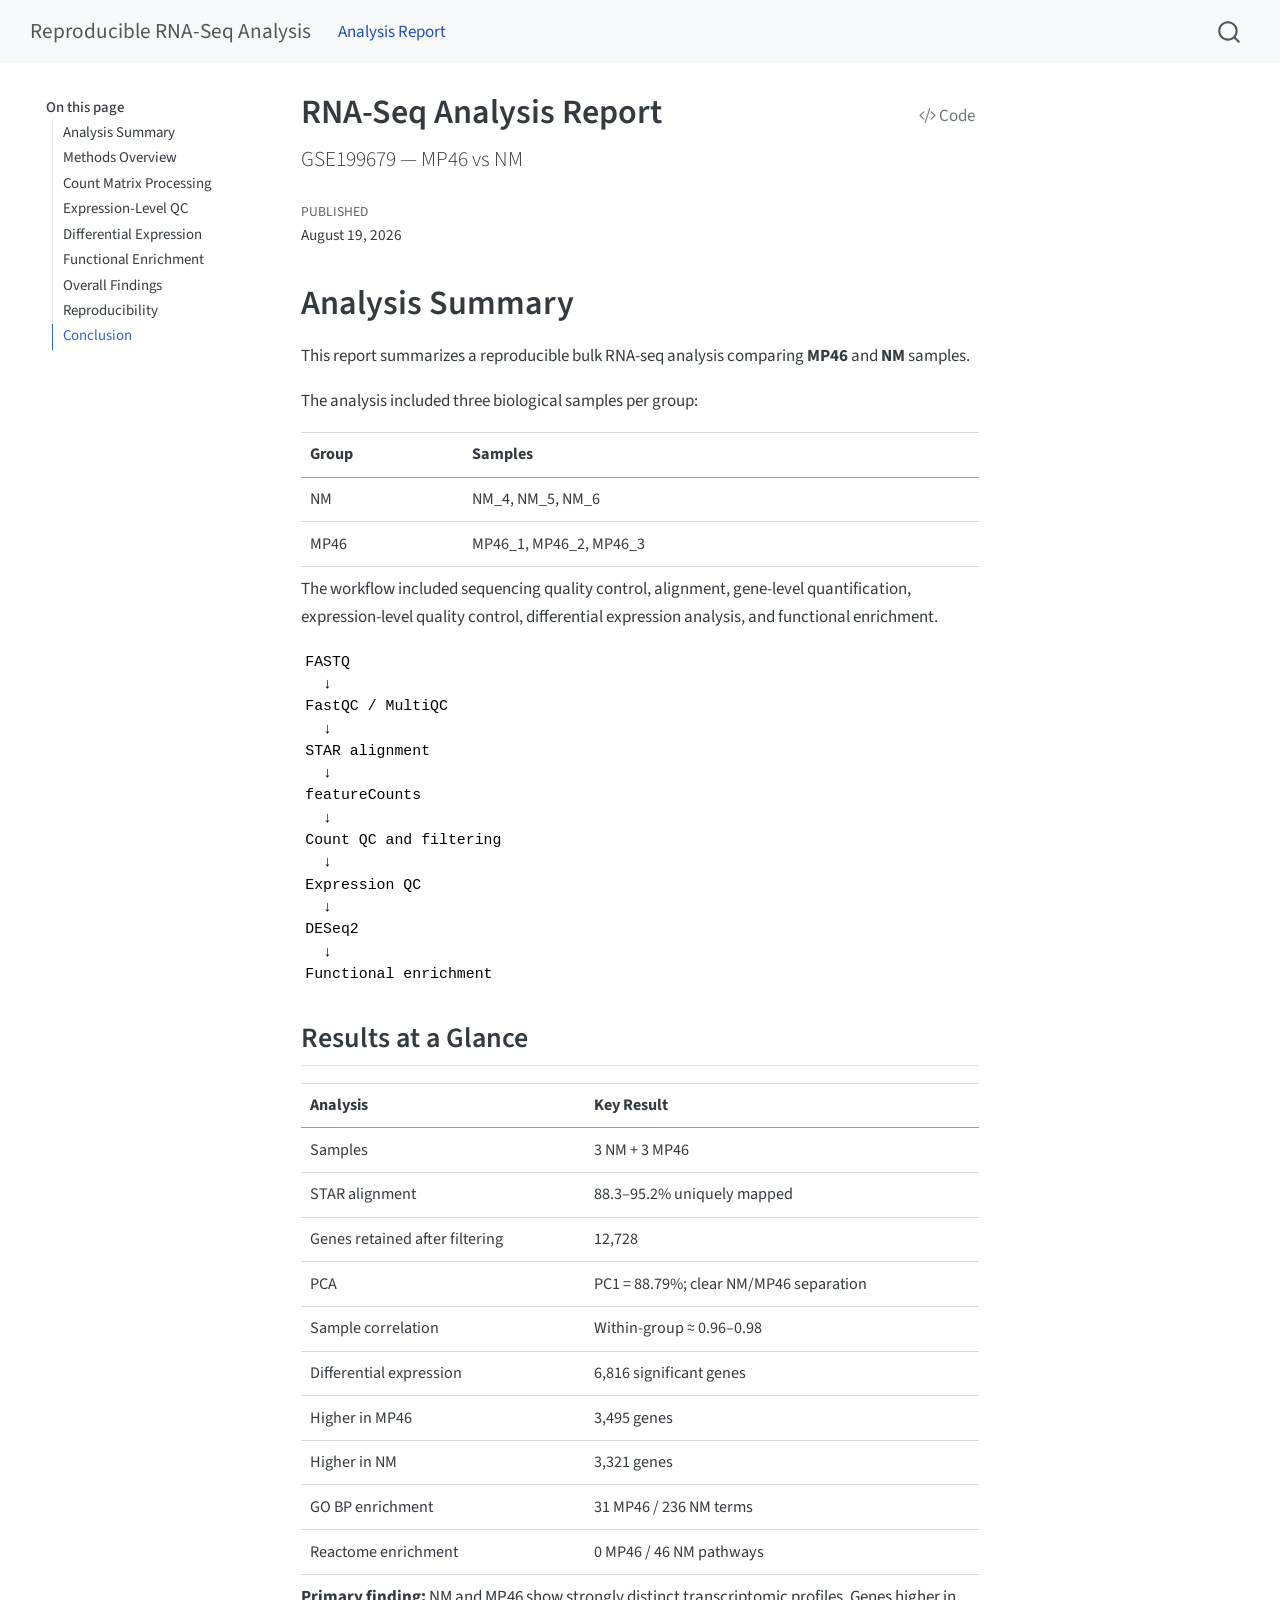
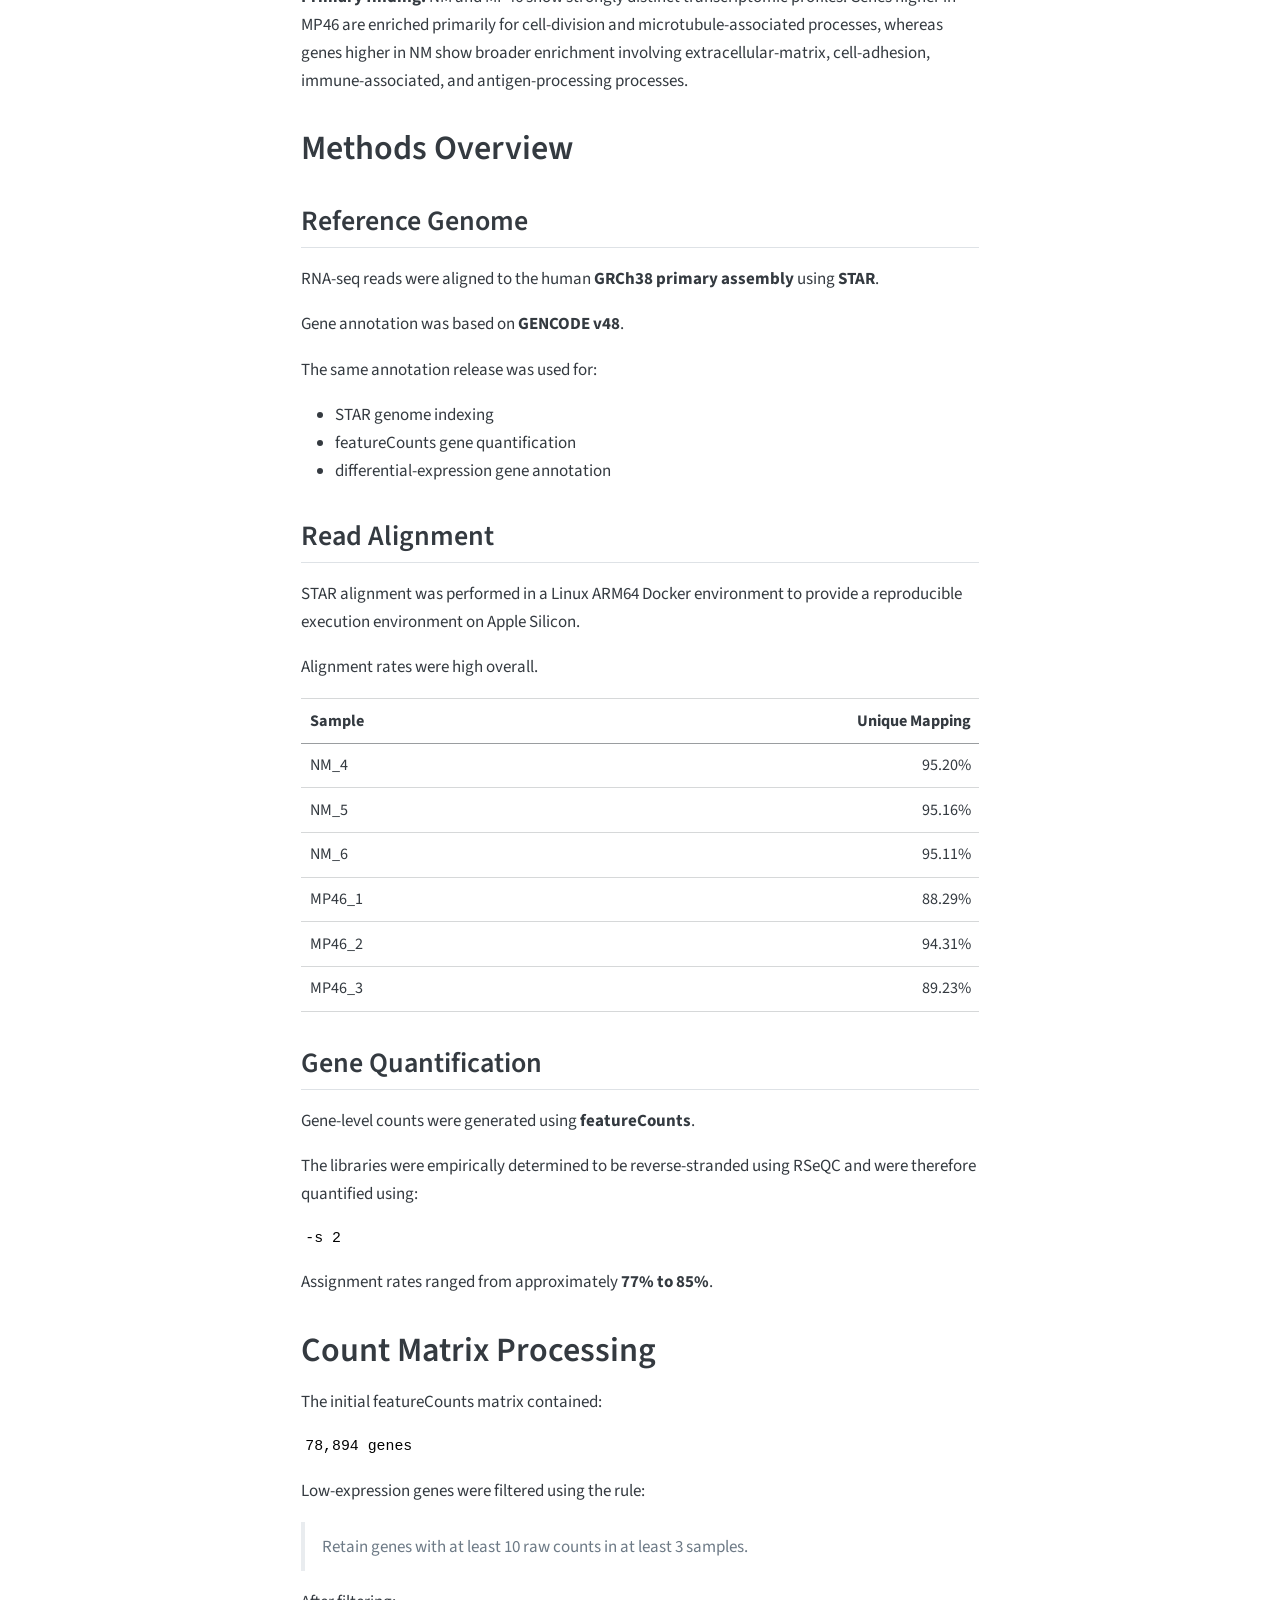
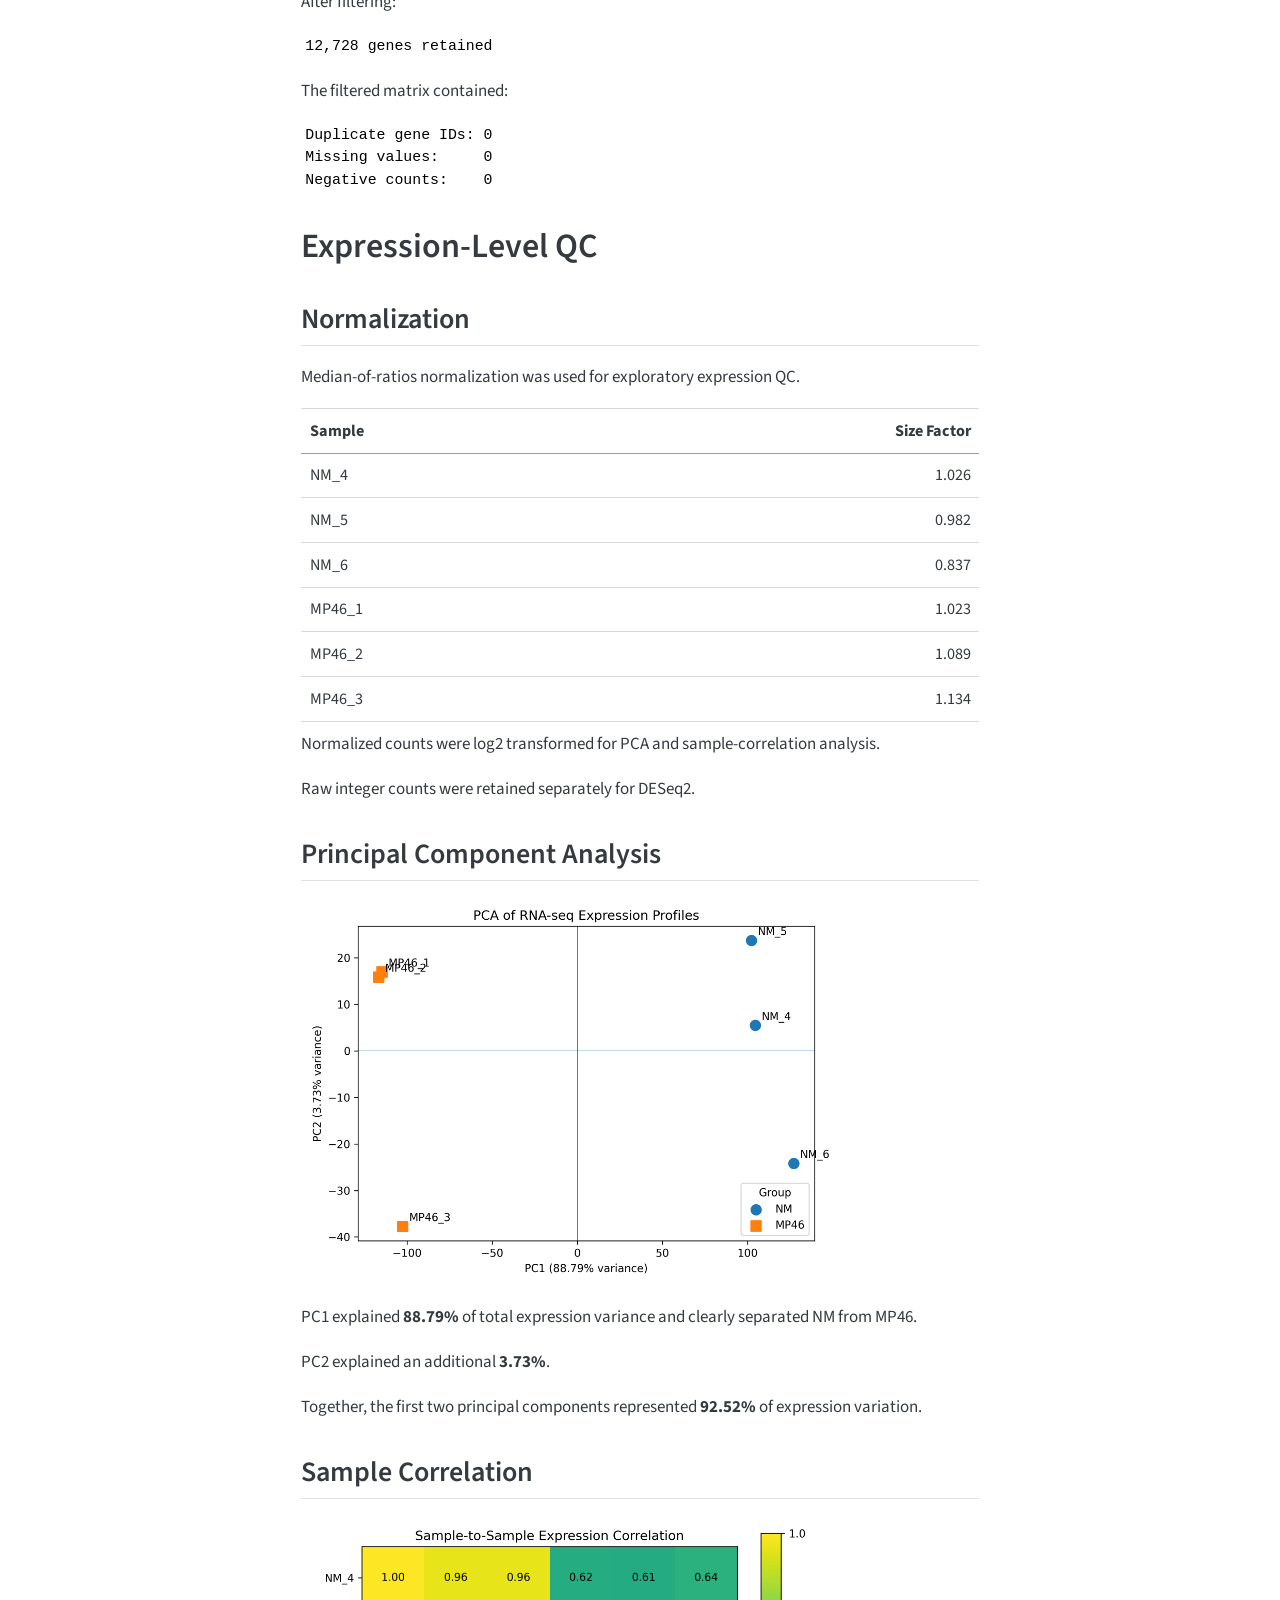
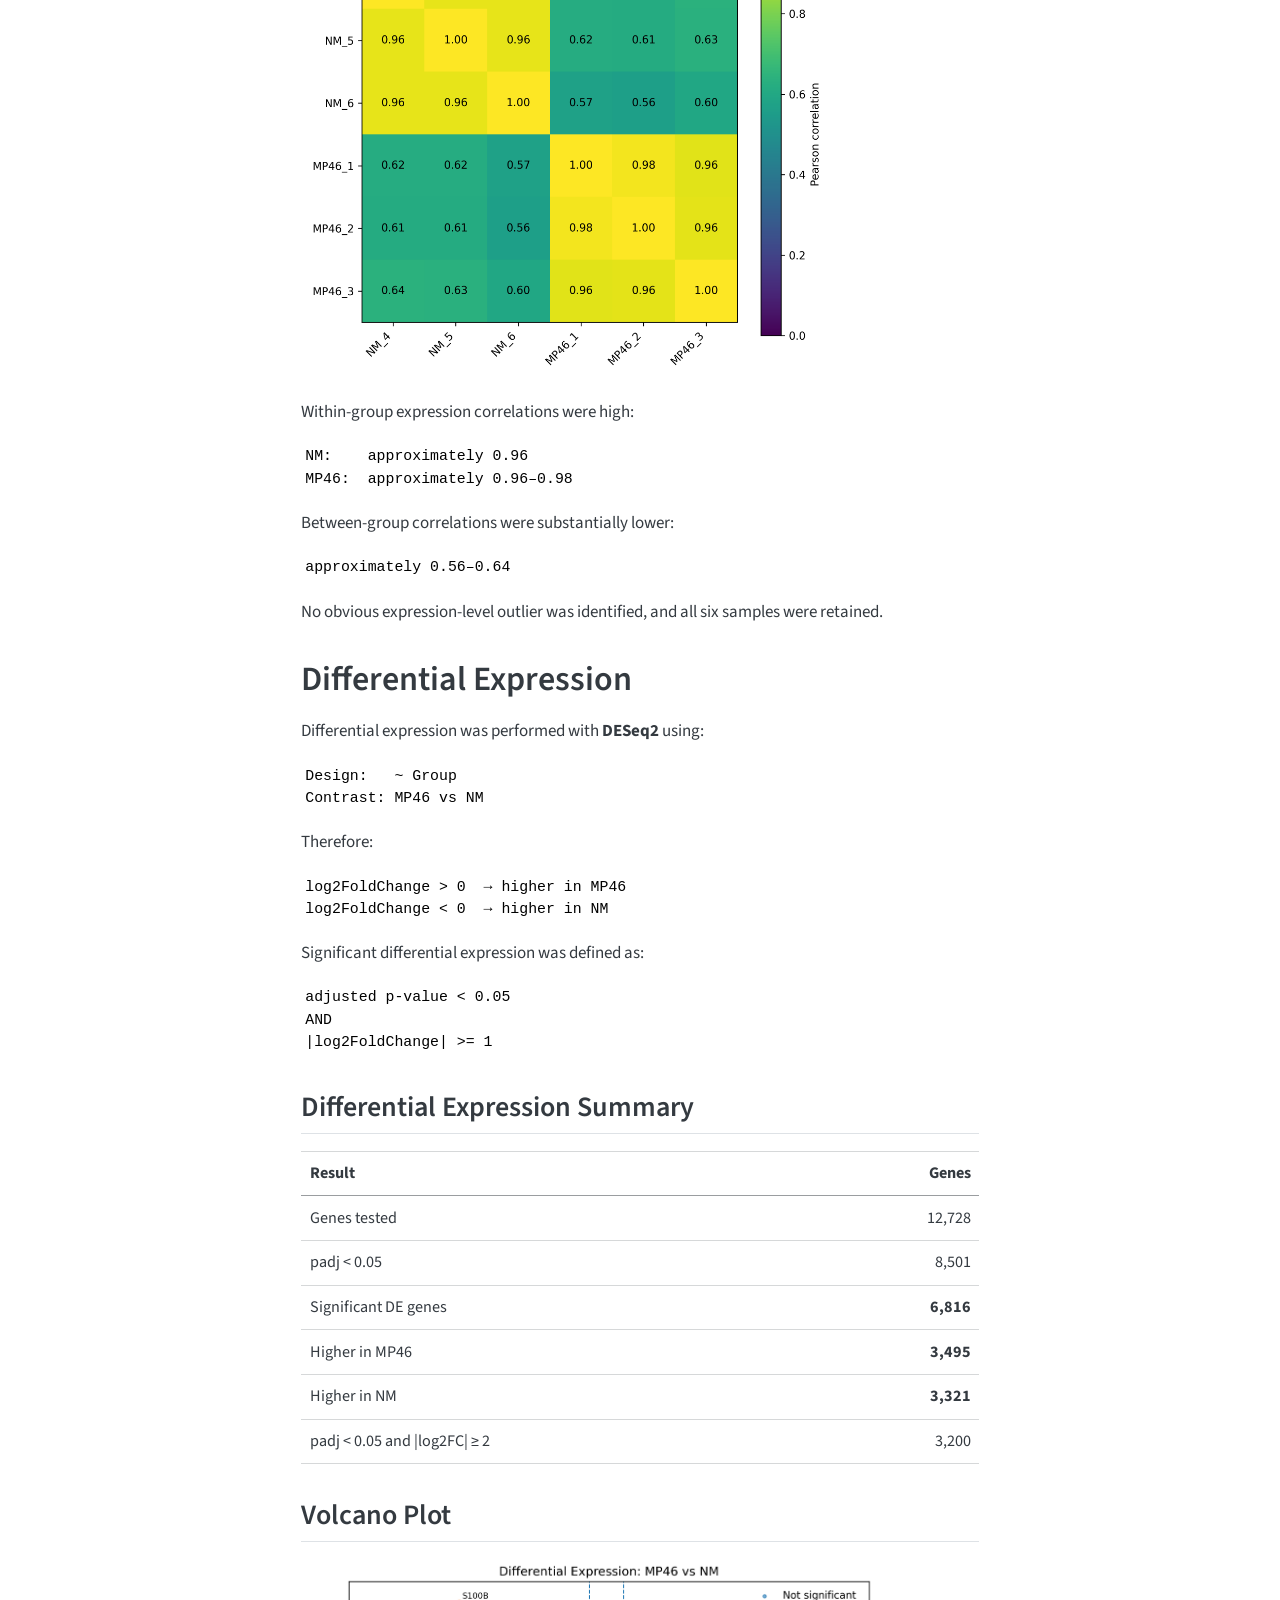
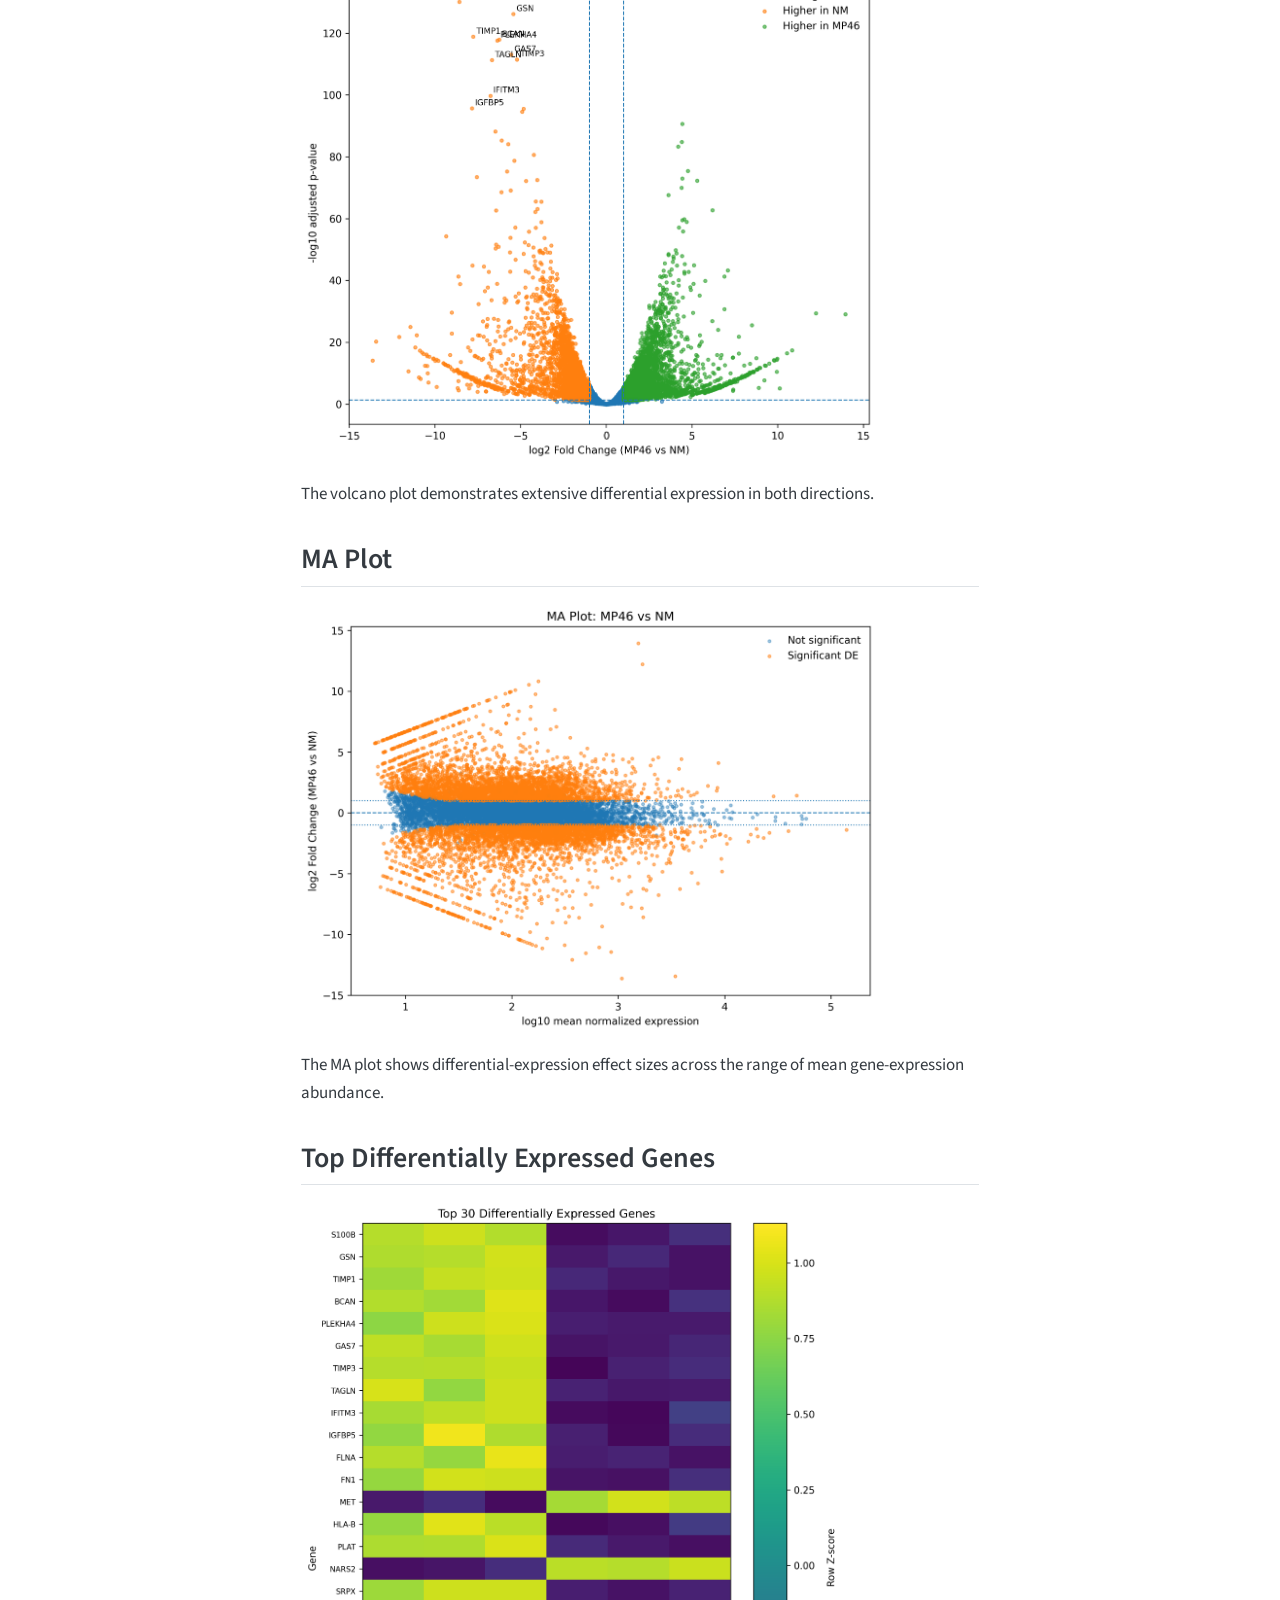
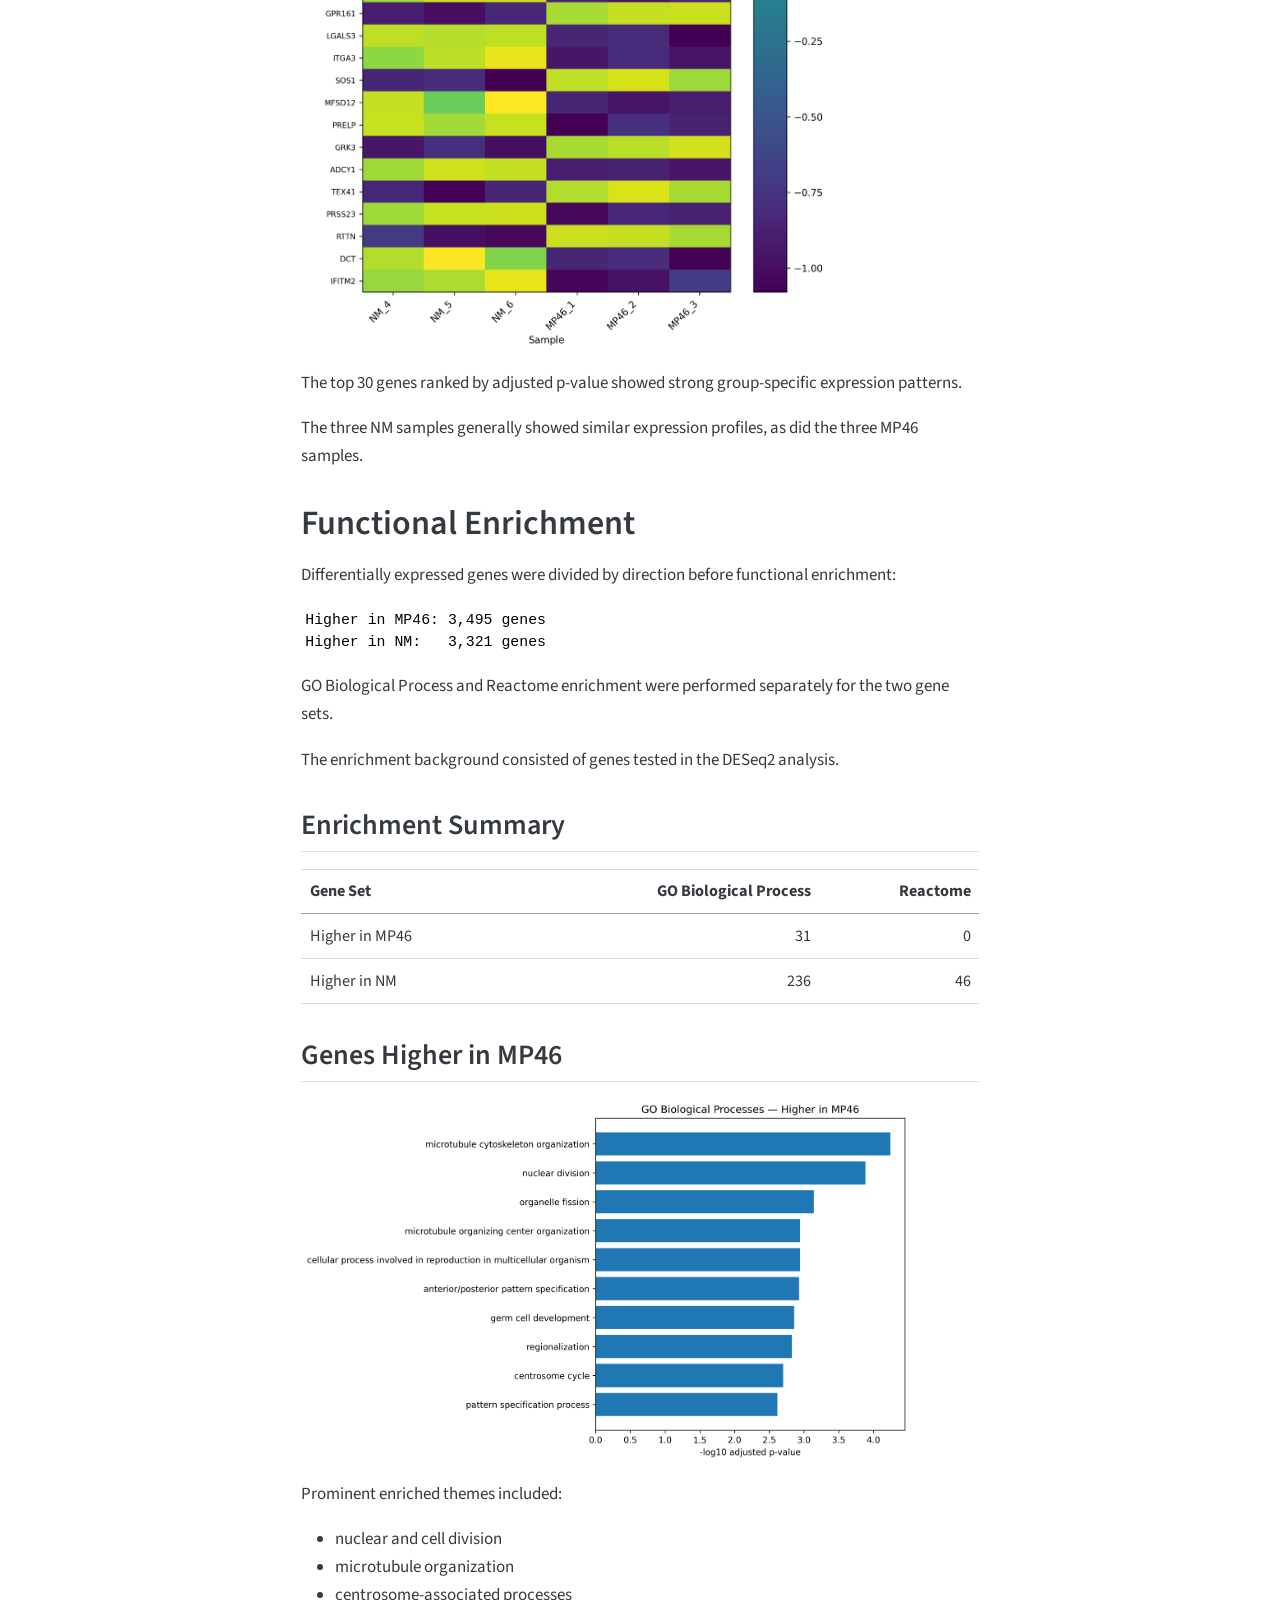
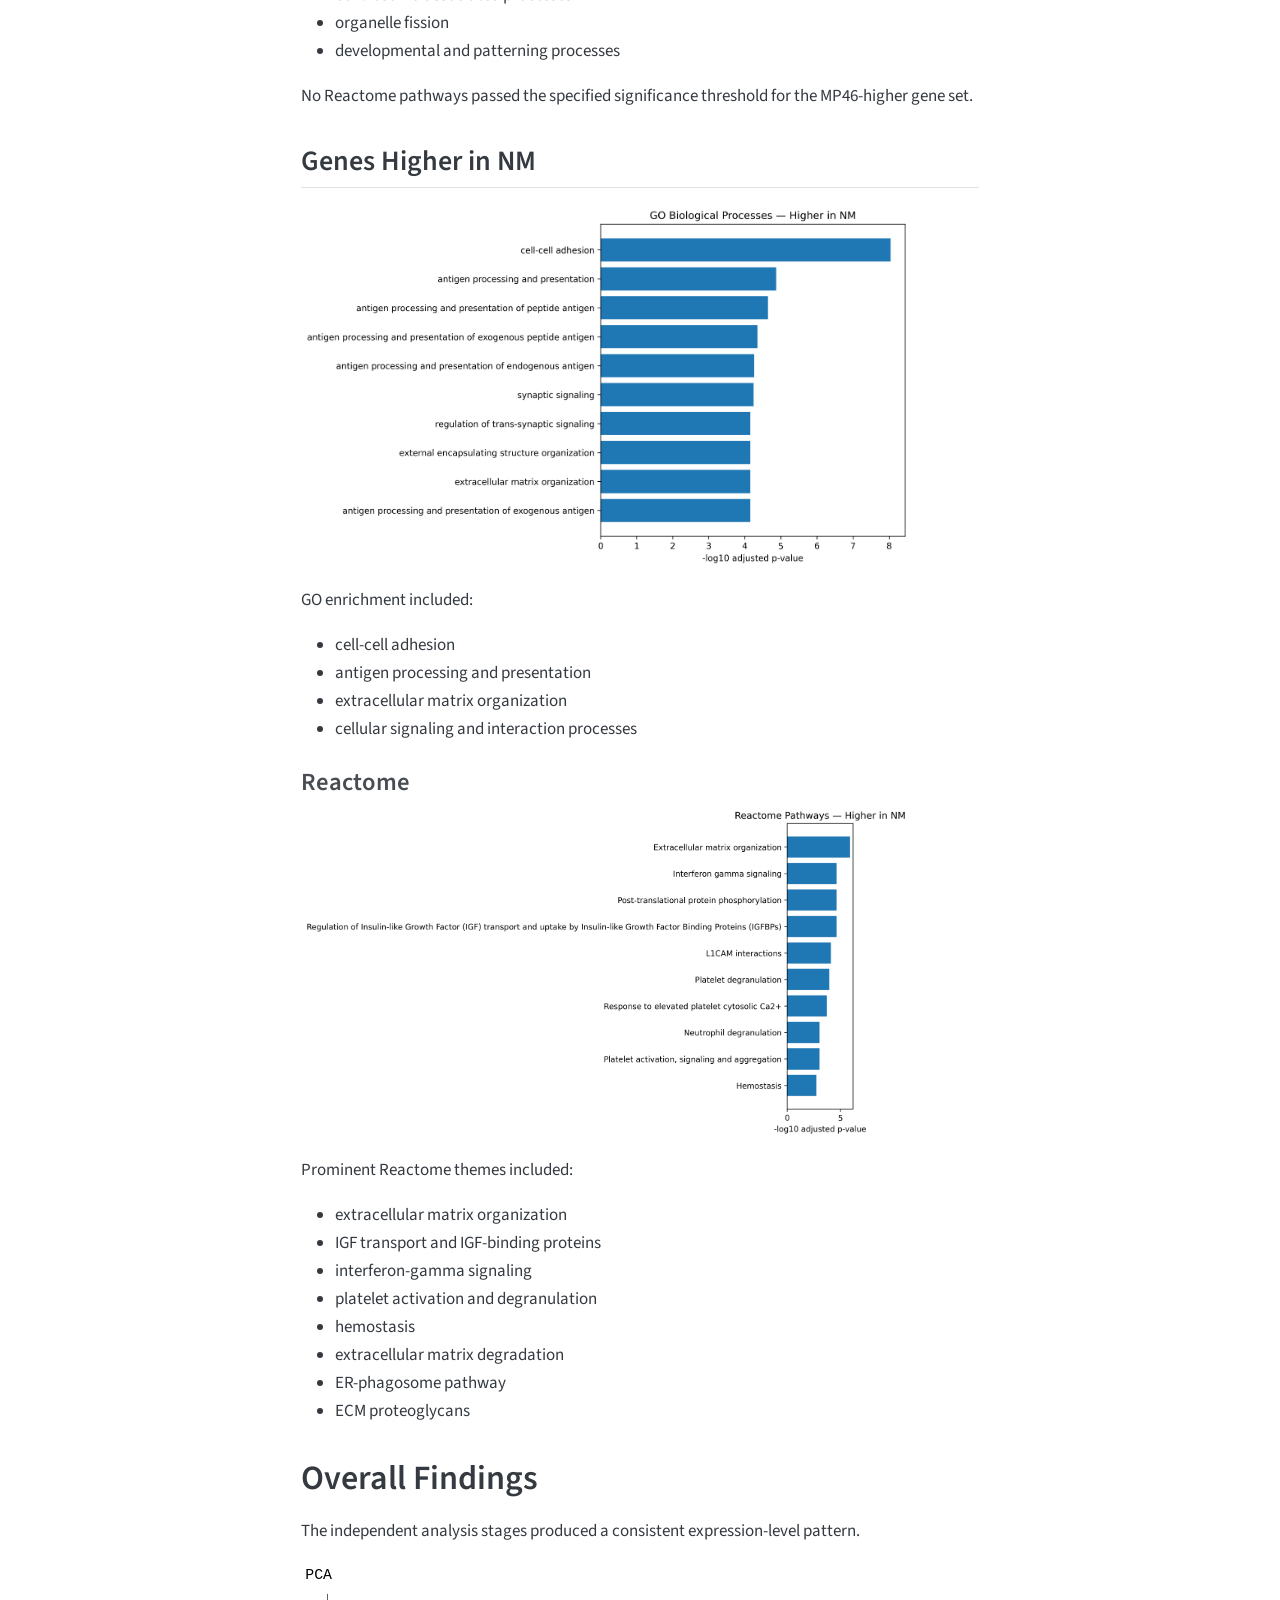
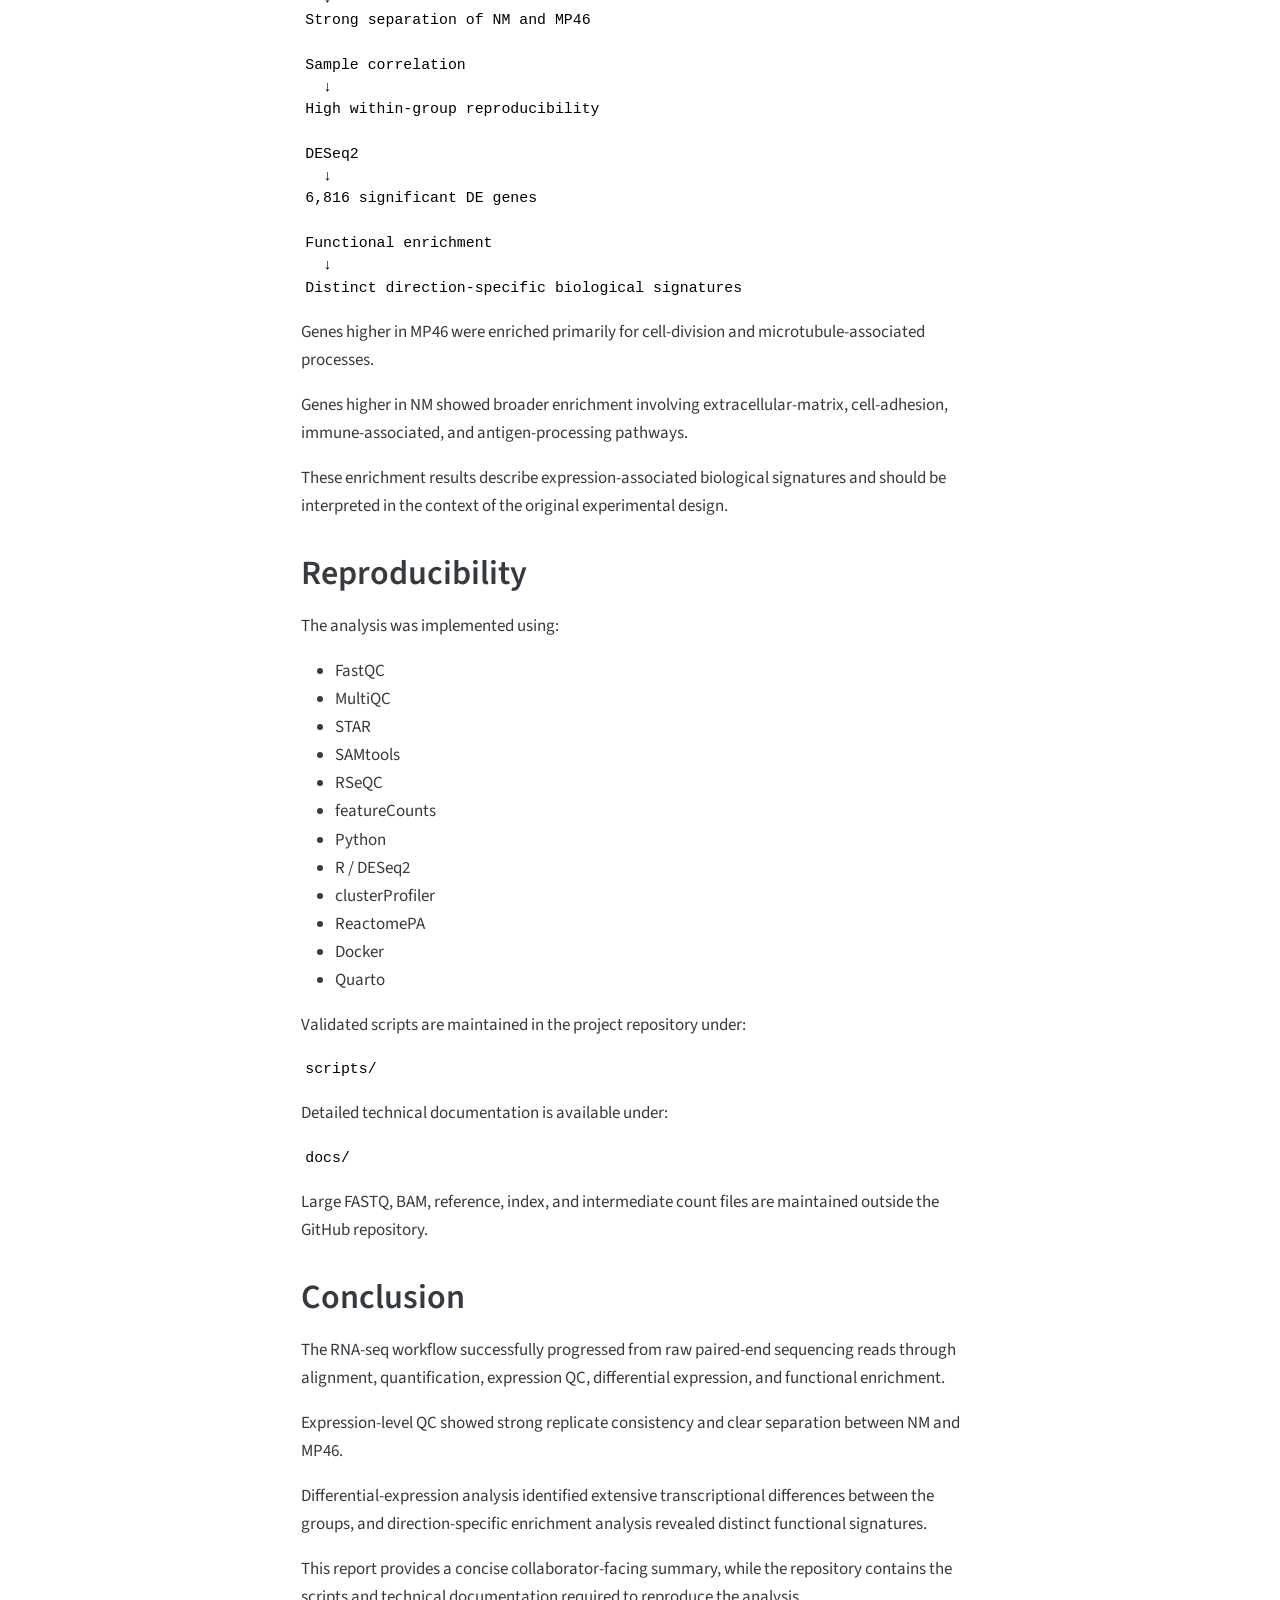
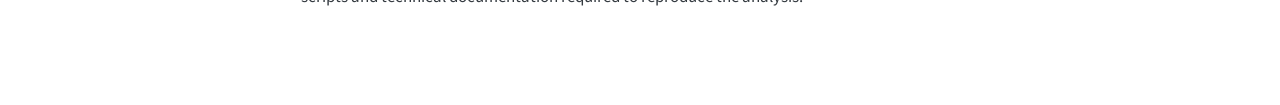
==== index.html @ 56e60a69 "Built site for gh-pages" ====
<!DOCTYPE html>
<html xmlns="http://www.w3.org/1999/xhtml" lang="en" xml:lang="en"><head>

<meta charset="utf-8">
<meta name="generator" content="quarto-1.10.18">

<meta name="viewport" content="width=device-width, initial-scale=1.0, user-scalable=yes">

<meta name="dcterms.date" content="2026-08-19">

<title>RNA-Seq Analysis Report – Reproducible RNA-Seq Analysis</title>
<style>
/* Default styles provided by pandoc.
** See https://pandoc.org/MANUAL.html#variables-for-html for config info.
*/
span.smallcaps{font-variant: small-caps;}
div.columns{display: flex; gap: 1.5em;}
div.column{flex: auto;}
@media screen {
div.columns{gap: min(4vw, 1.5em);}
div.column{overflow-x: auto;}
}
div.hanging-indent{margin-left: 1.5em; text-indent: -1.5em;}
ul.task-list{list-style: none;}
ul.task-list li input[type="checkbox"] {
  width: 0.8em;
  margin: 0 0.8em 0.2em -1em; /* quarto-specific, see https://github.com/quarto-dev/quarto-cli/issues/4556 */ 
  vertical-align: middle;
}
/* CSS for syntax highlighting */
html { -webkit-text-size-adjust: 100%; }
pre > code.sourceCode { white-space: pre; position: relative; }
pre > code.sourceCode > span { display: inline-block; line-height: 1.25; }
pre > code.sourceCode > span:empty { height: 1.2em; }
.sourceCode { overflow: visible; }
code.sourceCode > span { color: inherit; text-decoration: inherit; }
div.sourceCode { margin: 1em 0; }
pre.sourceCode { margin: 0; }
@media screen {
div.sourceCode { overflow: auto; }
}
@media print {
pre > code.sourceCode { white-space: pre-wrap; }
pre > code.sourceCode > span { text-indent: -5em; padding-left: 5em; }
}
pre.numberSource code
  { counter-reset: source-line 0; }
pre.numberSource code > span
  { position: relative; left: -4em; counter-increment: source-line; }
pre.numberSource code > span > a:first-child::before
  { content: counter(source-line);
    position: relative; left: -1em; text-align: right; vertical-align: baseline;
    border: none; display: inline-block;
    -webkit-touch-callout: none; -webkit-user-select: none;
    -khtml-user-select: none; -moz-user-select: none;
    -ms-user-select: none; user-select: none;
    padding: 0 4px; width: 4em;
  }
pre.numberSource { margin-left: 3em;  padding-left: 4px; }
div.sourceCode
  {   }
@media screen {
pre > code.sourceCode > span > a:first-child::before { text-decoration: underline; }
}
</style>


<script src="site_libs/quarto-nav/quarto-nav.js"></script>
<script src="site_libs/quarto-nav/headroom.min.js"></script>
<script src="site_libs/clipboard/clipboard.min.js"></script>
<script src="site_libs/quarto-search/autocomplete.umd.js"></script>
<script src="site_libs/quarto-search/fuse.min.js"></script>
<script src="site_libs/quarto-search/quarto-search.js"></script>
<meta name="quarto:offset" content="./">
<script src="site_libs/quarto-html/quarto.js" type="module"></script>
<script src="site_libs/quarto-html/tabsets/tabsets.js" type="module"></script>
<script src="site_libs/quarto-html/popper.min.js"></script>
<script src="site_libs/quarto-html/tippy.umd.min.js"></script>
<script src="site_libs/quarto-html/anchor.min.js"></script>
<link href="site_libs/quarto-html/tippy.css" rel="stylesheet">
<link href="site_libs/quarto-html/quarto-syntax-highlighting-64a204ab8560d761af7679ceaba22944.css" rel="stylesheet" id="quarto-text-highlighting-styles">
<script src="site_libs/bootstrap/bootstrap.min.js"></script>
<link href="site_libs/bootstrap/bootstrap-icons.css" rel="stylesheet">
<link href="site_libs/bootstrap/bootstrap-445b8638c3d06994fee0907d791121c4.min.css" rel="stylesheet" append-hash="true" id="quarto-bootstrap" data-mode="light">
<script id="quarto-search-options" type="application/json">{
  "location": "navbar",
  "copy-button": false,
  "collapse-after": 3,
  "panel-placement": "end",
  "type": "overlay",
  "limit": 50,
  "keyboard-shortcut": [
    "f",
    "/",
    "s"
  ],
  "show-item-context": false,
  "language": {
    "search-no-results-text": "No results",
    "search-matching-documents-text": "matching documents",
    "search-copy-link-title": "Copy link to search",
    "search-hide-matches-text": "Hide additional matches",
    "search-more-match-text": "more match in this document",
    "search-more-matches-text": "more matches in this document",
    "search-clear-button-title": "Clear",
    "search-text-placeholder": "",
    "search-detached-cancel-button-title": "Cancel",
    "search-submit-button-title": "Submit",
    "search-label": "Search"
  }
}</script>
<style>html{ scroll-behavior: smooth; }</style>


<link rel="stylesheet" href="styles.css">
</head>

<body class="floating nav-fixed quarto-light">

<div id="quarto-search-results"></div>
  <header id="quarto-header" class="headroom fixed-top">
    <nav class="navbar navbar-expand-lg " data-bs-theme="dark">
      <div class="navbar-container container-fluid">
      <div class="navbar-brand-container mx-auto">
    <a class="navbar-brand" href="./index.html">
    <span class="navbar-title">Reproducible RNA-Seq Analysis</span>
    </a>
  </div>
            <div id="quarto-search" class="" title="Search"></div>
          <button class="navbar-toggler" type="button" data-bs-toggle="collapse" data-bs-target="#navbarCollapse" aria-controls="navbarCollapse" role="menu" aria-expanded="false" aria-label="Toggle navigation" onclick="if (window.quartoToggleHeadroom) { window.quartoToggleHeadroom(); }">
  <span class="navbar-toggler-icon"></span>
</button>
          <div class="collapse navbar-collapse" id="navbarCollapse">
            <ul class="navbar-nav navbar-nav-scroll me-auto">
  <li class="nav-item">
    <a class="nav-link active" href="./index.html" aria-current="page"> 
<span class="menu-text">Analysis Report</span></a>
  </li>  
</ul>
          </div> <!-- /navcollapse -->
            <div class="quarto-navbar-tools">
</div>
      </div> <!-- /container-fluid -->
    </nav>
</header>
<!-- content -->
<div id="quarto-content" class="quarto-container page-columns page-rows-contents page-layout-article page-navbar">
<!-- sidebar -->
  <nav id="quarto-sidebar" class="sidebar collapse collapse-horizontal quarto-sidebar-collapse-item sidebar-navigation floating overflow-auto">
    <nav id="TOC" role="doc-toc" class="toc-active">
    <h2 id="toc-title">On this page</h2>
   
  <ul>
  <li><a href="#analysis-summary" id="toc-analysis-summary" class="nav-link active" data-scroll-target="#analysis-summary">Analysis Summary</a>
  <ul class="collapse">
  <li><a href="#results-at-a-glance" id="toc-results-at-a-glance" class="nav-link" data-scroll-target="#results-at-a-glance">Results at a Glance</a></li>
  </ul></li>
  <li><a href="#methods-overview" id="toc-methods-overview" class="nav-link" data-scroll-target="#methods-overview">Methods Overview</a>
  <ul class="collapse">
  <li><a href="#reference-genome" id="toc-reference-genome" class="nav-link" data-scroll-target="#reference-genome">Reference Genome</a></li>
  <li><a href="#read-alignment" id="toc-read-alignment" class="nav-link" data-scroll-target="#read-alignment">Read Alignment</a></li>
  <li><a href="#gene-quantification" id="toc-gene-quantification" class="nav-link" data-scroll-target="#gene-quantification">Gene Quantification</a></li>
  </ul></li>
  <li><a href="#count-matrix-processing" id="toc-count-matrix-processing" class="nav-link" data-scroll-target="#count-matrix-processing">Count Matrix Processing</a></li>
  <li><a href="#expression-level-qc" id="toc-expression-level-qc" class="nav-link" data-scroll-target="#expression-level-qc">Expression-Level QC</a>
  <ul class="collapse">
  <li><a href="#normalization" id="toc-normalization" class="nav-link" data-scroll-target="#normalization">Normalization</a></li>
  <li><a href="#principal-component-analysis" id="toc-principal-component-analysis" class="nav-link" data-scroll-target="#principal-component-analysis">Principal Component Analysis</a></li>
  <li><a href="#sample-correlation" id="toc-sample-correlation" class="nav-link" data-scroll-target="#sample-correlation">Sample Correlation</a></li>
  </ul></li>
  <li><a href="#differential-expression" id="toc-differential-expression" class="nav-link" data-scroll-target="#differential-expression">Differential Expression</a>
  <ul class="collapse">
  <li><a href="#differential-expression-summary" id="toc-differential-expression-summary" class="nav-link" data-scroll-target="#differential-expression-summary">Differential Expression Summary</a></li>
  <li><a href="#volcano-plot" id="toc-volcano-plot" class="nav-link" data-scroll-target="#volcano-plot">Volcano Plot</a></li>
  <li><a href="#ma-plot" id="toc-ma-plot" class="nav-link" data-scroll-target="#ma-plot">MA Plot</a></li>
  <li><a href="#top-differentially-expressed-genes" id="toc-top-differentially-expressed-genes" class="nav-link" data-scroll-target="#top-differentially-expressed-genes">Top Differentially Expressed Genes</a></li>
  </ul></li>
  <li><a href="#functional-enrichment" id="toc-functional-enrichment" class="nav-link" data-scroll-target="#functional-enrichment">Functional Enrichment</a>
  <ul class="collapse">
  <li><a href="#enrichment-summary" id="toc-enrichment-summary" class="nav-link" data-scroll-target="#enrichment-summary">Enrichment Summary</a></li>
  <li><a href="#genes-higher-in-mp46" id="toc-genes-higher-in-mp46" class="nav-link" data-scroll-target="#genes-higher-in-mp46">Genes Higher in MP46</a></li>
  <li><a href="#genes-higher-in-nm" id="toc-genes-higher-in-nm" class="nav-link" data-scroll-target="#genes-higher-in-nm">Genes Higher in NM</a>
  <ul class="collapse">
  <li><a href="#reactome" id="toc-reactome" class="nav-link" data-scroll-target="#reactome">Reactome</a></li>
  </ul></li>
  </ul></li>
  <li><a href="#overall-findings" id="toc-overall-findings" class="nav-link" data-scroll-target="#overall-findings">Overall Findings</a></li>
  <li><a href="#reproducibility" id="toc-reproducibility" class="nav-link" data-scroll-target="#reproducibility">Reproducibility</a></li>
  <li><a href="#conclusion" id="toc-conclusion" class="nav-link" data-scroll-target="#conclusion">Conclusion</a></li>
  </ul>
</nav>
</nav>
<div id="quarto-sidebar-glass" class="quarto-sidebar-collapse-item" data-bs-toggle="collapse" data-bs-target=".quarto-sidebar-collapse-item"></div>
<!-- margin-sidebar -->
    <div id="quarto-margin-sidebar" class="sidebar margin-sidebar zindex-bottom">
    </div>
<!-- main -->
<main class="content" id="quarto-document-content">

<header id="title-block-header" class="quarto-title-block default">
<div class="quarto-title">
<div class="quarto-title-block"><div><h1 class="title">RNA-Seq Analysis Report</h1><button type="button" class="btn code-tools-button" id="quarto-code-tools-source"><i class="bi"></i> Code</button></div></div>
<p class="subtitle lead">GSE199679 — MP46 vs NM</p>
</div>



<div class="quarto-title-meta">

    
    <div>
    <div class="quarto-title-meta-heading">Published</div>
    <div class="quarto-title-meta-contents">
      <p class="date">August 19, 2026</p>
    </div>
  </div>
  
    
  </div>
  


</header>


<section id="analysis-summary" class="level1">
<h1>Analysis Summary</h1>
<p>This report summarizes a reproducible bulk RNA-seq analysis comparing <strong>MP46</strong> and <strong>NM</strong> samples.</p>
<p>The analysis included three biological samples per group:</p>
<table class="caption-top table">
<thead>
<tr class="header">
<th>Group</th>
<th>Samples</th>
</tr>
</thead>
<tbody>
<tr class="odd">
<td>NM</td>
<td>NM_4, NM_5, NM_6</td>
</tr>
<tr class="even">
<td>MP46</td>
<td>MP46_1, MP46_2, MP46_3</td>
</tr>
</tbody>
</table>
<p>The workflow included sequencing quality control, alignment, gene-level quantification, expression-level quality control, differential expression analysis, and functional enrichment.</p>
<pre class="text"><code>FASTQ
  ↓
FastQC / MultiQC
  ↓
STAR alignment
  ↓
featureCounts
  ↓
Count QC and filtering
  ↓
Expression QC
  ↓
DESeq2
  ↓
Functional enrichment</code></pre>
<section id="results-at-a-glance" class="level2">
<h2 class="anchored" data-anchor-id="results-at-a-glance">Results at a Glance</h2>
<table class="caption-top table">
<thead>
<tr class="header">
<th>Analysis</th>
<th>Key Result</th>
</tr>
</thead>
<tbody>
<tr class="odd">
<td>Samples</td>
<td>3 NM + 3 MP46</td>
</tr>
<tr class="even">
<td>STAR alignment</td>
<td>88.3–95.2% uniquely mapped</td>
</tr>
<tr class="odd">
<td>Genes retained after filtering</td>
<td>12,728</td>
</tr>
<tr class="even">
<td>PCA</td>
<td>PC1 = 88.79%; clear NM/MP46 separation</td>
</tr>
<tr class="odd">
<td>Sample correlation</td>
<td>Within-group ≈ 0.96–0.98</td>
</tr>
<tr class="even">
<td>Differential expression</td>
<td>6,816 significant genes</td>
</tr>
<tr class="odd">
<td>Higher in MP46</td>
<td>3,495 genes</td>
</tr>
<tr class="even">
<td>Higher in NM</td>
<td>3,321 genes</td>
</tr>
<tr class="odd">
<td>GO BP enrichment</td>
<td>31 MP46 / 236 NM terms</td>
</tr>
<tr class="even">
<td>Reactome enrichment</td>
<td>0 MP46 / 46 NM pathways</td>
</tr>
</tbody>
</table>
<p><strong>Primary finding:</strong> NM and MP46 show strongly distinct transcriptomic profiles. Genes higher in MP46 are enriched primarily for cell-division and microtubule-associated processes, whereas genes higher in NM show broader enrichment involving extracellular-matrix, cell-adhesion, immune-associated, and antigen-processing processes.</p>
</section>
</section>
<section id="methods-overview" class="level1">
<h1>Methods Overview</h1>
<section id="reference-genome" class="level2">
<h2 class="anchored" data-anchor-id="reference-genome">Reference Genome</h2>
<p>RNA-seq reads were aligned to the human <strong>GRCh38 primary assembly</strong> using <strong>STAR</strong>.</p>
<p>Gene annotation was based on <strong>GENCODE v48</strong>.</p>
<p>The same annotation release was used for:</p>
<ul>
<li>STAR genome indexing</li>
<li>featureCounts gene quantification</li>
<li>differential-expression gene annotation</li>
</ul>
</section>
<section id="read-alignment" class="level2">
<h2 class="anchored" data-anchor-id="read-alignment">Read Alignment</h2>
<p>STAR alignment was performed in a Linux ARM64 Docker environment to provide a reproducible execution environment on Apple Silicon.</p>
<p>Alignment rates were high overall.</p>
<table class="caption-top table">
<thead>
<tr class="header">
<th>Sample</th>
<th style="text-align: right;">Unique Mapping</th>
</tr>
</thead>
<tbody>
<tr class="odd">
<td>NM_4</td>
<td style="text-align: right;">95.20%</td>
</tr>
<tr class="even">
<td>NM_5</td>
<td style="text-align: right;">95.16%</td>
</tr>
<tr class="odd">
<td>NM_6</td>
<td style="text-align: right;">95.11%</td>
</tr>
<tr class="even">
<td>MP46_1</td>
<td style="text-align: right;">88.29%</td>
</tr>
<tr class="odd">
<td>MP46_2</td>
<td style="text-align: right;">94.31%</td>
</tr>
<tr class="even">
<td>MP46_3</td>
<td style="text-align: right;">89.23%</td>
</tr>
</tbody>
</table>
</section>
<section id="gene-quantification" class="level2">
<h2 class="anchored" data-anchor-id="gene-quantification">Gene Quantification</h2>
<p>Gene-level counts were generated using <strong>featureCounts</strong>.</p>
<p>The libraries were empirically determined to be reverse-stranded using RSeQC and were therefore quantified using:</p>
<pre class="text"><code>-s 2</code></pre>
<p>Assignment rates ranged from approximately <strong>77% to 85%</strong>.</p>
</section>
</section>
<section id="count-matrix-processing" class="level1">
<h1>Count Matrix Processing</h1>
<p>The initial featureCounts matrix contained:</p>
<pre class="text"><code>78,894 genes</code></pre>
<p>Low-expression genes were filtered using the rule:</p>
<blockquote class="blockquote">
<p>Retain genes with at least 10 raw counts in at least 3 samples.</p>
</blockquote>
<p>After filtering:</p>
<pre class="text"><code>12,728 genes retained</code></pre>
<p>The filtered matrix contained:</p>
<pre class="text"><code>Duplicate gene IDs: 0
Missing values:     0
Negative counts:    0</code></pre>
</section>
<section id="expression-level-qc" class="level1">
<h1>Expression-Level QC</h1>
<section id="normalization" class="level2">
<h2 class="anchored" data-anchor-id="normalization">Normalization</h2>
<p>Median-of-ratios normalization was used for exploratory expression QC.</p>
<table class="caption-top table">
<thead>
<tr class="header">
<th>Sample</th>
<th style="text-align: right;">Size Factor</th>
</tr>
</thead>
<tbody>
<tr class="odd">
<td>NM_4</td>
<td style="text-align: right;">1.026</td>
</tr>
<tr class="even">
<td>NM_5</td>
<td style="text-align: right;">0.982</td>
</tr>
<tr class="odd">
<td>NM_6</td>
<td style="text-align: right;">0.837</td>
</tr>
<tr class="even">
<td>MP46_1</td>
<td style="text-align: right;">1.023</td>
</tr>
<tr class="odd">
<td>MP46_2</td>
<td style="text-align: right;">1.089</td>
</tr>
<tr class="even">
<td>MP46_3</td>
<td style="text-align: right;">1.134</td>
</tr>
</tbody>
</table>
<p>Normalized counts were log2 transformed for PCA and sample-correlation analysis.</p>
<p>Raw integer counts were retained separately for DESeq2.</p>
</section>
<section id="principal-component-analysis" class="level2">
<h2 class="anchored" data-anchor-id="principal-component-analysis">Principal Component Analysis</h2>
<p><img src="images/pca_expression_qc.png" class="img-fluid" style="width:80.0%" alt="PCA showing separation between NM and MP46 samples"></p>
<p>PC1 explained <strong>88.79%</strong> of total expression variance and clearly separated NM from MP46.</p>
<p>PC2 explained an additional <strong>3.73%</strong>.</p>
<p>Together, the first two principal components represented <strong>92.52%</strong> of expression variation.</p>
</section>
<section id="sample-correlation" class="level2">
<h2 class="anchored" data-anchor-id="sample-correlation">Sample Correlation</h2>
<p><img src="images/sample_correlation_heatmap.png" class="img-fluid" style="width:80.0%" alt="Sample-to-sample Pearson correlation heatmap"></p>
<p>Within-group expression correlations were high:</p>
<pre class="text"><code>NM:    approximately 0.96
MP46:  approximately 0.96–0.98</code></pre>
<p>Between-group correlations were substantially lower:</p>
<pre class="text"><code>approximately 0.56–0.64</code></pre>
<p>No obvious expression-level outlier was identified, and all six samples were retained.</p>
</section>
</section>
<section id="differential-expression" class="level1">
<h1>Differential Expression</h1>
<p>Differential expression was performed with <strong>DESeq2</strong> using:</p>
<pre class="text"><code>Design:   ~ Group
Contrast: MP46 vs NM</code></pre>
<p>Therefore:</p>
<pre class="text"><code>log2FoldChange &gt; 0  → higher in MP46
log2FoldChange &lt; 0  → higher in NM</code></pre>
<p>Significant differential expression was defined as:</p>
<pre class="text"><code>adjusted p-value &lt; 0.05
AND
|log2FoldChange| &gt;= 1</code></pre>
<section id="differential-expression-summary" class="level2">
<h2 class="anchored" data-anchor-id="differential-expression-summary">Differential Expression Summary</h2>
<table class="caption-top table">
<thead>
<tr class="header">
<th>Result</th>
<th style="text-align: right;">Genes</th>
</tr>
</thead>
<tbody>
<tr class="odd">
<td>Genes tested</td>
<td style="text-align: right;">12,728</td>
</tr>
<tr class="even">
<td>padj &lt; 0.05</td>
<td style="text-align: right;">8,501</td>
</tr>
<tr class="odd">
<td>Significant DE genes</td>
<td style="text-align: right;"><strong>6,816</strong></td>
</tr>
<tr class="even">
<td>Higher in MP46</td>
<td style="text-align: right;"><strong>3,495</strong></td>
</tr>
<tr class="odd">
<td>Higher in NM</td>
<td style="text-align: right;"><strong>3,321</strong></td>
</tr>
<tr class="even">
<td>padj &lt; 0.05 and |log2FC| ≥ 2</td>
<td style="text-align: right;">3,200</td>
</tr>
</tbody>
</table>
</section>
<section id="volcano-plot" class="level2">
<h2 class="anchored" data-anchor-id="volcano-plot">Volcano Plot</h2>
<p><img src="images/volcano_MP46_vs_NM.png" class="img-fluid" style="width:85.0%" alt="Volcano plot of MP46 versus NM differential expression"></p>
<p>The volcano plot demonstrates extensive differential expression in both directions.</p>
</section>
<section id="ma-plot" class="level2">
<h2 class="anchored" data-anchor-id="ma-plot">MA Plot</h2>
<p><img src="images/MA_MP46_vs_NM.png" class="img-fluid" style="width:85.0%" alt="MA plot for MP46 versus NM"></p>
<p>The MA plot shows differential-expression effect sizes across the range of mean gene-expression abundance.</p>
</section>
<section id="top-differentially-expressed-genes" class="level2">
<h2 class="anchored" data-anchor-id="top-differentially-expressed-genes">Top Differentially Expressed Genes</h2>
<p><img src="images/top30_DE_heatmap.png" class="img-fluid" style="width:80.0%" alt="Heatmap of the top 30 differentially expressed genes"></p>
<p>The top 30 genes ranked by adjusted p-value showed strong group-specific expression patterns.</p>
<p>The three NM samples generally showed similar expression profiles, as did the three MP46 samples.</p>
</section>
</section>
<section id="functional-enrichment" class="level1">
<h1>Functional Enrichment</h1>
<p>Differentially expressed genes were divided by direction before functional enrichment:</p>
<pre class="text"><code>Higher in MP46: 3,495 genes
Higher in NM:   3,321 genes</code></pre>
<p>GO Biological Process and Reactome enrichment were performed separately for the two gene sets.</p>
<p>The enrichment background consisted of genes tested in the DESeq2 analysis.</p>
<section id="enrichment-summary" class="level2">
<h2 class="anchored" data-anchor-id="enrichment-summary">Enrichment Summary</h2>
<table class="caption-top table">
<thead>
<tr class="header">
<th>Gene Set</th>
<th style="text-align: right;">GO Biological Process</th>
<th style="text-align: right;">Reactome</th>
</tr>
</thead>
<tbody>
<tr class="odd">
<td>Higher in MP46</td>
<td style="text-align: right;">31</td>
<td style="text-align: right;">0</td>
</tr>
<tr class="even">
<td>Higher in NM</td>
<td style="text-align: right;">236</td>
<td style="text-align: right;">46</td>
</tr>
</tbody>
</table>
</section>
<section id="genes-higher-in-mp46" class="level2">
<h2 class="anchored" data-anchor-id="genes-higher-in-mp46">Genes Higher in MP46</h2>
<p><img src="images/GO_BP_Higher_in_MP46_summary.png" class="img-fluid" style="width:90.0%" alt="GO Biological Process enrichment for genes higher in MP46"></p>
<p>Prominent enriched themes included:</p>
<ul>
<li>nuclear and cell division</li>
<li>microtubule organization</li>
<li>centrosome-associated processes</li>
<li>organelle fission</li>
<li>developmental and patterning processes</li>
</ul>
<p>No Reactome pathways passed the specified significance threshold for the MP46-higher gene set.</p>
</section>
<section id="genes-higher-in-nm" class="level2">
<h2 class="anchored" data-anchor-id="genes-higher-in-nm">Genes Higher in NM</h2>
<p><img src="images/GO_BP_Higher_in_NM_summary.png" class="img-fluid" style="width:90.0%" alt="GO Biological Process enrichment for genes higher in NM"></p>
<p>GO enrichment included:</p>
<ul>
<li>cell-cell adhesion</li>
<li>antigen processing and presentation</li>
<li>extracellular matrix organization</li>
<li>cellular signaling and interaction processes</li>
</ul>
<section id="reactome" class="level3">
<h3 class="anchored" data-anchor-id="reactome">Reactome</h3>
<p><img src="images/Reactome_Higher_in_NM_summary.png" class="img-fluid" style="width:90.0%" alt="Reactome pathway enrichment for genes higher in NM"></p>
<p>Prominent Reactome themes included:</p>
<ul>
<li>extracellular matrix organization</li>
<li>IGF transport and IGF-binding proteins</li>
<li>interferon-gamma signaling</li>
<li>platelet activation and degranulation</li>
<li>hemostasis</li>
<li>extracellular matrix degradation</li>
<li>ER-phagosome pathway</li>
<li>ECM proteoglycans</li>
</ul>
</section>
</section>
</section>
<section id="overall-findings" class="level1">
<h1>Overall Findings</h1>
<p>The independent analysis stages produced a consistent expression-level pattern.</p>
<pre class="text"><code>PCA
  ↓
Strong separation of NM and MP46

Sample correlation
  ↓
High within-group reproducibility

DESeq2
  ↓
6,816 significant DE genes

Functional enrichment
  ↓
Distinct direction-specific biological signatures</code></pre>
<p>Genes higher in MP46 were enriched primarily for cell-division and microtubule-associated processes.</p>
<p>Genes higher in NM showed broader enrichment involving extracellular-matrix, cell-adhesion, immune-associated, and antigen-processing pathways.</p>
<p>These enrichment results describe expression-associated biological signatures and should be interpreted in the context of the original experimental design.</p>
</section>
<section id="reproducibility" class="level1">
<h1>Reproducibility</h1>
<p>The analysis was implemented using:</p>
<ul>
<li>FastQC</li>
<li>MultiQC</li>
<li>STAR</li>
<li>SAMtools</li>
<li>RSeQC</li>
<li>featureCounts</li>
<li>Python</li>
<li>R / DESeq2</li>
<li>clusterProfiler</li>
<li>ReactomePA</li>
<li>Docker</li>
<li>Quarto</li>
</ul>
<p>Validated scripts are maintained in the project repository under:</p>
<pre class="text"><code>scripts/</code></pre>
<p>Detailed technical documentation is available under:</p>
<pre class="text"><code>docs/</code></pre>
<p>Large FASTQ, BAM, reference, index, and intermediate count files are maintained outside the GitHub repository.</p>
</section>
<section id="conclusion" class="level1">
<h1>Conclusion</h1>
<p>The RNA-seq workflow successfully progressed from raw paired-end sequencing reads through alignment, quantification, expression QC, differential expression, and functional enrichment.</p>
<p>Expression-level QC showed strong replicate consistency and clear separation between NM and MP46.</p>
<p>Differential-expression analysis identified extensive transcriptional differences between the groups, and direction-specific enrichment analysis revealed distinct functional signatures.</p>
<p>This report provides a concise collaborator-facing summary, while the repository contains the scripts and technical documentation required to reproduce the analysis.</p>


<!-- -->

</section>

</main> <!-- /main -->
<script id="quarto-html-after-body" type="application/javascript">
  window.document.addEventListener("DOMContentLoaded", function (event) {
    const icon = "";
    const anchorJS = new window.AnchorJS();
    anchorJS.options = {
      placement: 'right',
      icon: icon
    };
    anchorJS.add('.anchored');
    const isCodeAnnotation = (el) => {
      for (const clz of el.classList) {
        if (clz.startsWith('code-annotation-')) {                     
          return true;
        }
      }
      return false;
    }
    const onCopySuccess = function(e) {
      // button target
      const button = e.trigger;
      // don't keep focus
      button.blur();
      // flash "checked"
      button.classList.add('code-copy-button-checked');
      var currentTitle = button.getAttribute("title");
      button.setAttribute("title", "Copied!");
      let tooltip;
      if (window.bootstrap) {
        button.setAttribute("data-bs-toggle", "tooltip");
        button.setAttribute("data-bs-placement", "left");
        button.setAttribute("data-bs-title", "Copied!");
        tooltip = new bootstrap.Tooltip(button, 
          { trigger: "manual", 
            customClass: "code-copy-button-tooltip",
            offset: [0, -8]});
        tooltip.show();    
      }
      setTimeout(function() {
        if (tooltip) {
          tooltip.hide();
          button.removeAttribute("data-bs-title");
          button.removeAttribute("data-bs-toggle");
          button.removeAttribute("data-bs-placement");
        }
        button.setAttribute("title", currentTitle);
        button.classList.remove('code-copy-button-checked');
      }, 1000);
      // clear code selection
      e.clearSelection();
    }
    const getTextToCopy = function(trigger) {
      const outerScaffold = trigger.parentElement.cloneNode(true);
      const codeEl = outerScaffold.querySelector('code');
      for (const childEl of codeEl.children) {
        if (isCodeAnnotation(childEl)) {
          childEl.remove();
        }
      }
      return codeEl.innerText;
    }
    const clipboard = new window.ClipboardJS('.code-copy-button:not([data-in-quarto-modal])', {
      text: getTextToCopy
    });
    clipboard.on('success', onCopySuccess);
    if (window.document.getElementById('quarto-embedded-source-code-modal')) {
      const clipboardModal = new window.ClipboardJS('.code-copy-button[data-in-quarto-modal]', {
        text: getTextToCopy,
        container: window.document.getElementById('quarto-embedded-source-code-modal')
      });
      clipboardModal.on('success', onCopySuccess);
    }
    const viewSource = window.document.getElementById('quarto-view-source') ||
                       window.document.getElementById('quarto-code-tools-source');
    if (viewSource) {
      const sourceUrl = viewSource.getAttribute("data-quarto-source-url");
      viewSource.addEventListener("click", function(e) {
        if (sourceUrl) {
          // rstudio viewer pane
          if (/\bcapabilities=\b/.test(window.location)) {
            window.open(sourceUrl);
          } else {
            window.location.href = sourceUrl;
          }
        } else {
          const modal = new bootstrap.Modal(document.getElementById('quarto-embedded-source-code-modal'));
          modal.show();
        }
        return false;
      });
    }
    function toggleCodeHandler(show) {
      return function(e) {
        const cellDetails = window.document.querySelectorAll(".cell details.code-fold");
        for (let i=0; i<cellDetails.length; i++) {
          const details = cellDetails[i];
          if (show) {
            details.open = true;
          } else {
            details.removeAttribute("open");
          }
        }
        const cellCodeDivs = window.document.querySelectorAll(".cell div.sourceCode.cell-code");
        const fromCls = show ? "hidden" : "unhidden";
        const toCls = show ? "unhidden" : "hidden";
        for (let i=0; i<cellCodeDivs.length; i++) {
          const codeDiv = cellCodeDivs[i];
          if (codeDiv.classList.contains(fromCls)) {
            codeDiv.classList.remove(fromCls);
            codeDiv.classList.add(toCls);
          } 
        }
        return false;
      }
    }
    const hideAllCode = window.document.getElementById("quarto-hide-all-code");
    if (hideAllCode) {
      hideAllCode.addEventListener("click", toggleCodeHandler(false));
    }
    const showAllCode = window.document.getElementById("quarto-show-all-code");
    if (showAllCode) {
      showAllCode.addEventListener("click", toggleCodeHandler(true));
    }
      var localhostRegex = new RegExp(/^(?:http|https):\/\/localhost\:?[0-9]*\//);
      var mailtoRegex = new RegExp(/^mailto:/);
        var filterRegex = new RegExp('/' + window.location.host + '/');
      var isInternal = (href) => {
          return filterRegex.test(href) || localhostRegex.test(href) || mailtoRegex.test(href);
      }
      // Inspect non-navigation links and adorn them if external
     var links = window.document.querySelectorAll('a[href]:not(.nav-link):not(.navbar-brand):not(.toc-action):not(.sidebar-link):not(.sidebar-item-toggle):not(.pagination-link):not(.no-external):not([aria-hidden]):not(.dropdown-item):not(.quarto-navigation-tool):not(.about-link)');
      for (var i=0; i<links.length; i++) {
        const link = links[i];
        if (!isInternal(link.href)) {
          // undo the damage that might have been done by quarto-nav.js in the case of
          // links that we want to consider external
          if (link.dataset.originalHref !== undefined) {
            link.href = link.dataset.originalHref;
          }
        }
      }
    function tippyHover(el, contentFn, onTriggerFn, onUntriggerFn) {
      const config = {
        allowHTML: true,
        maxWidth: 500,
        delay: 100,
        arrow: false,
        appendTo: function(el) {
            return el.parentElement;
        },
        interactive: true,
        interactiveBorder: 10,
        theme: 'quarto',
        placement: 'bottom-start',
      };
      if (contentFn) {
        config.content = contentFn;
      }
      if (onTriggerFn) {
        config.onTrigger = onTriggerFn;
      }
      if (onUntriggerFn) {
        config.onUntrigger = onUntriggerFn;
      }
      window.tippy(el, config); 
    }
    const noterefs = window.document.querySelectorAll('a[role="doc-noteref"]');
    for (var i=0; i<noterefs.length; i++) {
      const ref = noterefs[i];
      tippyHover(ref, function() {
        // use id or data attribute instead here
        let href = ref.getAttribute('data-footnote-href') || ref.getAttribute('href');
        try { href = new URL(href).hash; } catch {}
        const id = href.replace(/^#\/?/, "");
        const note = window.document.getElementById(id);
        if (note) {
          return note.innerHTML;
        } else {
          return "";
        }
      });
    }
    const xrefs = window.document.querySelectorAll('a.quarto-xref');
    const processXRef = (id, note) => {
      // Strip column container classes
      const stripColumnClz = (el) => {
        el.classList.remove("page-full", "page-columns");
        if (el.children) {
          for (const child of el.children) {
            stripColumnClz(child);
          }
        }
      }
      stripColumnClz(note)
      if (id === null || id.startsWith('sec-')) {
        // Special case sections, only their first couple elements
        const container = document.createElement("div");
        if (note.children && note.children.length > 2) {
          container.appendChild(note.children[0].cloneNode(true));
          for (let i = 1; i < note.children.length; i++) {
            const child = note.children[i];
            if (child.tagName === "P" && child.innerText === "") {
              continue;
            } else {
              container.appendChild(child.cloneNode(true));
              break;
            }
          }
          if (window.Quarto?.typesetMath) {
            window.Quarto.typesetMath(container);
          }
          return container.innerHTML
        } else {
          if (window.Quarto?.typesetMath) {
            window.Quarto.typesetMath(note);
          }
          return note.innerHTML;
        }
      } else {
        // Remove any anchor links if they are present
        const anchorLink = note.querySelector('a.anchorjs-link');
        if (anchorLink) {
          anchorLink.remove();
        }
        if (window.Quarto?.typesetMath) {
          window.Quarto.typesetMath(note);
        }
        if (note.classList.contains("callout")) {
          return note.outerHTML;
        } else {
          return note.innerHTML;
        }
      }
    }
    for (var i=0; i<xrefs.length; i++) {
      const xref = xrefs[i];
      tippyHover(xref, undefined, function(instance) {
        instance.disable();
        let url = xref.getAttribute('href');
        let hash = undefined; 
        if (url.startsWith('#')) {
          hash = url;
        } else {
          try { hash = new URL(url).hash; } catch {}
        }
        if (hash) {
          const id = hash.replace(/^#\/?/, "");
          const note = window.document.getElementById(id);
          if (note !== null) {
            try {
              const html = processXRef(id, note.cloneNode(true));
              instance.setContent(html);
            } finally {
              instance.enable();
              instance.show();
            }
          } else {
            // See if we can fetch this
            fetch(url.split('#')[0])
            .then(res => res.text())
            .then(html => {
              const parser = new DOMParser();
              const htmlDoc = parser.parseFromString(html, "text/html");
              const note = htmlDoc.getElementById(id);
              if (note !== null) {
                const html = processXRef(id, note);
                instance.setContent(html);
              } 
            }).finally(() => {
              instance.enable();
              instance.show();
            });
          }
        } else {
          // See if we can fetch a full url (with no hash to target)
          // This is a special case and we should probably do some content thinning / targeting
          fetch(url)
          .then(res => res.text())
          .then(html => {
            const parser = new DOMParser();
            const htmlDoc = parser.parseFromString(html, "text/html");
            const note = htmlDoc.querySelector('main.content');
            if (note !== null) {
              // This should only happen for chapter cross references
              // (since there is no id in the URL)
              // remove the first header
              if (note.children.length > 0 && note.children[0].tagName === "HEADER") {
                note.children[0].remove();
              }
              const html = processXRef(null, note);
              instance.setContent(html);
            } 
          }).finally(() => {
            instance.enable();
            instance.show();
          });
        }
      }, function(instance) {
      });
    }
        let selectedAnnoteEl;
        const selectorForAnnotation = ( cell, annotation) => {
          let cellAttr = 'data-code-cell="' + cell + '"';
          let lineAttr = 'data-code-annotation="' +  annotation + '"';
          const selector = 'span[' + cellAttr + '][' + lineAttr + ']';
          return selector;
        }
        const selectCodeLines = (annoteEl) => {
          const doc = window.document;
          const targetCell = annoteEl.getAttribute("data-target-cell");
          const targetAnnotation = annoteEl.getAttribute("data-target-annotation");
          const annoteSpan = window.document.querySelector(selectorForAnnotation(targetCell, targetAnnotation));
          const lines = annoteSpan.getAttribute("data-code-lines").split(",");
          const lineIds = lines.map((line) => {
            return targetCell + "-" + line;
          })
          let top = null;
          let height = null;
          let parent = null;
          if (lineIds.length > 0) {
              //compute the position of the single el (top and bottom and make a div)
              const el = window.document.getElementById(lineIds[0]);
              top = el.offsetTop;
              height = el.offsetHeight;
              parent = el.parentElement.parentElement;
            if (lineIds.length > 1) {
              const lastEl = window.document.getElementById(lineIds[lineIds.length - 1]);
              const bottom = lastEl.offsetTop + lastEl.offsetHeight;
              height = bottom - top;
            }
            if (top !== null && height !== null && parent !== null) {
              // cook up a div (if necessary) and position it 
              let div = window.document.getElementById("code-annotation-line-highlight");
              if (div === null) {
                div = window.document.createElement("div");
                div.setAttribute("id", "code-annotation-line-highlight");
                div.style.position = 'absolute';
                parent.appendChild(div);
              }
              div.style.top = top - 2 + "px";
              div.style.height = height + 4 + "px";
              div.style.left = 0;
              let gutterDiv = window.document.getElementById("code-annotation-line-highlight-gutter");
              if (gutterDiv === null) {
                gutterDiv = window.document.createElement("div");
                gutterDiv.setAttribute("id", "code-annotation-line-highlight-gutter");
                gutterDiv.style.position = 'absolute';
                const codeCell = window.document.getElementById(targetCell);
                const gutter = codeCell.querySelector('.code-annotation-gutter');
                gutter.appendChild(gutterDiv);
              }
              gutterDiv.style.top = top - 2 + "px";
              gutterDiv.style.height = height + 4 + "px";
            }
            selectedAnnoteEl = annoteEl;
          }
        };
        const unselectCodeLines = () => {
          const elementsIds = ["code-annotation-line-highlight", "code-annotation-line-highlight-gutter"];
          elementsIds.forEach((elId) => {
            const div = window.document.getElementById(elId);
            if (div) {
              div.remove();
            }
          });
          selectedAnnoteEl = undefined;
        };
          // Handle positioning of the toggle
      window.addEventListener(
        "resize",
        throttle(() => {
          elRect = undefined;
          if (selectedAnnoteEl) {
            selectCodeLines(selectedAnnoteEl);
          }
        }, 10)
      );
      function throttle(fn, ms) {
      let throttle = false;
      let timer;
        return (...args) => {
          if(!throttle) { // first call gets through
              fn.apply(this, args);
              throttle = true;
          } else { // all the others get throttled
              if(timer) clearTimeout(timer); // cancel #2
              timer = setTimeout(() => {
                fn.apply(this, args);
                timer = throttle = false;
              }, ms);
          }
        };
      }
        // Attach click handler to the DT
        const annoteDls = window.document.querySelectorAll('dt[data-target-cell]');
        for (const annoteDlNode of annoteDls) {
          annoteDlNode.addEventListener('click', (event) => {
            const clickedEl = event.target;
            if (clickedEl !== selectedAnnoteEl) {
              unselectCodeLines();
              const activeEl = window.document.querySelector('dt[data-target-cell].code-annotation-active');
              if (activeEl) {
                activeEl.classList.remove('code-annotation-active');
              }
              selectCodeLines(clickedEl);
              clickedEl.classList.add('code-annotation-active');
            } else {
              // Unselect the line
              unselectCodeLines();
              clickedEl.classList.remove('code-annotation-active');
            }
          });
        }
    const findCites = (el) => {
      const parentEl = el.parentElement;
      if (parentEl) {
        const cites = parentEl.dataset.cites;
        if (cites) {
          return {
            el,
            cites: cites.split(' ')
          };
        } else {
          return findCites(el.parentElement)
        }
      } else {
        return undefined;
      }
    };
    var bibliorefs = window.document.querySelectorAll('a[role="doc-biblioref"]');
    for (var i=0; i<bibliorefs.length; i++) {
      const ref = bibliorefs[i];
      const citeInfo = findCites(ref);
      if (citeInfo) {
        tippyHover(citeInfo.el, function() {
          var popup = window.document.createElement('div');
          citeInfo.cites.forEach(function(cite) {
            var citeDiv = window.document.createElement('div');
            citeDiv.classList.add('hanging-indent');
            citeDiv.classList.add('csl-entry');
            var biblioDiv = window.document.getElementById('ref-' + cite);
            if (biblioDiv) {
              citeDiv.innerHTML = biblioDiv.innerHTML;
            }
            popup.appendChild(citeDiv);
          });
          return popup.innerHTML;
        });
      }
    }
  });
  </script><div class="modal fade" id="quarto-embedded-source-code-modal" tabindex="-1" aria-labelledby="quarto-embedded-source-code-modal-label" aria-hidden="true"><div class="modal-dialog modal-dialog-scrollable"><div class="modal-content"><div class="modal-header"><h5 class="modal-title" id="quarto-embedded-source-code-modal-label">Source Code</h5><button class="btn-close" data-bs-dismiss="modal"></button></div><div class="modal-body"><div class="">
<div class="code-copy-outer-scaffold"><div class="sourceCode" id="cb15" data-shortcodes="false"><pre class="sourceCode markdown code-with-copy"><code class="sourceCode markdown"><span id="cb15-1"><a href="#cb15-1" aria-hidden="true" tabindex="-1"></a><span class="co">---</span></span>
<span id="cb15-2"><a href="#cb15-2" aria-hidden="true" tabindex="-1"></a><span class="an">title:</span><span class="co"> "RNA-Seq Analysis Report"</span></span>
<span id="cb15-3"><a href="#cb15-3" aria-hidden="true" tabindex="-1"></a><span class="an">subtitle:</span><span class="co"> "GSE199679 — MP46 vs NM"</span></span>
<span id="cb15-4"><a href="#cb15-4" aria-hidden="true" tabindex="-1"></a><span class="an">date:</span><span class="co"> last-modified</span></span>
<span id="cb15-5"><a href="#cb15-5" aria-hidden="true" tabindex="-1"></a><span class="co">---</span></span>
<span id="cb15-6"><a href="#cb15-6" aria-hidden="true" tabindex="-1"></a></span>
<span id="cb15-7"><a href="#cb15-7" aria-hidden="true" tabindex="-1"></a><span class="fu"># Analysis Summary</span></span>
<span id="cb15-8"><a href="#cb15-8" aria-hidden="true" tabindex="-1"></a></span>
<span id="cb15-9"><a href="#cb15-9" aria-hidden="true" tabindex="-1"></a>This report summarizes a reproducible bulk RNA-seq analysis comparing</span>
<span id="cb15-10"><a href="#cb15-10" aria-hidden="true" tabindex="-1"></a>**MP46** and **NM** samples.</span>
<span id="cb15-11"><a href="#cb15-11" aria-hidden="true" tabindex="-1"></a></span>
<span id="cb15-12"><a href="#cb15-12" aria-hidden="true" tabindex="-1"></a>The analysis included three biological samples per group:</span>
<span id="cb15-13"><a href="#cb15-13" aria-hidden="true" tabindex="-1"></a></span>
<span id="cb15-14"><a href="#cb15-14" aria-hidden="true" tabindex="-1"></a><span class="pp">|</span> Group <span class="pp">|</span> Samples <span class="pp">|</span></span>
<span id="cb15-15"><a href="#cb15-15" aria-hidden="true" tabindex="-1"></a><span class="pp">|---|---|</span></span>
<span id="cb15-16"><a href="#cb15-16" aria-hidden="true" tabindex="-1"></a><span class="pp">|</span> NM <span class="pp">|</span> NM_4, NM_5, NM_6 <span class="pp">|</span></span>
<span id="cb15-17"><a href="#cb15-17" aria-hidden="true" tabindex="-1"></a><span class="pp">|</span> MP46 <span class="pp">|</span> MP46_1, MP46_2, MP46_3 <span class="pp">|</span></span>
<span id="cb15-18"><a href="#cb15-18" aria-hidden="true" tabindex="-1"></a></span>
<span id="cb15-19"><a href="#cb15-19" aria-hidden="true" tabindex="-1"></a>The workflow included sequencing quality control, alignment,</span>
<span id="cb15-20"><a href="#cb15-20" aria-hidden="true" tabindex="-1"></a>gene-level quantification, expression-level quality control,</span>
<span id="cb15-21"><a href="#cb15-21" aria-hidden="true" tabindex="-1"></a>differential expression analysis, and functional enrichment.</span>
<span id="cb15-22"><a href="#cb15-22" aria-hidden="true" tabindex="-1"></a></span>
<span id="cb15-23"><a href="#cb15-23" aria-hidden="true" tabindex="-1"></a><span class="in">```text</span></span>
<span id="cb15-24"><a href="#cb15-24" aria-hidden="true" tabindex="-1"></a><span class="in">FASTQ</span></span>
<span id="cb15-25"><a href="#cb15-25" aria-hidden="true" tabindex="-1"></a><span class="in">  ↓</span></span>
<span id="cb15-26"><a href="#cb15-26" aria-hidden="true" tabindex="-1"></a><span class="in">FastQC / MultiQC</span></span>
<span id="cb15-27"><a href="#cb15-27" aria-hidden="true" tabindex="-1"></a><span class="in">  ↓</span></span>
<span id="cb15-28"><a href="#cb15-28" aria-hidden="true" tabindex="-1"></a><span class="in">STAR alignment</span></span>
<span id="cb15-29"><a href="#cb15-29" aria-hidden="true" tabindex="-1"></a><span class="in">  ↓</span></span>
<span id="cb15-30"><a href="#cb15-30" aria-hidden="true" tabindex="-1"></a><span class="in">featureCounts</span></span>
<span id="cb15-31"><a href="#cb15-31" aria-hidden="true" tabindex="-1"></a><span class="in">  ↓</span></span>
<span id="cb15-32"><a href="#cb15-32" aria-hidden="true" tabindex="-1"></a><span class="in">Count QC and filtering</span></span>
<span id="cb15-33"><a href="#cb15-33" aria-hidden="true" tabindex="-1"></a><span class="in">  ↓</span></span>
<span id="cb15-34"><a href="#cb15-34" aria-hidden="true" tabindex="-1"></a><span class="in">Expression QC</span></span>
<span id="cb15-35"><a href="#cb15-35" aria-hidden="true" tabindex="-1"></a><span class="in">  ↓</span></span>
<span id="cb15-36"><a href="#cb15-36" aria-hidden="true" tabindex="-1"></a><span class="in">DESeq2</span></span>
<span id="cb15-37"><a href="#cb15-37" aria-hidden="true" tabindex="-1"></a><span class="in">  ↓</span></span>
<span id="cb15-38"><a href="#cb15-38" aria-hidden="true" tabindex="-1"></a><span class="in">Functional enrichment</span></span>
<span id="cb15-39"><a href="#cb15-39" aria-hidden="true" tabindex="-1"></a><span class="in">```</span></span>
<span id="cb15-40"><a href="#cb15-40" aria-hidden="true" tabindex="-1"></a></span>
<span id="cb15-41"><a href="#cb15-41" aria-hidden="true" tabindex="-1"></a><span class="fu">## Results at a Glance</span></span>
<span id="cb15-42"><a href="#cb15-42" aria-hidden="true" tabindex="-1"></a></span>
<span id="cb15-43"><a href="#cb15-43" aria-hidden="true" tabindex="-1"></a><span class="pp">|</span> Analysis <span class="pp">|</span> Key Result <span class="pp">|</span></span>
<span id="cb15-44"><a href="#cb15-44" aria-hidden="true" tabindex="-1"></a><span class="pp">|---|---|</span></span>
<span id="cb15-45"><a href="#cb15-45" aria-hidden="true" tabindex="-1"></a><span class="pp">|</span> Samples <span class="pp">|</span> 3 NM + 3 MP46 <span class="pp">|</span></span>
<span id="cb15-46"><a href="#cb15-46" aria-hidden="true" tabindex="-1"></a><span class="pp">|</span> STAR alignment <span class="pp">|</span> 88.3–95.2% uniquely mapped <span class="pp">|</span></span>
<span id="cb15-47"><a href="#cb15-47" aria-hidden="true" tabindex="-1"></a><span class="pp">|</span> Genes retained after filtering <span class="pp">|</span> 12,728 <span class="pp">|</span></span>
<span id="cb15-48"><a href="#cb15-48" aria-hidden="true" tabindex="-1"></a><span class="pp">|</span> PCA <span class="pp">|</span> PC1 = 88.79%; clear NM/MP46 separation <span class="pp">|</span></span>
<span id="cb15-49"><a href="#cb15-49" aria-hidden="true" tabindex="-1"></a><span class="pp">|</span> Sample correlation <span class="pp">|</span> Within-group ≈ 0.96–0.98 <span class="pp">|</span></span>
<span id="cb15-50"><a href="#cb15-50" aria-hidden="true" tabindex="-1"></a><span class="pp">|</span> Differential expression <span class="pp">|</span> 6,816 significant genes <span class="pp">|</span></span>
<span id="cb15-51"><a href="#cb15-51" aria-hidden="true" tabindex="-1"></a><span class="pp">|</span> Higher in MP46 <span class="pp">|</span> 3,495 genes <span class="pp">|</span></span>
<span id="cb15-52"><a href="#cb15-52" aria-hidden="true" tabindex="-1"></a><span class="pp">|</span> Higher in NM <span class="pp">|</span> 3,321 genes <span class="pp">|</span></span>
<span id="cb15-53"><a href="#cb15-53" aria-hidden="true" tabindex="-1"></a><span class="pp">|</span> GO BP enrichment <span class="pp">|</span> 31 MP46 / 236 NM terms <span class="pp">|</span></span>
<span id="cb15-54"><a href="#cb15-54" aria-hidden="true" tabindex="-1"></a><span class="pp">|</span> Reactome enrichment <span class="pp">|</span> 0 MP46 / 46 NM pathways <span class="pp">|</span></span>
<span id="cb15-55"><a href="#cb15-55" aria-hidden="true" tabindex="-1"></a></span>
<span id="cb15-56"><a href="#cb15-56" aria-hidden="true" tabindex="-1"></a>**Primary finding:** NM and MP46 show strongly distinct transcriptomic</span>
<span id="cb15-57"><a href="#cb15-57" aria-hidden="true" tabindex="-1"></a>profiles. Genes higher in MP46 are enriched primarily for cell-division</span>
<span id="cb15-58"><a href="#cb15-58" aria-hidden="true" tabindex="-1"></a>and microtubule-associated processes, whereas genes higher in NM show</span>
<span id="cb15-59"><a href="#cb15-59" aria-hidden="true" tabindex="-1"></a>broader enrichment involving extracellular-matrix, cell-adhesion,</span>
<span id="cb15-60"><a href="#cb15-60" aria-hidden="true" tabindex="-1"></a>immune-associated, and antigen-processing processes.</span>
<span id="cb15-61"><a href="#cb15-61" aria-hidden="true" tabindex="-1"></a></span>
<span id="cb15-62"><a href="#cb15-62" aria-hidden="true" tabindex="-1"></a><span class="fu"># Methods Overview</span></span>
<span id="cb15-63"><a href="#cb15-63" aria-hidden="true" tabindex="-1"></a></span>
<span id="cb15-64"><a href="#cb15-64" aria-hidden="true" tabindex="-1"></a><span class="fu">## Reference Genome</span></span>
<span id="cb15-65"><a href="#cb15-65" aria-hidden="true" tabindex="-1"></a></span>
<span id="cb15-66"><a href="#cb15-66" aria-hidden="true" tabindex="-1"></a>RNA-seq reads were aligned to the human **GRCh38 primary assembly**</span>
<span id="cb15-67"><a href="#cb15-67" aria-hidden="true" tabindex="-1"></a>using **STAR**.</span>
<span id="cb15-68"><a href="#cb15-68" aria-hidden="true" tabindex="-1"></a></span>
<span id="cb15-69"><a href="#cb15-69" aria-hidden="true" tabindex="-1"></a>Gene annotation was based on **GENCODE v48**.</span>
<span id="cb15-70"><a href="#cb15-70" aria-hidden="true" tabindex="-1"></a></span>
<span id="cb15-71"><a href="#cb15-71" aria-hidden="true" tabindex="-1"></a>The same annotation release was used for:</span>
<span id="cb15-72"><a href="#cb15-72" aria-hidden="true" tabindex="-1"></a></span>
<span id="cb15-73"><a href="#cb15-73" aria-hidden="true" tabindex="-1"></a><span class="ss">- </span>STAR genome indexing</span>
<span id="cb15-74"><a href="#cb15-74" aria-hidden="true" tabindex="-1"></a><span class="ss">- </span>featureCounts gene quantification</span>
<span id="cb15-75"><a href="#cb15-75" aria-hidden="true" tabindex="-1"></a><span class="ss">- </span>differential-expression gene annotation</span>
<span id="cb15-76"><a href="#cb15-76" aria-hidden="true" tabindex="-1"></a></span>
<span id="cb15-77"><a href="#cb15-77" aria-hidden="true" tabindex="-1"></a><span class="fu">## Read Alignment</span></span>
<span id="cb15-78"><a href="#cb15-78" aria-hidden="true" tabindex="-1"></a></span>
<span id="cb15-79"><a href="#cb15-79" aria-hidden="true" tabindex="-1"></a>STAR alignment was performed in a Linux ARM64 Docker environment to</span>
<span id="cb15-80"><a href="#cb15-80" aria-hidden="true" tabindex="-1"></a>provide a reproducible execution environment on Apple Silicon.</span>
<span id="cb15-81"><a href="#cb15-81" aria-hidden="true" tabindex="-1"></a></span>
<span id="cb15-82"><a href="#cb15-82" aria-hidden="true" tabindex="-1"></a>Alignment rates were high overall.</span>
<span id="cb15-83"><a href="#cb15-83" aria-hidden="true" tabindex="-1"></a></span>
<span id="cb15-84"><a href="#cb15-84" aria-hidden="true" tabindex="-1"></a><span class="pp">|</span> Sample <span class="pp">|</span> Unique Mapping <span class="pp">|</span></span>
<span id="cb15-85"><a href="#cb15-85" aria-hidden="true" tabindex="-1"></a><span class="pp">|---|---:|</span></span>
<span id="cb15-86"><a href="#cb15-86" aria-hidden="true" tabindex="-1"></a><span class="pp">|</span> NM_4 <span class="pp">|</span> 95.20% <span class="pp">|</span></span>
<span id="cb15-87"><a href="#cb15-87" aria-hidden="true" tabindex="-1"></a><span class="pp">|</span> NM_5 <span class="pp">|</span> 95.16% <span class="pp">|</span></span>
<span id="cb15-88"><a href="#cb15-88" aria-hidden="true" tabindex="-1"></a><span class="pp">|</span> NM_6 <span class="pp">|</span> 95.11% <span class="pp">|</span></span>
<span id="cb15-89"><a href="#cb15-89" aria-hidden="true" tabindex="-1"></a><span class="pp">|</span> MP46_1 <span class="pp">|</span> 88.29% <span class="pp">|</span></span>
<span id="cb15-90"><a href="#cb15-90" aria-hidden="true" tabindex="-1"></a><span class="pp">|</span> MP46_2 <span class="pp">|</span> 94.31% <span class="pp">|</span></span>
<span id="cb15-91"><a href="#cb15-91" aria-hidden="true" tabindex="-1"></a><span class="pp">|</span> MP46_3 <span class="pp">|</span> 89.23% <span class="pp">|</span></span>
<span id="cb15-92"><a href="#cb15-92" aria-hidden="true" tabindex="-1"></a></span>
<span id="cb15-93"><a href="#cb15-93" aria-hidden="true" tabindex="-1"></a><span class="fu">## Gene Quantification</span></span>
<span id="cb15-94"><a href="#cb15-94" aria-hidden="true" tabindex="-1"></a></span>
<span id="cb15-95"><a href="#cb15-95" aria-hidden="true" tabindex="-1"></a>Gene-level counts were generated using **featureCounts**.</span>
<span id="cb15-96"><a href="#cb15-96" aria-hidden="true" tabindex="-1"></a></span>
<span id="cb15-97"><a href="#cb15-97" aria-hidden="true" tabindex="-1"></a>The libraries were empirically determined to be reverse-stranded using</span>
<span id="cb15-98"><a href="#cb15-98" aria-hidden="true" tabindex="-1"></a>RSeQC and were therefore quantified using:</span>
<span id="cb15-99"><a href="#cb15-99" aria-hidden="true" tabindex="-1"></a></span>
<span id="cb15-100"><a href="#cb15-100" aria-hidden="true" tabindex="-1"></a><span class="in">```text</span></span>
<span id="cb15-101"><a href="#cb15-101" aria-hidden="true" tabindex="-1"></a><span class="in">-s 2</span></span>
<span id="cb15-102"><a href="#cb15-102" aria-hidden="true" tabindex="-1"></a><span class="in">```</span></span>
<span id="cb15-103"><a href="#cb15-103" aria-hidden="true" tabindex="-1"></a></span>
<span id="cb15-104"><a href="#cb15-104" aria-hidden="true" tabindex="-1"></a>Assignment rates ranged from approximately **77% to 85%**.</span>
<span id="cb15-105"><a href="#cb15-105" aria-hidden="true" tabindex="-1"></a></span>
<span id="cb15-106"><a href="#cb15-106" aria-hidden="true" tabindex="-1"></a><span class="fu"># Count Matrix Processing</span></span>
<span id="cb15-107"><a href="#cb15-107" aria-hidden="true" tabindex="-1"></a></span>
<span id="cb15-108"><a href="#cb15-108" aria-hidden="true" tabindex="-1"></a>The initial featureCounts matrix contained:</span>
<span id="cb15-109"><a href="#cb15-109" aria-hidden="true" tabindex="-1"></a></span>
<span id="cb15-110"><a href="#cb15-110" aria-hidden="true" tabindex="-1"></a><span class="in">```text</span></span>
<span id="cb15-111"><a href="#cb15-111" aria-hidden="true" tabindex="-1"></a><span class="in">78,894 genes</span></span>
<span id="cb15-112"><a href="#cb15-112" aria-hidden="true" tabindex="-1"></a><span class="in">```</span></span>
<span id="cb15-113"><a href="#cb15-113" aria-hidden="true" tabindex="-1"></a></span>
<span id="cb15-114"><a href="#cb15-114" aria-hidden="true" tabindex="-1"></a>Low-expression genes were filtered using the rule:</span>
<span id="cb15-115"><a href="#cb15-115" aria-hidden="true" tabindex="-1"></a></span>
<span id="cb15-116"><a href="#cb15-116" aria-hidden="true" tabindex="-1"></a><span class="at">&gt; Retain genes with at least 10 raw counts in at least 3 samples.</span></span>
<span id="cb15-117"><a href="#cb15-117" aria-hidden="true" tabindex="-1"></a></span>
<span id="cb15-118"><a href="#cb15-118" aria-hidden="true" tabindex="-1"></a>After filtering:</span>
<span id="cb15-119"><a href="#cb15-119" aria-hidden="true" tabindex="-1"></a></span>
<span id="cb15-120"><a href="#cb15-120" aria-hidden="true" tabindex="-1"></a><span class="in">```text</span></span>
<span id="cb15-121"><a href="#cb15-121" aria-hidden="true" tabindex="-1"></a><span class="in">12,728 genes retained</span></span>
<span id="cb15-122"><a href="#cb15-122" aria-hidden="true" tabindex="-1"></a><span class="in">```</span></span>
<span id="cb15-123"><a href="#cb15-123" aria-hidden="true" tabindex="-1"></a></span>
<span id="cb15-124"><a href="#cb15-124" aria-hidden="true" tabindex="-1"></a>The filtered matrix contained:</span>
<span id="cb15-125"><a href="#cb15-125" aria-hidden="true" tabindex="-1"></a></span>
<span id="cb15-126"><a href="#cb15-126" aria-hidden="true" tabindex="-1"></a><span class="in">```text</span></span>
<span id="cb15-127"><a href="#cb15-127" aria-hidden="true" tabindex="-1"></a><span class="in">Duplicate gene IDs: 0</span></span>
<span id="cb15-128"><a href="#cb15-128" aria-hidden="true" tabindex="-1"></a><span class="in">Missing values:     0</span></span>
<span id="cb15-129"><a href="#cb15-129" aria-hidden="true" tabindex="-1"></a><span class="in">Negative counts:    0</span></span>
<span id="cb15-130"><a href="#cb15-130" aria-hidden="true" tabindex="-1"></a><span class="in">```</span></span>
<span id="cb15-131"><a href="#cb15-131" aria-hidden="true" tabindex="-1"></a></span>
<span id="cb15-132"><a href="#cb15-132" aria-hidden="true" tabindex="-1"></a><span class="fu"># Expression-Level QC</span></span>
<span id="cb15-133"><a href="#cb15-133" aria-hidden="true" tabindex="-1"></a></span>
<span id="cb15-134"><a href="#cb15-134" aria-hidden="true" tabindex="-1"></a><span class="fu">## Normalization</span></span>
<span id="cb15-135"><a href="#cb15-135" aria-hidden="true" tabindex="-1"></a></span>
<span id="cb15-136"><a href="#cb15-136" aria-hidden="true" tabindex="-1"></a>Median-of-ratios normalization was used for exploratory expression QC.</span>
<span id="cb15-137"><a href="#cb15-137" aria-hidden="true" tabindex="-1"></a></span>
<span id="cb15-138"><a href="#cb15-138" aria-hidden="true" tabindex="-1"></a><span class="pp">|</span> Sample <span class="pp">|</span> Size Factor <span class="pp">|</span></span>
<span id="cb15-139"><a href="#cb15-139" aria-hidden="true" tabindex="-1"></a><span class="pp">|---|---:|</span></span>
<span id="cb15-140"><a href="#cb15-140" aria-hidden="true" tabindex="-1"></a><span class="pp">|</span> NM_4 <span class="pp">|</span> 1.026 <span class="pp">|</span></span>
<span id="cb15-141"><a href="#cb15-141" aria-hidden="true" tabindex="-1"></a><span class="pp">|</span> NM_5 <span class="pp">|</span> 0.982 <span class="pp">|</span></span>
<span id="cb15-142"><a href="#cb15-142" aria-hidden="true" tabindex="-1"></a><span class="pp">|</span> NM_6 <span class="pp">|</span> 0.837 <span class="pp">|</span></span>
<span id="cb15-143"><a href="#cb15-143" aria-hidden="true" tabindex="-1"></a><span class="pp">|</span> MP46_1 <span class="pp">|</span> 1.023 <span class="pp">|</span></span>
<span id="cb15-144"><a href="#cb15-144" aria-hidden="true" tabindex="-1"></a><span class="pp">|</span> MP46_2 <span class="pp">|</span> 1.089 <span class="pp">|</span></span>
<span id="cb15-145"><a href="#cb15-145" aria-hidden="true" tabindex="-1"></a><span class="pp">|</span> MP46_3 <span class="pp">|</span> 1.134 <span class="pp">|</span></span>
<span id="cb15-146"><a href="#cb15-146" aria-hidden="true" tabindex="-1"></a></span>
<span id="cb15-147"><a href="#cb15-147" aria-hidden="true" tabindex="-1"></a>Normalized counts were log2 transformed for PCA and sample-correlation</span>
<span id="cb15-148"><a href="#cb15-148" aria-hidden="true" tabindex="-1"></a>analysis.</span>
<span id="cb15-149"><a href="#cb15-149" aria-hidden="true" tabindex="-1"></a></span>
<span id="cb15-150"><a href="#cb15-150" aria-hidden="true" tabindex="-1"></a>Raw integer counts were retained separately for DESeq2.</span>
<span id="cb15-151"><a href="#cb15-151" aria-hidden="true" tabindex="-1"></a></span>
<span id="cb15-152"><a href="#cb15-152" aria-hidden="true" tabindex="-1"></a><span class="fu">## Principal Component Analysis</span></span>
<span id="cb15-153"><a href="#cb15-153" aria-hidden="true" tabindex="-1"></a></span>
<span id="cb15-154"><a href="#cb15-154" aria-hidden="true" tabindex="-1"></a><span class="al">![](images/pca_expression_qc.png)</span>{fig-alt="PCA showing separation between NM and MP46 samples" width=80%}</span>
<span id="cb15-155"><a href="#cb15-155" aria-hidden="true" tabindex="-1"></a></span>
<span id="cb15-156"><a href="#cb15-156" aria-hidden="true" tabindex="-1"></a>PC1 explained **88.79%** of total expression variance and clearly</span>
<span id="cb15-157"><a href="#cb15-157" aria-hidden="true" tabindex="-1"></a>separated NM from MP46.</span>
<span id="cb15-158"><a href="#cb15-158" aria-hidden="true" tabindex="-1"></a></span>
<span id="cb15-159"><a href="#cb15-159" aria-hidden="true" tabindex="-1"></a>PC2 explained an additional **3.73%**.</span>
<span id="cb15-160"><a href="#cb15-160" aria-hidden="true" tabindex="-1"></a></span>
<span id="cb15-161"><a href="#cb15-161" aria-hidden="true" tabindex="-1"></a>Together, the first two principal components represented **92.52%**</span>
<span id="cb15-162"><a href="#cb15-162" aria-hidden="true" tabindex="-1"></a>of expression variation.</span>
<span id="cb15-163"><a href="#cb15-163" aria-hidden="true" tabindex="-1"></a></span>
<span id="cb15-164"><a href="#cb15-164" aria-hidden="true" tabindex="-1"></a><span class="fu">## Sample Correlation</span></span>
<span id="cb15-165"><a href="#cb15-165" aria-hidden="true" tabindex="-1"></a></span>
<span id="cb15-166"><a href="#cb15-166" aria-hidden="true" tabindex="-1"></a><span class="al">![](images/sample_correlation_heatmap.png)</span>{fig-alt="Sample-to-sample Pearson correlation heatmap" width=80%}</span>
<span id="cb15-167"><a href="#cb15-167" aria-hidden="true" tabindex="-1"></a></span>
<span id="cb15-168"><a href="#cb15-168" aria-hidden="true" tabindex="-1"></a>Within-group expression correlations were high:</span>
<span id="cb15-169"><a href="#cb15-169" aria-hidden="true" tabindex="-1"></a></span>
<span id="cb15-170"><a href="#cb15-170" aria-hidden="true" tabindex="-1"></a><span class="in">```text</span></span>
<span id="cb15-171"><a href="#cb15-171" aria-hidden="true" tabindex="-1"></a><span class="in">NM:    approximately 0.96</span></span>
<span id="cb15-172"><a href="#cb15-172" aria-hidden="true" tabindex="-1"></a><span class="in">MP46:  approximately 0.96–0.98</span></span>
<span id="cb15-173"><a href="#cb15-173" aria-hidden="true" tabindex="-1"></a><span class="in">```</span></span>
<span id="cb15-174"><a href="#cb15-174" aria-hidden="true" tabindex="-1"></a></span>
<span id="cb15-175"><a href="#cb15-175" aria-hidden="true" tabindex="-1"></a>Between-group correlations were substantially lower:</span>
<span id="cb15-176"><a href="#cb15-176" aria-hidden="true" tabindex="-1"></a></span>
<span id="cb15-177"><a href="#cb15-177" aria-hidden="true" tabindex="-1"></a><span class="in">```text</span></span>
<span id="cb15-178"><a href="#cb15-178" aria-hidden="true" tabindex="-1"></a><span class="in">approximately 0.56–0.64</span></span>
<span id="cb15-179"><a href="#cb15-179" aria-hidden="true" tabindex="-1"></a><span class="in">```</span></span>
<span id="cb15-180"><a href="#cb15-180" aria-hidden="true" tabindex="-1"></a></span>
<span id="cb15-181"><a href="#cb15-181" aria-hidden="true" tabindex="-1"></a>No obvious expression-level outlier was identified, and all six samples</span>
<span id="cb15-182"><a href="#cb15-182" aria-hidden="true" tabindex="-1"></a>were retained.</span>
<span id="cb15-183"><a href="#cb15-183" aria-hidden="true" tabindex="-1"></a></span>
<span id="cb15-184"><a href="#cb15-184" aria-hidden="true" tabindex="-1"></a><span class="fu"># Differential Expression</span></span>
<span id="cb15-185"><a href="#cb15-185" aria-hidden="true" tabindex="-1"></a></span>
<span id="cb15-186"><a href="#cb15-186" aria-hidden="true" tabindex="-1"></a>Differential expression was performed with **DESeq2** using:</span>
<span id="cb15-187"><a href="#cb15-187" aria-hidden="true" tabindex="-1"></a></span>
<span id="cb15-188"><a href="#cb15-188" aria-hidden="true" tabindex="-1"></a><span class="in">```text</span></span>
<span id="cb15-189"><a href="#cb15-189" aria-hidden="true" tabindex="-1"></a><span class="in">Design:   ~ Group</span></span>
<span id="cb15-190"><a href="#cb15-190" aria-hidden="true" tabindex="-1"></a><span class="in">Contrast: MP46 vs NM</span></span>
<span id="cb15-191"><a href="#cb15-191" aria-hidden="true" tabindex="-1"></a><span class="in">```</span></span>
<span id="cb15-192"><a href="#cb15-192" aria-hidden="true" tabindex="-1"></a></span>
<span id="cb15-193"><a href="#cb15-193" aria-hidden="true" tabindex="-1"></a>Therefore:</span>
<span id="cb15-194"><a href="#cb15-194" aria-hidden="true" tabindex="-1"></a></span>
<span id="cb15-195"><a href="#cb15-195" aria-hidden="true" tabindex="-1"></a><span class="in">```text</span></span>
<span id="cb15-196"><a href="#cb15-196" aria-hidden="true" tabindex="-1"></a><span class="in">log2FoldChange &gt; 0  → higher in MP46</span></span>
<span id="cb15-197"><a href="#cb15-197" aria-hidden="true" tabindex="-1"></a><span class="in">log2FoldChange &lt; 0  → higher in NM</span></span>
<span id="cb15-198"><a href="#cb15-198" aria-hidden="true" tabindex="-1"></a><span class="in">```</span></span>
<span id="cb15-199"><a href="#cb15-199" aria-hidden="true" tabindex="-1"></a></span>
<span id="cb15-200"><a href="#cb15-200" aria-hidden="true" tabindex="-1"></a>Significant differential expression was defined as:</span>
<span id="cb15-201"><a href="#cb15-201" aria-hidden="true" tabindex="-1"></a></span>
<span id="cb15-202"><a href="#cb15-202" aria-hidden="true" tabindex="-1"></a><span class="in">```text</span></span>
<span id="cb15-203"><a href="#cb15-203" aria-hidden="true" tabindex="-1"></a><span class="in">adjusted p-value &lt; 0.05</span></span>
<span id="cb15-204"><a href="#cb15-204" aria-hidden="true" tabindex="-1"></a><span class="in">AND</span></span>
<span id="cb15-205"><a href="#cb15-205" aria-hidden="true" tabindex="-1"></a><span class="in">|log2FoldChange| &gt;= 1</span></span>
<span id="cb15-206"><a href="#cb15-206" aria-hidden="true" tabindex="-1"></a><span class="in">```</span></span>
<span id="cb15-207"><a href="#cb15-207" aria-hidden="true" tabindex="-1"></a></span>
<span id="cb15-208"><a href="#cb15-208" aria-hidden="true" tabindex="-1"></a><span class="fu">## Differential Expression Summary</span></span>
<span id="cb15-209"><a href="#cb15-209" aria-hidden="true" tabindex="-1"></a></span>
<span id="cb15-210"><a href="#cb15-210" aria-hidden="true" tabindex="-1"></a><span class="pp">|</span> Result <span class="pp">|</span> Genes <span class="pp">|</span></span>
<span id="cb15-211"><a href="#cb15-211" aria-hidden="true" tabindex="-1"></a><span class="pp">|---|---:|</span></span>
<span id="cb15-212"><a href="#cb15-212" aria-hidden="true" tabindex="-1"></a><span class="pp">|</span> Genes tested <span class="pp">|</span> 12,728 <span class="pp">|</span></span>
<span id="cb15-213"><a href="#cb15-213" aria-hidden="true" tabindex="-1"></a><span class="pp">|</span> padj &lt; 0.05 <span class="pp">|</span> 8,501 <span class="pp">|</span></span>
<span id="cb15-214"><a href="#cb15-214" aria-hidden="true" tabindex="-1"></a><span class="pp">|</span> Significant DE genes <span class="pp">|</span> **6,816** <span class="pp">|</span></span>
<span id="cb15-215"><a href="#cb15-215" aria-hidden="true" tabindex="-1"></a><span class="pp">|</span> Higher in MP46 <span class="pp">|</span> **3,495** <span class="pp">|</span></span>
<span id="cb15-216"><a href="#cb15-216" aria-hidden="true" tabindex="-1"></a><span class="pp">|</span> Higher in NM <span class="pp">|</span> **3,321** <span class="pp">|</span></span>
<span id="cb15-217"><a href="#cb15-217" aria-hidden="true" tabindex="-1"></a><span class="pp">|</span> padj &lt; 0.05 and <span class="sc">\|</span>log2FC<span class="sc">\|</span> ≥ 2 <span class="pp">|</span> 3,200 <span class="pp">|</span></span>
<span id="cb15-218"><a href="#cb15-218" aria-hidden="true" tabindex="-1"></a></span>
<span id="cb15-219"><a href="#cb15-219" aria-hidden="true" tabindex="-1"></a><span class="fu">## Volcano Plot</span></span>
<span id="cb15-220"><a href="#cb15-220" aria-hidden="true" tabindex="-1"></a></span>
<span id="cb15-221"><a href="#cb15-221" aria-hidden="true" tabindex="-1"></a><span class="al">![](images/volcano_MP46_vs_NM.png)</span>{fig-alt="Volcano plot of MP46 versus NM differential expression" width=85%}</span>
<span id="cb15-222"><a href="#cb15-222" aria-hidden="true" tabindex="-1"></a></span>
<span id="cb15-223"><a href="#cb15-223" aria-hidden="true" tabindex="-1"></a>The volcano plot demonstrates extensive differential expression in both</span>
<span id="cb15-224"><a href="#cb15-224" aria-hidden="true" tabindex="-1"></a>directions.</span>
<span id="cb15-225"><a href="#cb15-225" aria-hidden="true" tabindex="-1"></a></span>
<span id="cb15-226"><a href="#cb15-226" aria-hidden="true" tabindex="-1"></a><span class="fu">## MA Plot</span></span>
<span id="cb15-227"><a href="#cb15-227" aria-hidden="true" tabindex="-1"></a></span>
<span id="cb15-228"><a href="#cb15-228" aria-hidden="true" tabindex="-1"></a><span class="al">![](images/MA_MP46_vs_NM.png)</span>{fig-alt="MA plot for MP46 versus NM" width=85%}</span>
<span id="cb15-229"><a href="#cb15-229" aria-hidden="true" tabindex="-1"></a></span>
<span id="cb15-230"><a href="#cb15-230" aria-hidden="true" tabindex="-1"></a>The MA plot shows differential-expression effect sizes across the range</span>
<span id="cb15-231"><a href="#cb15-231" aria-hidden="true" tabindex="-1"></a>of mean gene-expression abundance.</span>
<span id="cb15-232"><a href="#cb15-232" aria-hidden="true" tabindex="-1"></a></span>
<span id="cb15-233"><a href="#cb15-233" aria-hidden="true" tabindex="-1"></a><span class="fu">## Top Differentially Expressed Genes</span></span>
<span id="cb15-234"><a href="#cb15-234" aria-hidden="true" tabindex="-1"></a></span>
<span id="cb15-235"><a href="#cb15-235" aria-hidden="true" tabindex="-1"></a><span class="al">![](images/top30_DE_heatmap.png)</span>{fig-alt="Heatmap of the top 30 differentially expressed genes" width=80%}</span>
<span id="cb15-236"><a href="#cb15-236" aria-hidden="true" tabindex="-1"></a></span>
<span id="cb15-237"><a href="#cb15-237" aria-hidden="true" tabindex="-1"></a>The top 30 genes ranked by adjusted p-value showed strong</span>
<span id="cb15-238"><a href="#cb15-238" aria-hidden="true" tabindex="-1"></a>group-specific expression patterns.</span>
<span id="cb15-239"><a href="#cb15-239" aria-hidden="true" tabindex="-1"></a></span>
<span id="cb15-240"><a href="#cb15-240" aria-hidden="true" tabindex="-1"></a>The three NM samples generally showed similar expression profiles, as</span>
<span id="cb15-241"><a href="#cb15-241" aria-hidden="true" tabindex="-1"></a>did the three MP46 samples.</span>
<span id="cb15-242"><a href="#cb15-242" aria-hidden="true" tabindex="-1"></a></span>
<span id="cb15-243"><a href="#cb15-243" aria-hidden="true" tabindex="-1"></a><span class="fu"># Functional Enrichment</span></span>
<span id="cb15-244"><a href="#cb15-244" aria-hidden="true" tabindex="-1"></a></span>
<span id="cb15-245"><a href="#cb15-245" aria-hidden="true" tabindex="-1"></a>Differentially expressed genes were divided by direction before</span>
<span id="cb15-246"><a href="#cb15-246" aria-hidden="true" tabindex="-1"></a>functional enrichment:</span>
<span id="cb15-247"><a href="#cb15-247" aria-hidden="true" tabindex="-1"></a></span>
<span id="cb15-248"><a href="#cb15-248" aria-hidden="true" tabindex="-1"></a><span class="in">```text</span></span>
<span id="cb15-249"><a href="#cb15-249" aria-hidden="true" tabindex="-1"></a><span class="in">Higher in MP46: 3,495 genes</span></span>
<span id="cb15-250"><a href="#cb15-250" aria-hidden="true" tabindex="-1"></a><span class="in">Higher in NM:   3,321 genes</span></span>
<span id="cb15-251"><a href="#cb15-251" aria-hidden="true" tabindex="-1"></a><span class="in">```</span></span>
<span id="cb15-252"><a href="#cb15-252" aria-hidden="true" tabindex="-1"></a></span>
<span id="cb15-253"><a href="#cb15-253" aria-hidden="true" tabindex="-1"></a>GO Biological Process and Reactome enrichment were performed separately</span>
<span id="cb15-254"><a href="#cb15-254" aria-hidden="true" tabindex="-1"></a>for the two gene sets.</span>
<span id="cb15-255"><a href="#cb15-255" aria-hidden="true" tabindex="-1"></a></span>
<span id="cb15-256"><a href="#cb15-256" aria-hidden="true" tabindex="-1"></a>The enrichment background consisted of genes tested in the DESeq2</span>
<span id="cb15-257"><a href="#cb15-257" aria-hidden="true" tabindex="-1"></a>analysis.</span>
<span id="cb15-258"><a href="#cb15-258" aria-hidden="true" tabindex="-1"></a></span>
<span id="cb15-259"><a href="#cb15-259" aria-hidden="true" tabindex="-1"></a><span class="fu">## Enrichment Summary</span></span>
<span id="cb15-260"><a href="#cb15-260" aria-hidden="true" tabindex="-1"></a></span>
<span id="cb15-261"><a href="#cb15-261" aria-hidden="true" tabindex="-1"></a><span class="pp">|</span> Gene Set <span class="pp">|</span> GO Biological Process <span class="pp">|</span> Reactome <span class="pp">|</span></span>
<span id="cb15-262"><a href="#cb15-262" aria-hidden="true" tabindex="-1"></a><span class="pp">|---|---:|---:|</span></span>
<span id="cb15-263"><a href="#cb15-263" aria-hidden="true" tabindex="-1"></a><span class="pp">|</span> Higher in MP46 <span class="pp">|</span> 31 <span class="pp">|</span> 0 <span class="pp">|</span></span>
<span id="cb15-264"><a href="#cb15-264" aria-hidden="true" tabindex="-1"></a><span class="pp">|</span> Higher in NM <span class="pp">|</span> 236 <span class="pp">|</span> 46 <span class="pp">|</span></span>
<span id="cb15-265"><a href="#cb15-265" aria-hidden="true" tabindex="-1"></a></span>
<span id="cb15-266"><a href="#cb15-266" aria-hidden="true" tabindex="-1"></a><span class="fu">## Genes Higher in MP46</span></span>
<span id="cb15-267"><a href="#cb15-267" aria-hidden="true" tabindex="-1"></a></span>
<span id="cb15-268"><a href="#cb15-268" aria-hidden="true" tabindex="-1"></a><span class="al">![](images/GO_BP_Higher_in_MP46_summary.png)</span>{fig-alt="GO Biological Process enrichment for genes higher in MP46" width=90%}</span>
<span id="cb15-269"><a href="#cb15-269" aria-hidden="true" tabindex="-1"></a></span>
<span id="cb15-270"><a href="#cb15-270" aria-hidden="true" tabindex="-1"></a>Prominent enriched themes included:</span>
<span id="cb15-271"><a href="#cb15-271" aria-hidden="true" tabindex="-1"></a></span>
<span id="cb15-272"><a href="#cb15-272" aria-hidden="true" tabindex="-1"></a><span class="ss">- </span>nuclear and cell division</span>
<span id="cb15-273"><a href="#cb15-273" aria-hidden="true" tabindex="-1"></a><span class="ss">- </span>microtubule organization</span>
<span id="cb15-274"><a href="#cb15-274" aria-hidden="true" tabindex="-1"></a><span class="ss">- </span>centrosome-associated processes</span>
<span id="cb15-275"><a href="#cb15-275" aria-hidden="true" tabindex="-1"></a><span class="ss">- </span>organelle fission</span>
<span id="cb15-276"><a href="#cb15-276" aria-hidden="true" tabindex="-1"></a><span class="ss">- </span>developmental and patterning processes</span>
<span id="cb15-277"><a href="#cb15-277" aria-hidden="true" tabindex="-1"></a></span>
<span id="cb15-278"><a href="#cb15-278" aria-hidden="true" tabindex="-1"></a>No Reactome pathways passed the specified significance threshold for</span>
<span id="cb15-279"><a href="#cb15-279" aria-hidden="true" tabindex="-1"></a>the MP46-higher gene set.</span>
<span id="cb15-280"><a href="#cb15-280" aria-hidden="true" tabindex="-1"></a></span>
<span id="cb15-281"><a href="#cb15-281" aria-hidden="true" tabindex="-1"></a><span class="fu">## Genes Higher in NM</span></span>
<span id="cb15-282"><a href="#cb15-282" aria-hidden="true" tabindex="-1"></a></span>
<span id="cb15-283"><a href="#cb15-283" aria-hidden="true" tabindex="-1"></a><span class="al">![](images/GO_BP_Higher_in_NM_summary.png)</span>{fig-alt="GO Biological Process enrichment for genes higher in NM" width=90%}</span>
<span id="cb15-284"><a href="#cb15-284" aria-hidden="true" tabindex="-1"></a></span>
<span id="cb15-285"><a href="#cb15-285" aria-hidden="true" tabindex="-1"></a>GO enrichment included:</span>
<span id="cb15-286"><a href="#cb15-286" aria-hidden="true" tabindex="-1"></a></span>
<span id="cb15-287"><a href="#cb15-287" aria-hidden="true" tabindex="-1"></a><span class="ss">- </span>cell-cell adhesion</span>
<span id="cb15-288"><a href="#cb15-288" aria-hidden="true" tabindex="-1"></a><span class="ss">- </span>antigen processing and presentation</span>
<span id="cb15-289"><a href="#cb15-289" aria-hidden="true" tabindex="-1"></a><span class="ss">- </span>extracellular matrix organization</span>
<span id="cb15-290"><a href="#cb15-290" aria-hidden="true" tabindex="-1"></a><span class="ss">- </span>cellular signaling and interaction processes</span>
<span id="cb15-291"><a href="#cb15-291" aria-hidden="true" tabindex="-1"></a></span>
<span id="cb15-292"><a href="#cb15-292" aria-hidden="true" tabindex="-1"></a><span class="fu">### Reactome</span></span>
<span id="cb15-293"><a href="#cb15-293" aria-hidden="true" tabindex="-1"></a></span>
<span id="cb15-294"><a href="#cb15-294" aria-hidden="true" tabindex="-1"></a><span class="al">![](images/Reactome_Higher_in_NM_summary.png)</span>{fig-alt="Reactome pathway enrichment for genes higher in NM" width=90%}</span>
<span id="cb15-295"><a href="#cb15-295" aria-hidden="true" tabindex="-1"></a></span>
<span id="cb15-296"><a href="#cb15-296" aria-hidden="true" tabindex="-1"></a>Prominent Reactome themes included:</span>
<span id="cb15-297"><a href="#cb15-297" aria-hidden="true" tabindex="-1"></a></span>
<span id="cb15-298"><a href="#cb15-298" aria-hidden="true" tabindex="-1"></a><span class="ss">- </span>extracellular matrix organization</span>
<span id="cb15-299"><a href="#cb15-299" aria-hidden="true" tabindex="-1"></a><span class="ss">- </span>IGF transport and IGF-binding proteins</span>
<span id="cb15-300"><a href="#cb15-300" aria-hidden="true" tabindex="-1"></a><span class="ss">- </span>interferon-gamma signaling</span>
<span id="cb15-301"><a href="#cb15-301" aria-hidden="true" tabindex="-1"></a><span class="ss">- </span>platelet activation and degranulation</span>
<span id="cb15-302"><a href="#cb15-302" aria-hidden="true" tabindex="-1"></a><span class="ss">- </span>hemostasis</span>
<span id="cb15-303"><a href="#cb15-303" aria-hidden="true" tabindex="-1"></a><span class="ss">- </span>extracellular matrix degradation</span>
<span id="cb15-304"><a href="#cb15-304" aria-hidden="true" tabindex="-1"></a><span class="ss">- </span>ER-phagosome pathway</span>
<span id="cb15-305"><a href="#cb15-305" aria-hidden="true" tabindex="-1"></a><span class="ss">- </span>ECM proteoglycans</span>
<span id="cb15-306"><a href="#cb15-306" aria-hidden="true" tabindex="-1"></a></span>
<span id="cb15-307"><a href="#cb15-307" aria-hidden="true" tabindex="-1"></a><span class="fu"># Overall Findings</span></span>
<span id="cb15-308"><a href="#cb15-308" aria-hidden="true" tabindex="-1"></a></span>
<span id="cb15-309"><a href="#cb15-309" aria-hidden="true" tabindex="-1"></a>The independent analysis stages produced a consistent expression-level</span>
<span id="cb15-310"><a href="#cb15-310" aria-hidden="true" tabindex="-1"></a>pattern.</span>
<span id="cb15-311"><a href="#cb15-311" aria-hidden="true" tabindex="-1"></a></span>
<span id="cb15-312"><a href="#cb15-312" aria-hidden="true" tabindex="-1"></a><span class="in">```text</span></span>
<span id="cb15-313"><a href="#cb15-313" aria-hidden="true" tabindex="-1"></a><span class="in">PCA</span></span>
<span id="cb15-314"><a href="#cb15-314" aria-hidden="true" tabindex="-1"></a><span class="in">  ↓</span></span>
<span id="cb15-315"><a href="#cb15-315" aria-hidden="true" tabindex="-1"></a><span class="in">Strong separation of NM and MP46</span></span>
<span id="cb15-316"><a href="#cb15-316" aria-hidden="true" tabindex="-1"></a></span>
<span id="cb15-317"><a href="#cb15-317" aria-hidden="true" tabindex="-1"></a><span class="in">Sample correlation</span></span>
<span id="cb15-318"><a href="#cb15-318" aria-hidden="true" tabindex="-1"></a><span class="in">  ↓</span></span>
<span id="cb15-319"><a href="#cb15-319" aria-hidden="true" tabindex="-1"></a><span class="in">High within-group reproducibility</span></span>
<span id="cb15-320"><a href="#cb15-320" aria-hidden="true" tabindex="-1"></a></span>
<span id="cb15-321"><a href="#cb15-321" aria-hidden="true" tabindex="-1"></a><span class="in">DESeq2</span></span>
<span id="cb15-322"><a href="#cb15-322" aria-hidden="true" tabindex="-1"></a><span class="in">  ↓</span></span>
<span id="cb15-323"><a href="#cb15-323" aria-hidden="true" tabindex="-1"></a><span class="in">6,816 significant DE genes</span></span>
<span id="cb15-324"><a href="#cb15-324" aria-hidden="true" tabindex="-1"></a></span>
<span id="cb15-325"><a href="#cb15-325" aria-hidden="true" tabindex="-1"></a><span class="in">Functional enrichment</span></span>
<span id="cb15-326"><a href="#cb15-326" aria-hidden="true" tabindex="-1"></a><span class="in">  ↓</span></span>
<span id="cb15-327"><a href="#cb15-327" aria-hidden="true" tabindex="-1"></a><span class="in">Distinct direction-specific biological signatures</span></span>
<span id="cb15-328"><a href="#cb15-328" aria-hidden="true" tabindex="-1"></a><span class="in">```</span></span>
<span id="cb15-329"><a href="#cb15-329" aria-hidden="true" tabindex="-1"></a></span>
<span id="cb15-330"><a href="#cb15-330" aria-hidden="true" tabindex="-1"></a>Genes higher in MP46 were enriched primarily for cell-division and</span>
<span id="cb15-331"><a href="#cb15-331" aria-hidden="true" tabindex="-1"></a>microtubule-associated processes.</span>
<span id="cb15-332"><a href="#cb15-332" aria-hidden="true" tabindex="-1"></a></span>
<span id="cb15-333"><a href="#cb15-333" aria-hidden="true" tabindex="-1"></a>Genes higher in NM showed broader enrichment involving</span>
<span id="cb15-334"><a href="#cb15-334" aria-hidden="true" tabindex="-1"></a>extracellular-matrix, cell-adhesion, immune-associated, and</span>
<span id="cb15-335"><a href="#cb15-335" aria-hidden="true" tabindex="-1"></a>antigen-processing pathways.</span>
<span id="cb15-336"><a href="#cb15-336" aria-hidden="true" tabindex="-1"></a></span>
<span id="cb15-337"><a href="#cb15-337" aria-hidden="true" tabindex="-1"></a>These enrichment results describe expression-associated biological</span>
<span id="cb15-338"><a href="#cb15-338" aria-hidden="true" tabindex="-1"></a>signatures and should be interpreted in the context of the original</span>
<span id="cb15-339"><a href="#cb15-339" aria-hidden="true" tabindex="-1"></a>experimental design.</span>
<span id="cb15-340"><a href="#cb15-340" aria-hidden="true" tabindex="-1"></a></span>
<span id="cb15-341"><a href="#cb15-341" aria-hidden="true" tabindex="-1"></a><span class="fu"># Reproducibility</span></span>
<span id="cb15-342"><a href="#cb15-342" aria-hidden="true" tabindex="-1"></a></span>
<span id="cb15-343"><a href="#cb15-343" aria-hidden="true" tabindex="-1"></a>The analysis was implemented using:</span>
<span id="cb15-344"><a href="#cb15-344" aria-hidden="true" tabindex="-1"></a></span>
<span id="cb15-345"><a href="#cb15-345" aria-hidden="true" tabindex="-1"></a><span class="ss">- </span>FastQC</span>
<span id="cb15-346"><a href="#cb15-346" aria-hidden="true" tabindex="-1"></a><span class="ss">- </span>MultiQC</span>
<span id="cb15-347"><a href="#cb15-347" aria-hidden="true" tabindex="-1"></a><span class="ss">- </span>STAR</span>
<span id="cb15-348"><a href="#cb15-348" aria-hidden="true" tabindex="-1"></a><span class="ss">- </span>SAMtools</span>
<span id="cb15-349"><a href="#cb15-349" aria-hidden="true" tabindex="-1"></a><span class="ss">- </span>RSeQC</span>
<span id="cb15-350"><a href="#cb15-350" aria-hidden="true" tabindex="-1"></a><span class="ss">- </span>featureCounts</span>
<span id="cb15-351"><a href="#cb15-351" aria-hidden="true" tabindex="-1"></a><span class="ss">- </span>Python</span>
<span id="cb15-352"><a href="#cb15-352" aria-hidden="true" tabindex="-1"></a><span class="ss">- </span>R / DESeq2</span>
<span id="cb15-353"><a href="#cb15-353" aria-hidden="true" tabindex="-1"></a><span class="ss">- </span>clusterProfiler</span>
<span id="cb15-354"><a href="#cb15-354" aria-hidden="true" tabindex="-1"></a><span class="ss">- </span>ReactomePA</span>
<span id="cb15-355"><a href="#cb15-355" aria-hidden="true" tabindex="-1"></a><span class="ss">- </span>Docker</span>
<span id="cb15-356"><a href="#cb15-356" aria-hidden="true" tabindex="-1"></a><span class="ss">- </span>Quarto</span>
<span id="cb15-357"><a href="#cb15-357" aria-hidden="true" tabindex="-1"></a></span>
<span id="cb15-358"><a href="#cb15-358" aria-hidden="true" tabindex="-1"></a>Validated scripts are maintained in the project repository under:</span>
<span id="cb15-359"><a href="#cb15-359" aria-hidden="true" tabindex="-1"></a></span>
<span id="cb15-360"><a href="#cb15-360" aria-hidden="true" tabindex="-1"></a><span class="in">```text</span></span>
<span id="cb15-361"><a href="#cb15-361" aria-hidden="true" tabindex="-1"></a><span class="in">scripts/</span></span>
<span id="cb15-362"><a href="#cb15-362" aria-hidden="true" tabindex="-1"></a><span class="in">```</span></span>
<span id="cb15-363"><a href="#cb15-363" aria-hidden="true" tabindex="-1"></a></span>
<span id="cb15-364"><a href="#cb15-364" aria-hidden="true" tabindex="-1"></a>Detailed technical documentation is available under:</span>
<span id="cb15-365"><a href="#cb15-365" aria-hidden="true" tabindex="-1"></a></span>
<span id="cb15-366"><a href="#cb15-366" aria-hidden="true" tabindex="-1"></a><span class="in">```text</span></span>
<span id="cb15-367"><a href="#cb15-367" aria-hidden="true" tabindex="-1"></a><span class="in">docs/</span></span>
<span id="cb15-368"><a href="#cb15-368" aria-hidden="true" tabindex="-1"></a><span class="in">```</span></span>
<span id="cb15-369"><a href="#cb15-369" aria-hidden="true" tabindex="-1"></a></span>
<span id="cb15-370"><a href="#cb15-370" aria-hidden="true" tabindex="-1"></a>Large FASTQ, BAM, reference, index, and intermediate count files are</span>
<span id="cb15-371"><a href="#cb15-371" aria-hidden="true" tabindex="-1"></a>maintained outside the GitHub repository.</span>
<span id="cb15-372"><a href="#cb15-372" aria-hidden="true" tabindex="-1"></a></span>
<span id="cb15-373"><a href="#cb15-373" aria-hidden="true" tabindex="-1"></a><span class="fu"># Conclusion</span></span>
<span id="cb15-374"><a href="#cb15-374" aria-hidden="true" tabindex="-1"></a></span>
<span id="cb15-375"><a href="#cb15-375" aria-hidden="true" tabindex="-1"></a>The RNA-seq workflow successfully progressed from raw paired-end</span>
<span id="cb15-376"><a href="#cb15-376" aria-hidden="true" tabindex="-1"></a>sequencing reads through alignment, quantification, expression QC,</span>
<span id="cb15-377"><a href="#cb15-377" aria-hidden="true" tabindex="-1"></a>differential expression, and functional enrichment.</span>
<span id="cb15-378"><a href="#cb15-378" aria-hidden="true" tabindex="-1"></a></span>
<span id="cb15-379"><a href="#cb15-379" aria-hidden="true" tabindex="-1"></a>Expression-level QC showed strong replicate consistency and clear</span>
<span id="cb15-380"><a href="#cb15-380" aria-hidden="true" tabindex="-1"></a>separation between NM and MP46.</span>
<span id="cb15-381"><a href="#cb15-381" aria-hidden="true" tabindex="-1"></a></span>
<span id="cb15-382"><a href="#cb15-382" aria-hidden="true" tabindex="-1"></a>Differential-expression analysis identified extensive transcriptional</span>
<span id="cb15-383"><a href="#cb15-383" aria-hidden="true" tabindex="-1"></a>differences between the groups, and direction-specific enrichment</span>
<span id="cb15-384"><a href="#cb15-384" aria-hidden="true" tabindex="-1"></a>analysis revealed distinct functional signatures.</span>
<span id="cb15-385"><a href="#cb15-385" aria-hidden="true" tabindex="-1"></a></span>
<span id="cb15-386"><a href="#cb15-386" aria-hidden="true" tabindex="-1"></a>This report provides a concise collaborator-facing summary, while the</span>
<span id="cb15-387"><a href="#cb15-387" aria-hidden="true" tabindex="-1"></a>repository contains the scripts and technical documentation required to</span>
<span id="cb15-388"><a href="#cb15-388" aria-hidden="true" tabindex="-1"></a>reproduce the analysis.</span></code></pre></div><button title="Copy to Clipboard" class="code-copy-button" data-in-quarto-modal=""><i class="bi"></i></button></div>
</div></div></div></div></div>
</div> <!-- /content -->




<script src="site_libs/quarto-html/zenscroll-min.js"></script>
</body></html>
---- site_libs/quarto-html/tippy.css ----
.tippy-box[data-animation=fade][data-state=hidden]{opacity:0}[data-tippy-root]{max-width:calc(100vw - 10px)}.tippy-box{position:relative;background-color:#333;color:#fff;border-radius:4px;font-size:14px;line-height:1.4;white-space:normal;outline:0;transition-property:transform,visibility,opacity}.tippy-box[data-placement^=top]>.tippy-arrow{bottom:0}.tippy-box[data-placement^=top]>.tippy-arrow:before{bottom:-7px;left:0;border-width:8px 8px 0;border-top-color:initial;transform-origin:center top}.tippy-box[data-placement^=bottom]>.tippy-arrow{top:0}.tippy-box[data-placement^=bottom]>.tippy-arrow:before{top:-7px;left:0;border-width:0 8px 8px;border-bottom-color:initial;transform-origin:center bottom}.tippy-box[data-placement^=left]>.tippy-arrow{right:0}.tippy-box[data-placement^=left]>.tippy-arrow:before{border-width:8px 0 8px 8px;border-left-color:initial;right:-7px;transform-origin:center left}.tippy-box[data-placement^=right]>.tippy-arrow{left:0}.tippy-box[data-placement^=right]>.tippy-arrow:before{left:-7px;border-width:8px 8px 8px 0;border-right-color:initial;transform-origin:center right}.tippy-box[data-inertia][data-state=visible]{transition-timing-function:cubic-bezier(.54,1.5,.38,1.11)}.tippy-arrow{width:16px;height:16px;color:#333}.tippy-arrow:before{content:"";position:absolute;border-color:transparent;border-style:solid}.tippy-content{position:relative;padding:5px 9px;z-index:1}
---- site_libs/quarto-html/quarto-syntax-highlighting-64a204ab8560d761af7679ceaba22944.css ----
/* quarto syntax highlight colors */
:root {
  --quarto-hl-ot-color: #003B4F;
  --quarto-hl-at-color: #657422;
  --quarto-hl-ss-color: #20794D;
  --quarto-hl-an-color: #5E5E5E;
  --quarto-hl-fu-color: #4758AB;
  --quarto-hl-st-color: #20794D;
  --quarto-hl-cf-color: #003B4F;
  --quarto-hl-op-color: #5E5E5E;
  --quarto-hl-er-color: #AD0000;
  --quarto-hl-bn-color: #AD0000;
  --quarto-hl-al-color: #AD0000;
  --quarto-hl-va-color: #111111;
  --quarto-hl-bu-color: inherit;
  --quarto-hl-ex-color: inherit;
  --quarto-hl-pp-color: #AD0000;
  --quarto-hl-in-color: #5E5E5E;
  --quarto-hl-vs-color: #20794D;
  --quarto-hl-wa-color: #5E5E5E;
  --quarto-hl-do-color: #5E5E5E;
  --quarto-hl-im-color: #00769E;
  --quarto-hl-ch-color: #20794D;
  --quarto-hl-dt-color: #AD0000;
  --quarto-hl-fl-color: #AD0000;
  --quarto-hl-co-color: #5E5E5E;
  --quarto-hl-cv-color: #5E5E5E;
  --quarto-hl-cn-color: #8f5902;
  --quarto-hl-sc-color: #5E5E5E;
  --quarto-hl-dv-color: #AD0000;
  --quarto-hl-kw-color: #003B4F;
}

/* other quarto variables */
:root {
  --quarto-font-monospace: SFMono-Regular, Menlo, Monaco, Consolas, "Liberation Mono", "Courier New", monospace;
}

/* syntax highlight based on Pandoc's rules */
pre > code.sourceCode > span {
  color: #003B4F;
}

code.sourceCode > span {
  color: #003B4F;
}

div.sourceCode,
div.sourceCode pre.sourceCode {
  color: #003B4F;
}

/* Normal */
code span {
  color: #003B4F;
}

/* Alert */
code span.al {
  color: #AD0000;
  font-style: inherit;
}

/* Annotation */
code span.an {
  color: #5E5E5E;
  font-style: inherit;
}

/* Attribute */
code span.at {
  color: #657422;
  font-style: inherit;
}

/* BaseN */
code span.bn {
  color: #AD0000;
  font-style: inherit;
}

/* BuiltIn */
code span.bu {
  font-style: inherit;
}

/* ControlFlow */
code span.cf {
  color: #003B4F;
  font-weight: bold;
  font-style: inherit;
}

/* Char */
code span.ch {
  color: #20794D;
  font-style: inherit;
}

/* Constant */
code span.cn {
  color: #8f5902;
  font-style: inherit;
}

/* Comment */
code span.co {
  color: #5E5E5E;
  font-style: inherit;
}

/* CommentVar */
code span.cv {
  color: #5E5E5E;
  font-style: italic;
}

/* Documentation */
code span.do {
  color: #5E5E5E;
  font-style: italic;
}

/* DataType */
code span.dt {
  color: #AD0000;
  font-style: inherit;
}

/* DecVal */
code span.dv {
  color: #AD0000;
  font-style: inherit;
}

/* Error */
code span.er {
  color: #AD0000;
  font-style: inherit;
}

/* Extension */
code span.ex {
  font-style: inherit;
}

/* Float */
code span.fl {
  color: #AD0000;
  font-style: inherit;
}

/* Function */
code span.fu {
  color: #4758AB;
  font-style: inherit;
}

/* Import */
code span.im {
  color: #00769E;
  font-style: inherit;
}

/* Information */
code span.in {
  color: #5E5E5E;
  font-style: inherit;
}

/* Keyword */
code span.kw {
  color: #003B4F;
  font-weight: bold;
  font-style: inherit;
}

/* Operator */
code span.op {
  color: #5E5E5E;
  font-style: inherit;
}

/* Other */
code span.ot {
  color: #003B4F;
  font-style: inherit;
}

/* Preprocessor */
code span.pp {
  color: #AD0000;
  font-style: inherit;
}

/* SpecialChar */
code span.sc {
  color: #5E5E5E;
  font-style: inherit;
}

/* SpecialString */
code span.ss {
  color: #20794D;
  font-style: inherit;
}

/* String */
code span.st {
  color: #20794D;
  font-style: inherit;
}

/* Variable */
code span.va {
  color: #111111;
  font-style: inherit;
}

/* VerbatimString */
code span.vs {
  color: #20794D;
  font-style: inherit;
}

/* Warning */
code span.wa {
  color: #5E5E5E;
  font-style: italic;
}

.prevent-inlining {
  content: "</";
}

/*# sourceMappingURL=9d8d5bb603a83b8298b89080a598c93b.css.map */
---- styles.css ----
body {
  line-height: 1.65;
}

h1, h2, h3 {
  font-weight: 600;
}

.quarto-title-block .quarto-title-banner {
  padding-top: 2rem;
  padding-bottom: 2rem;
}

table {
  font-size: 0.95rem;
}

.figure-caption {
  font-size: 0.9rem;
}
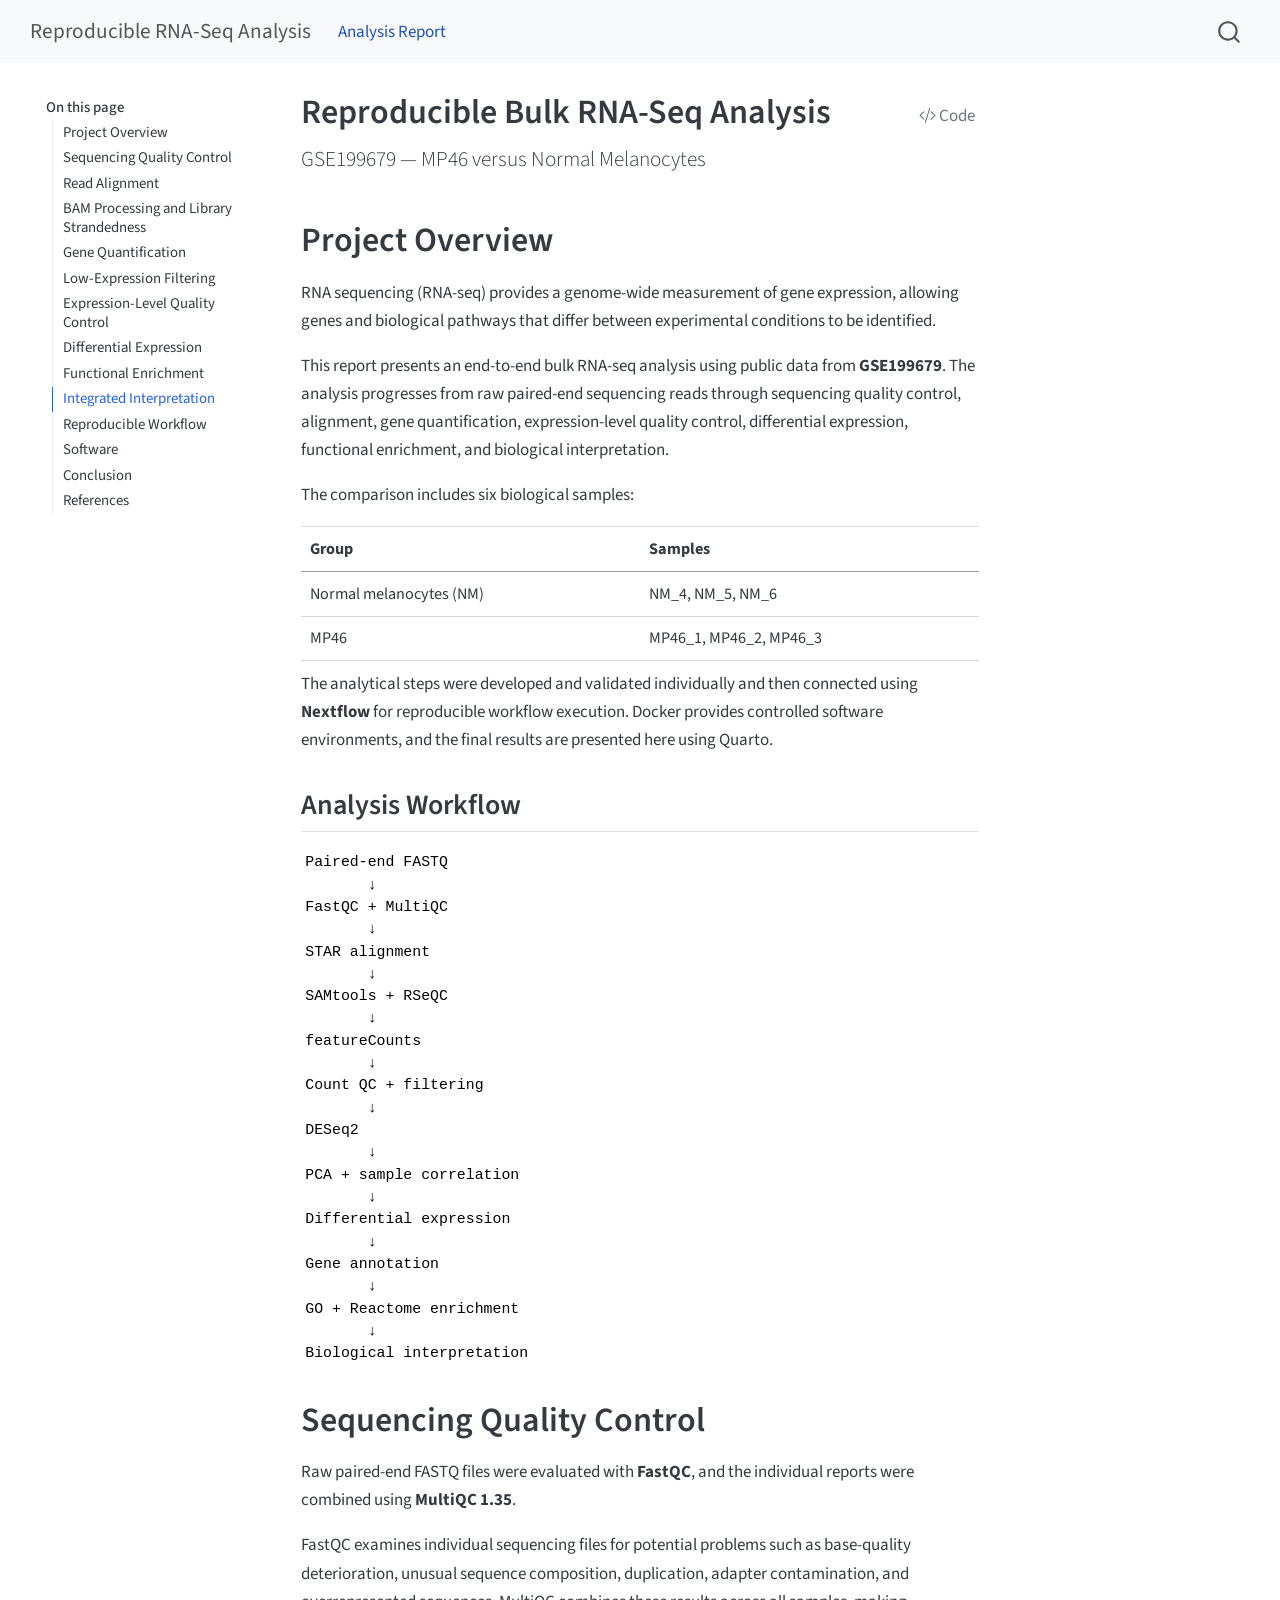
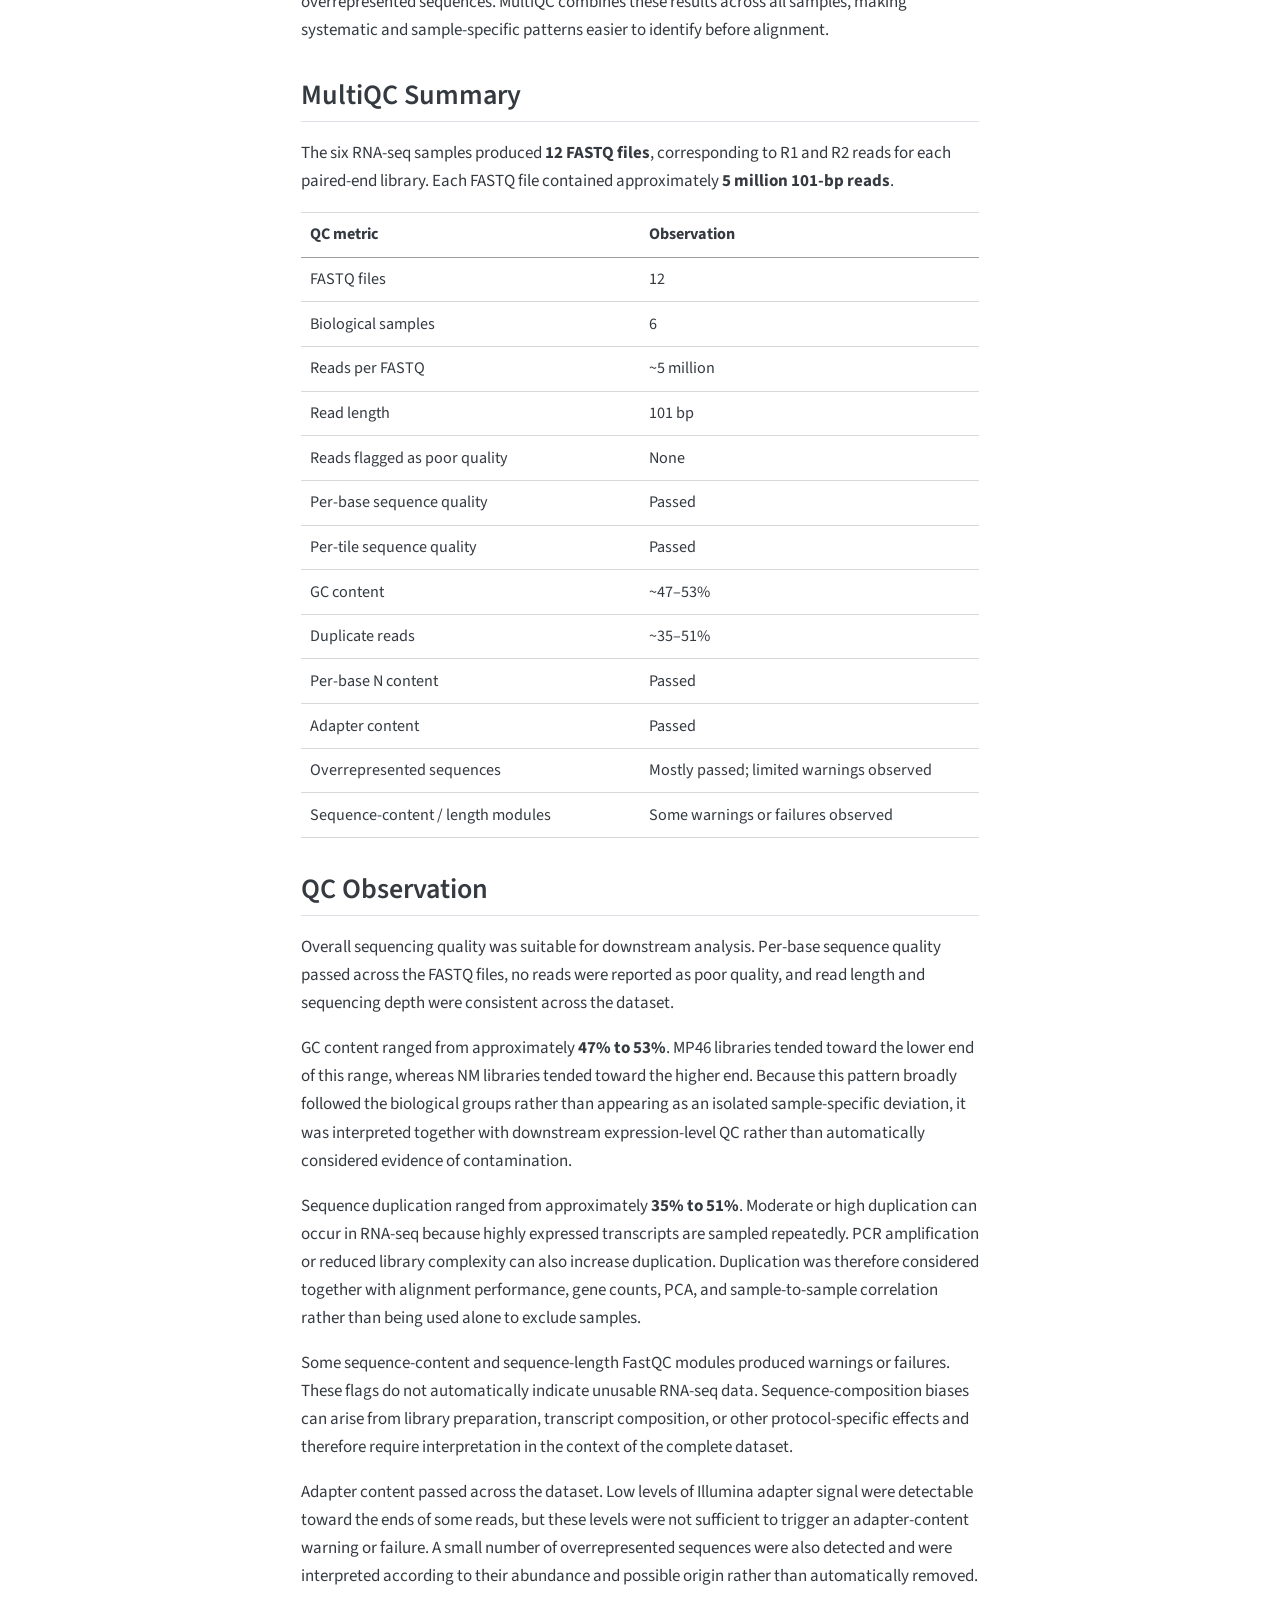
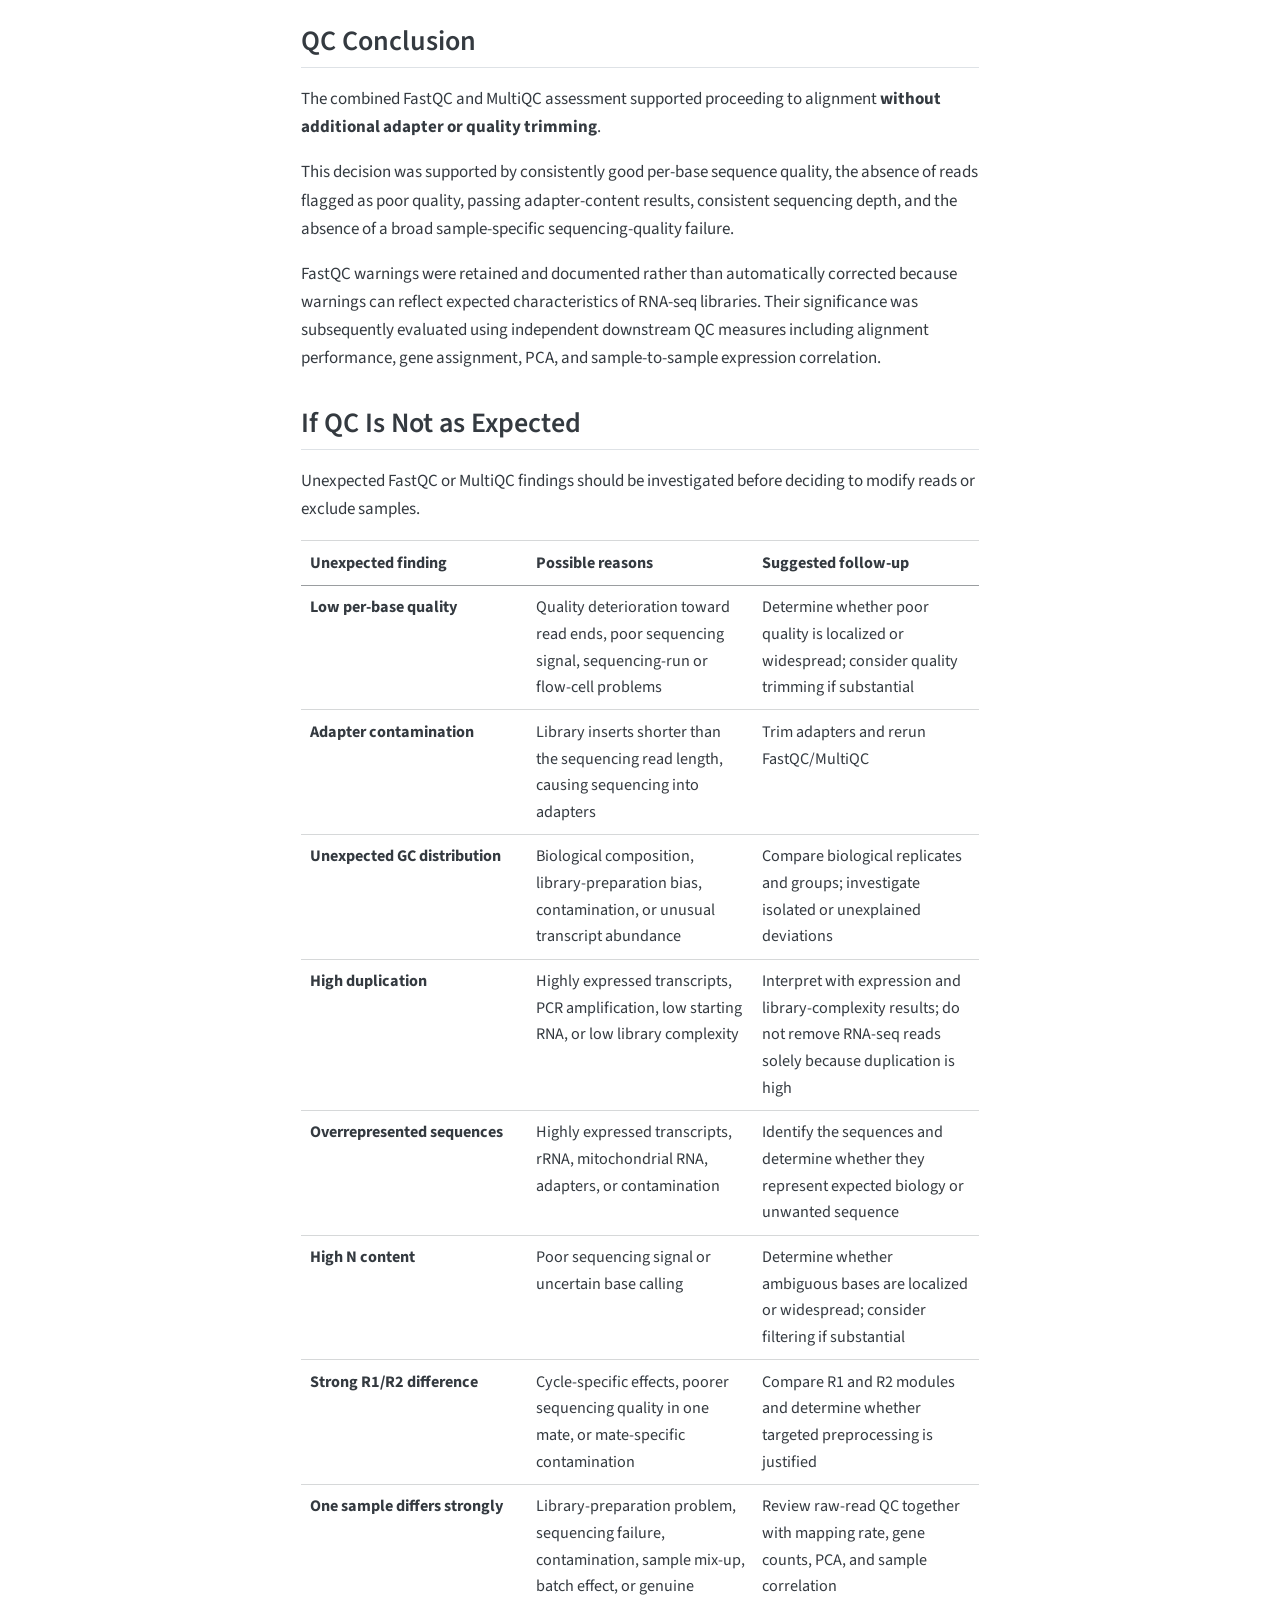
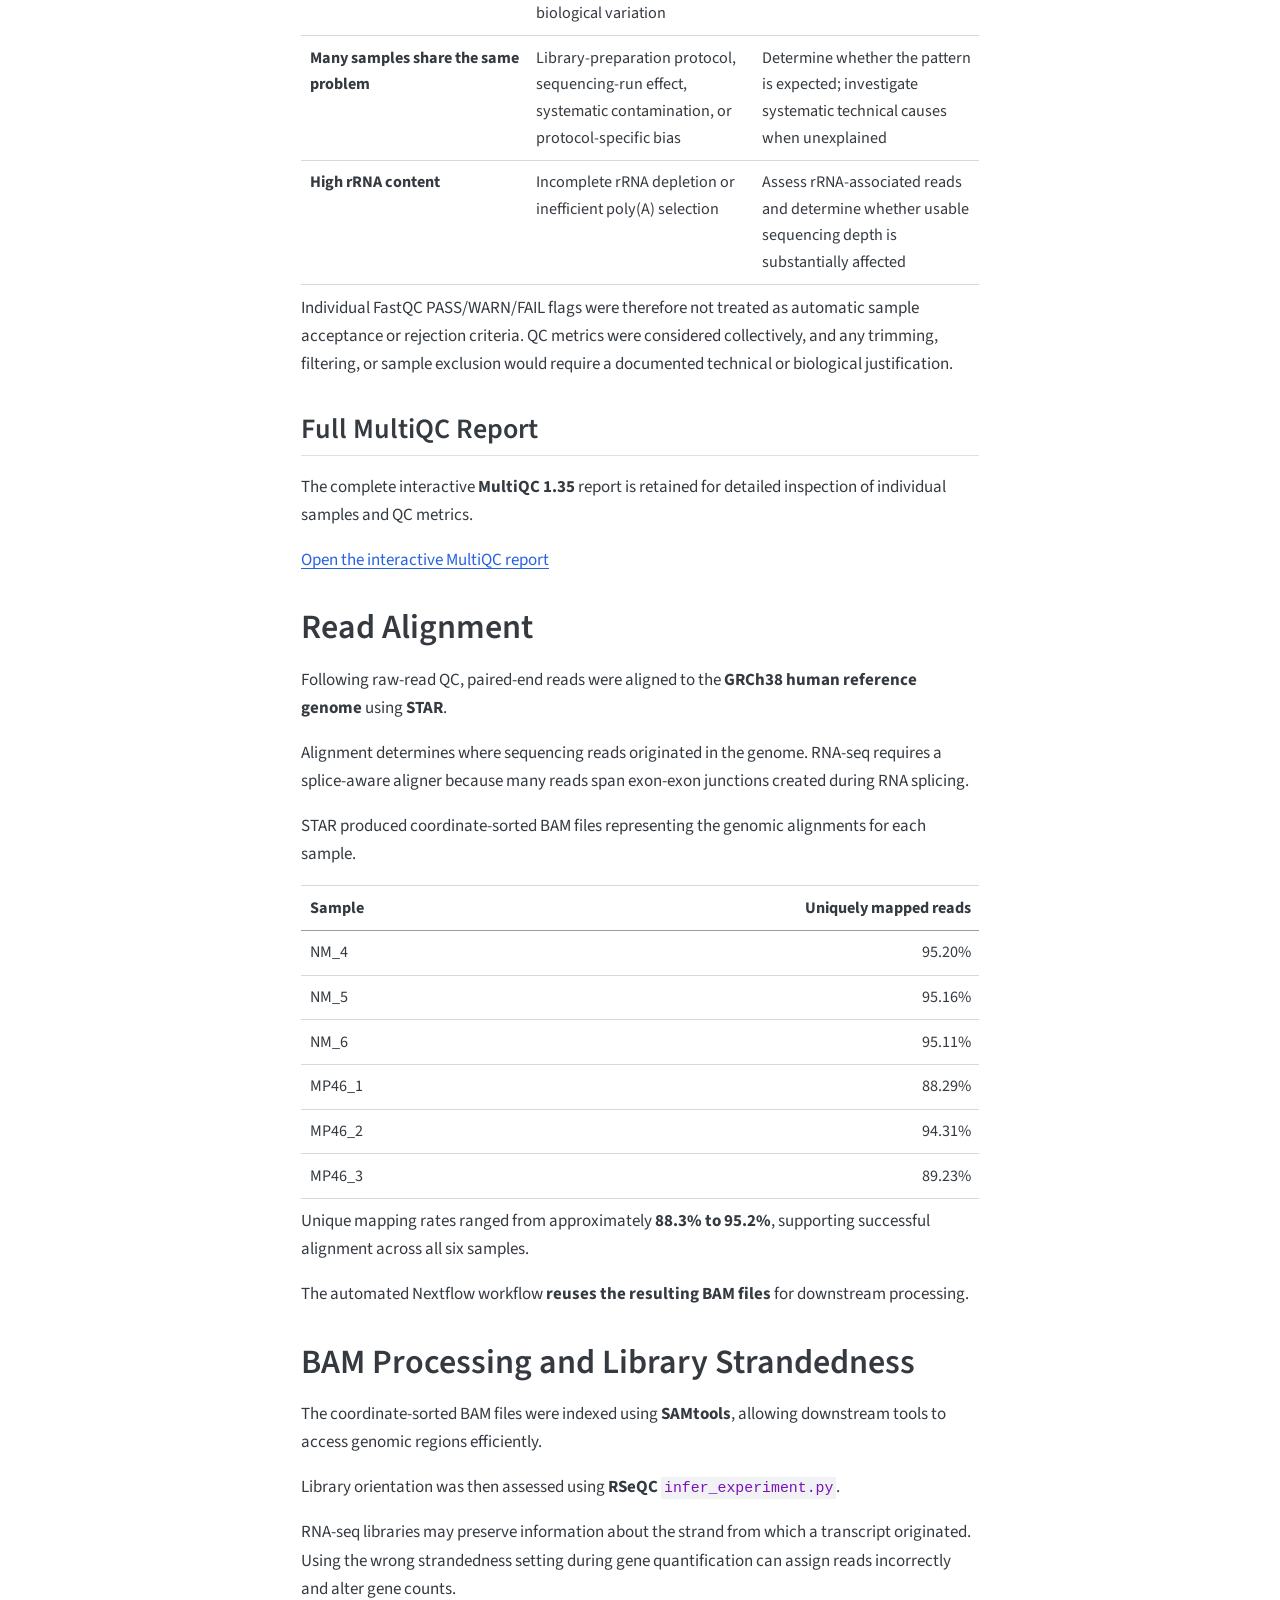
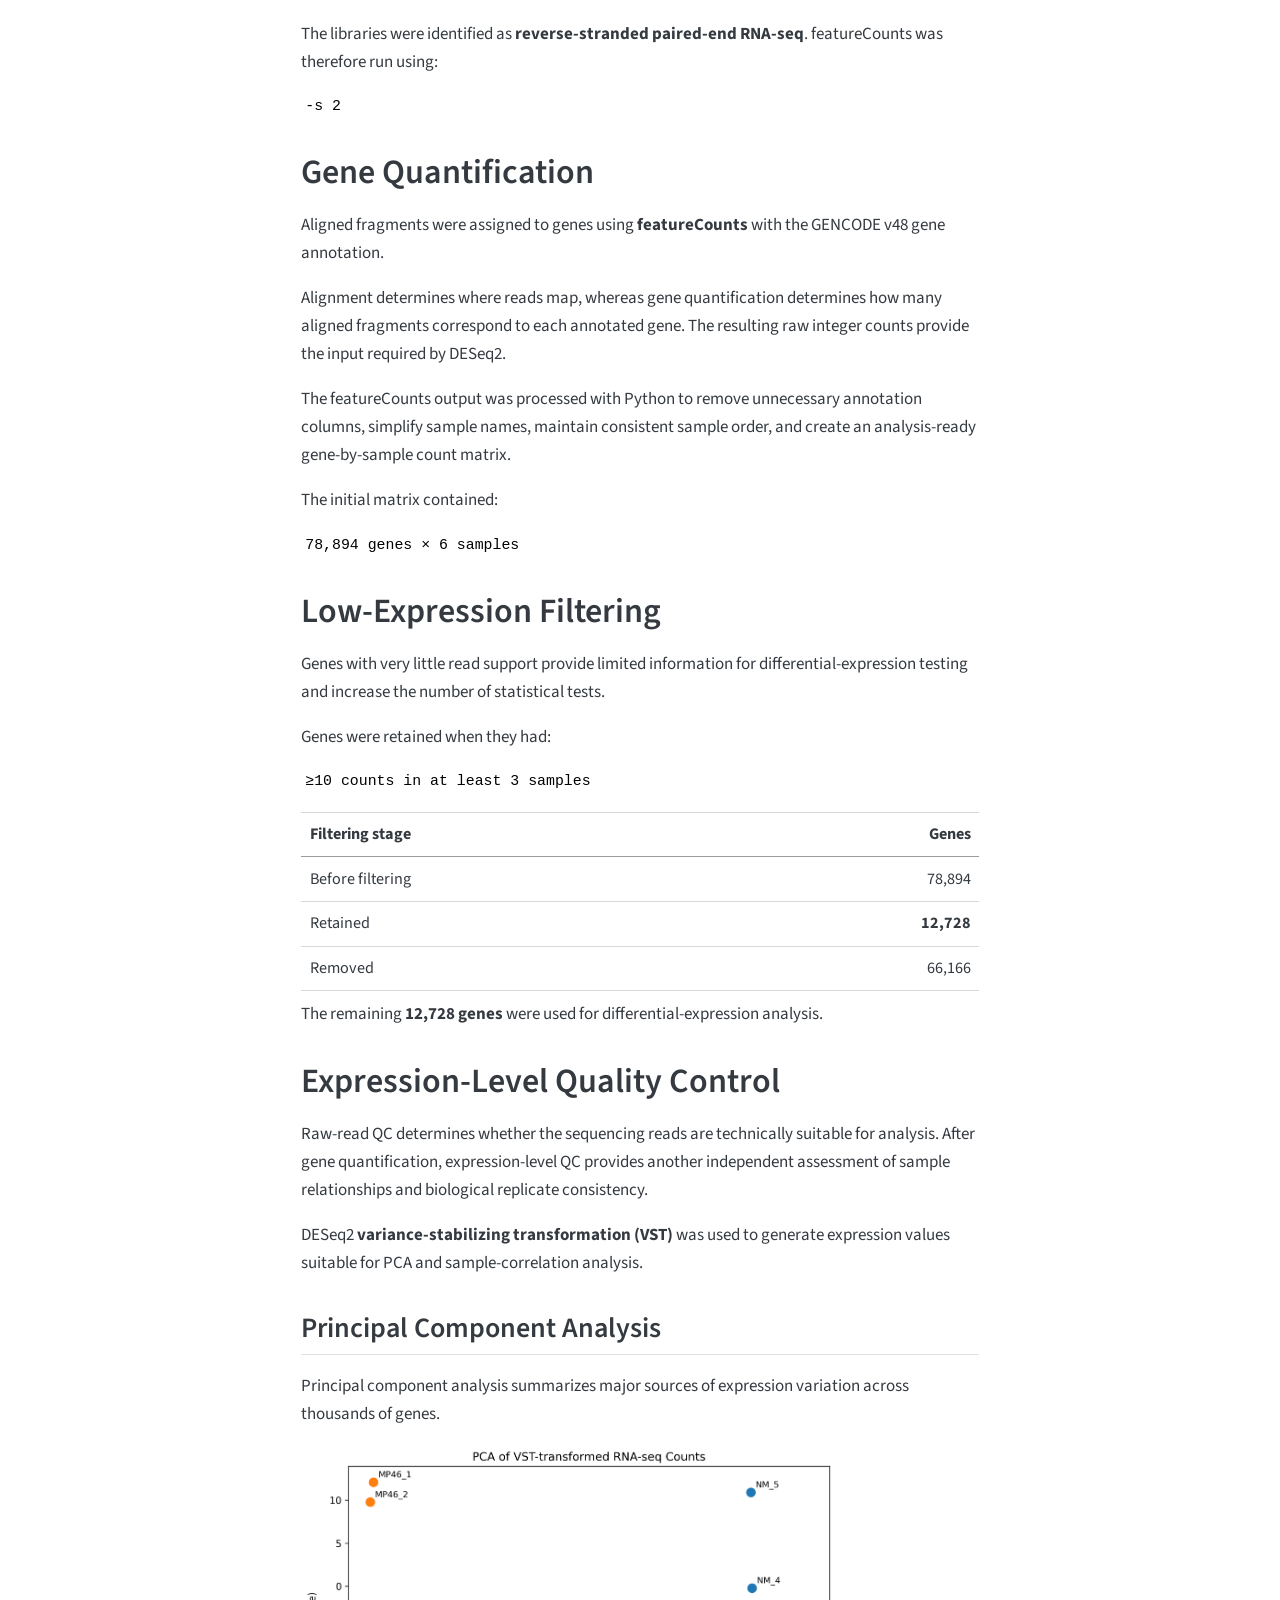
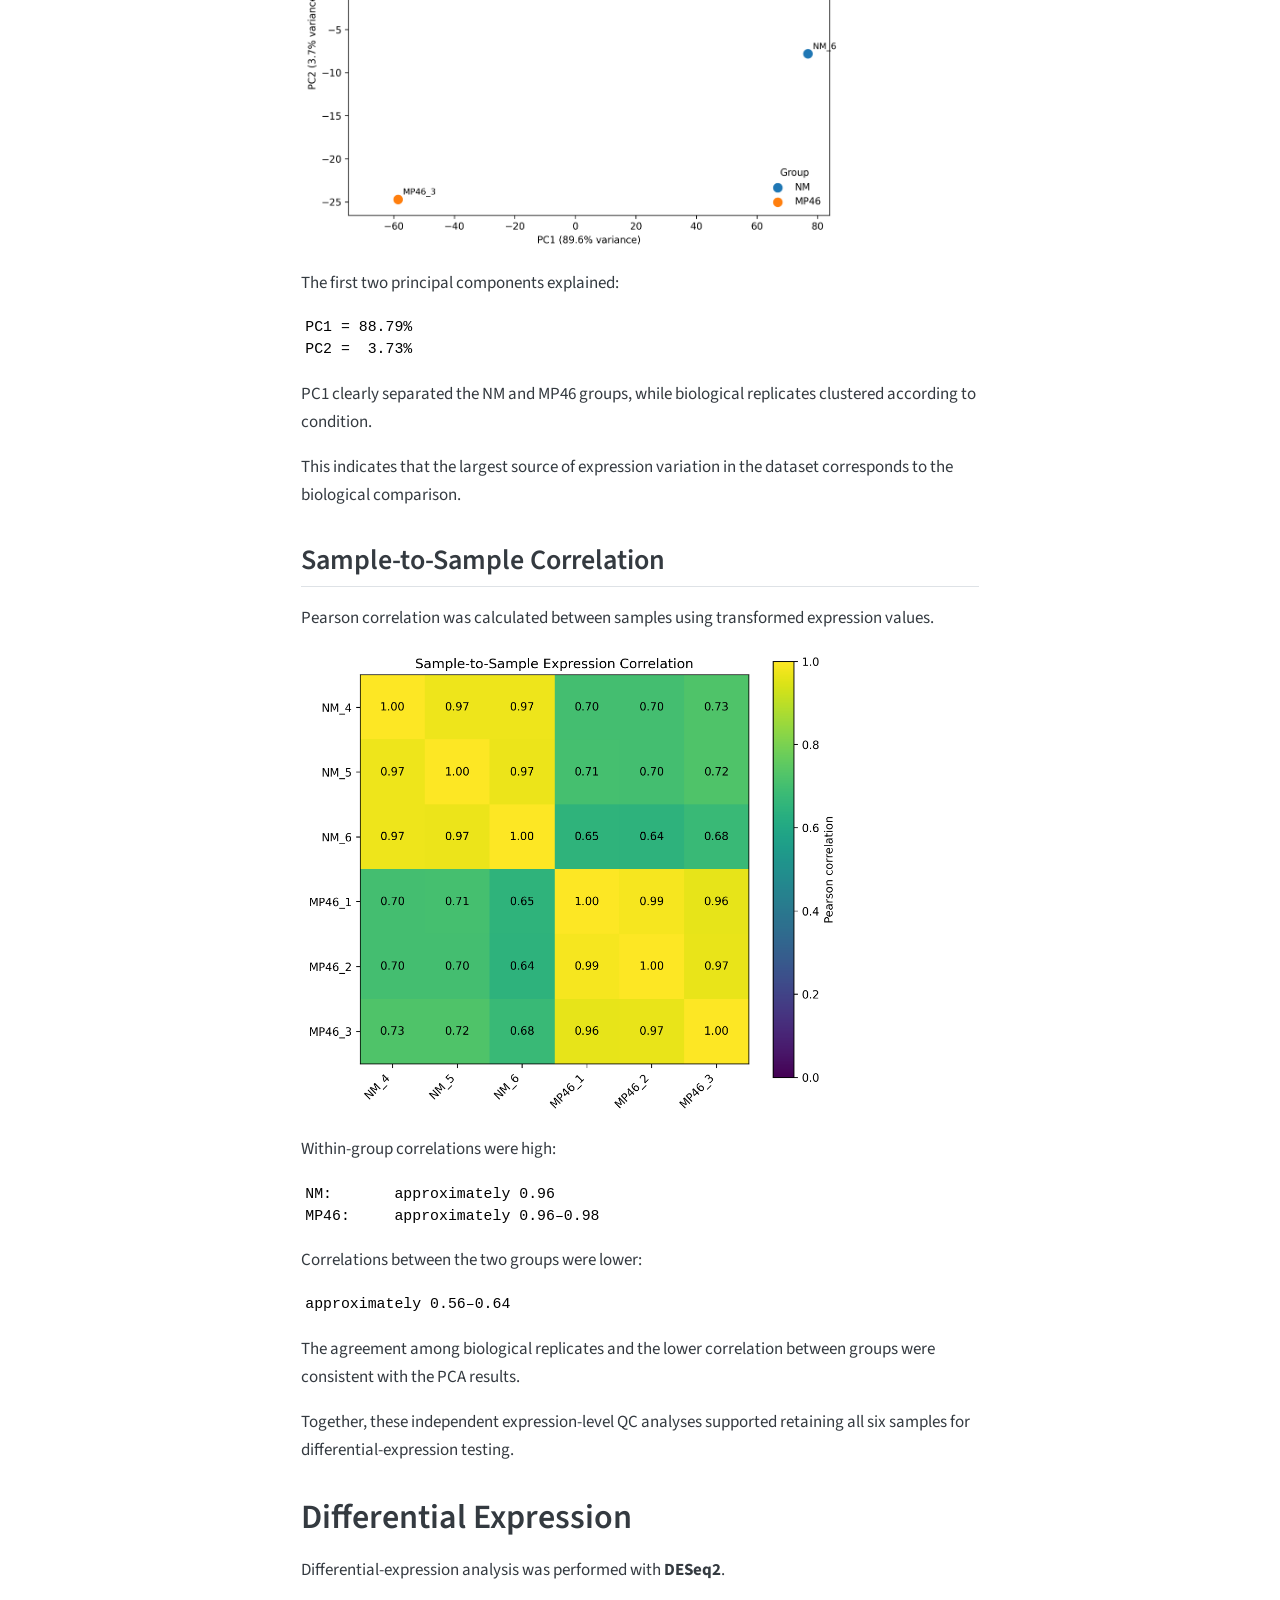
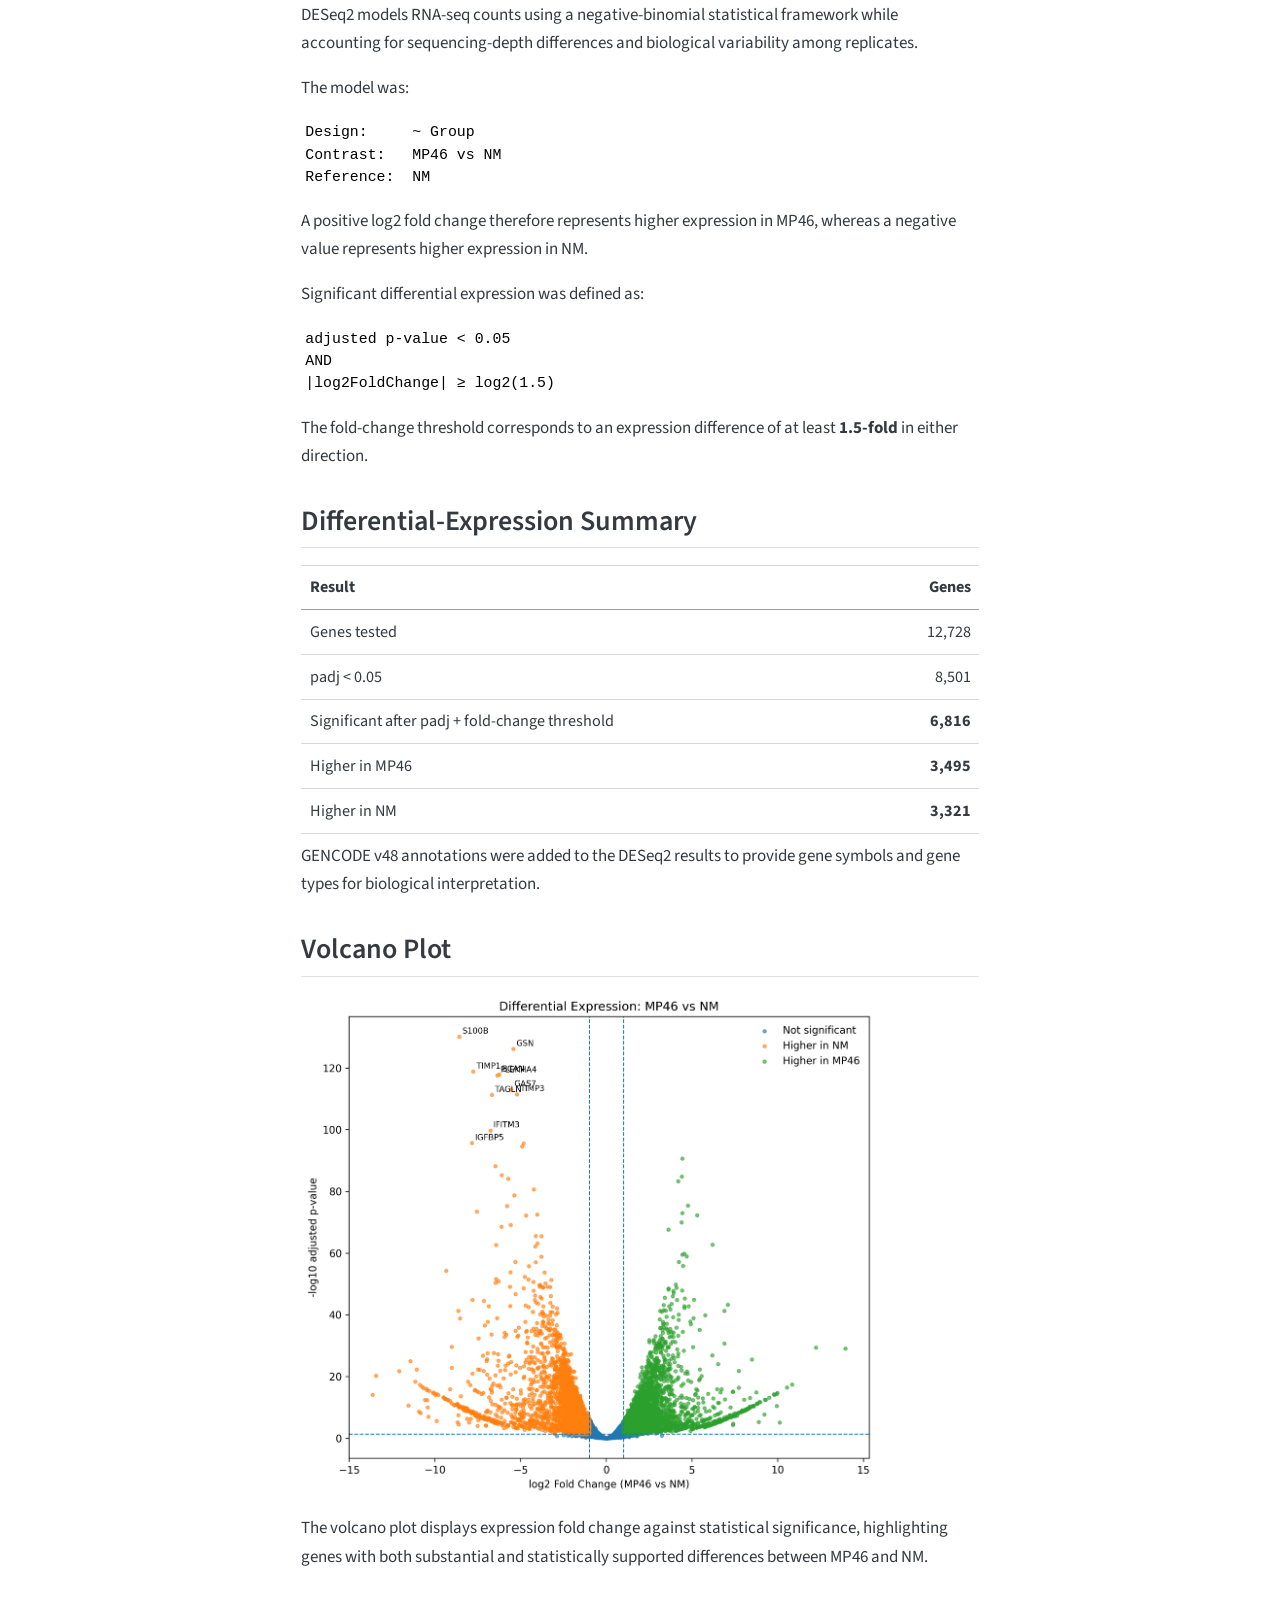
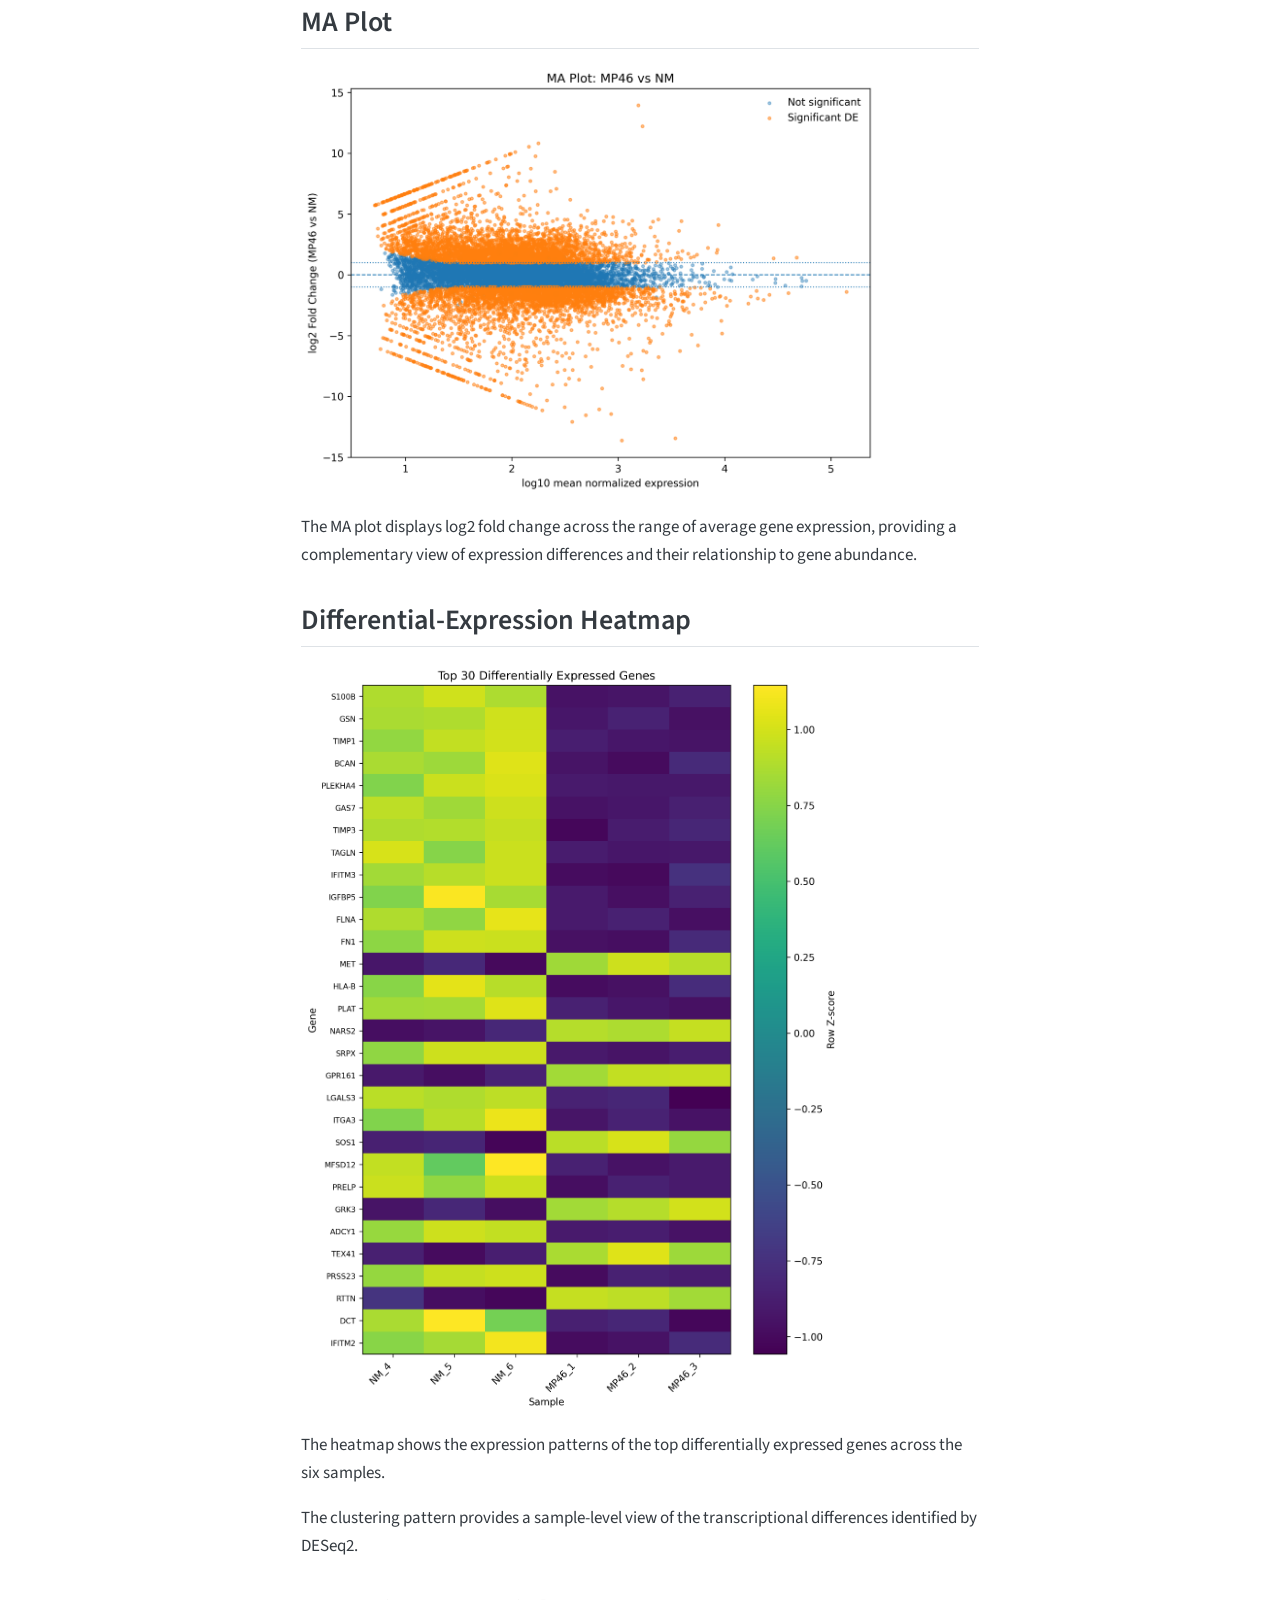
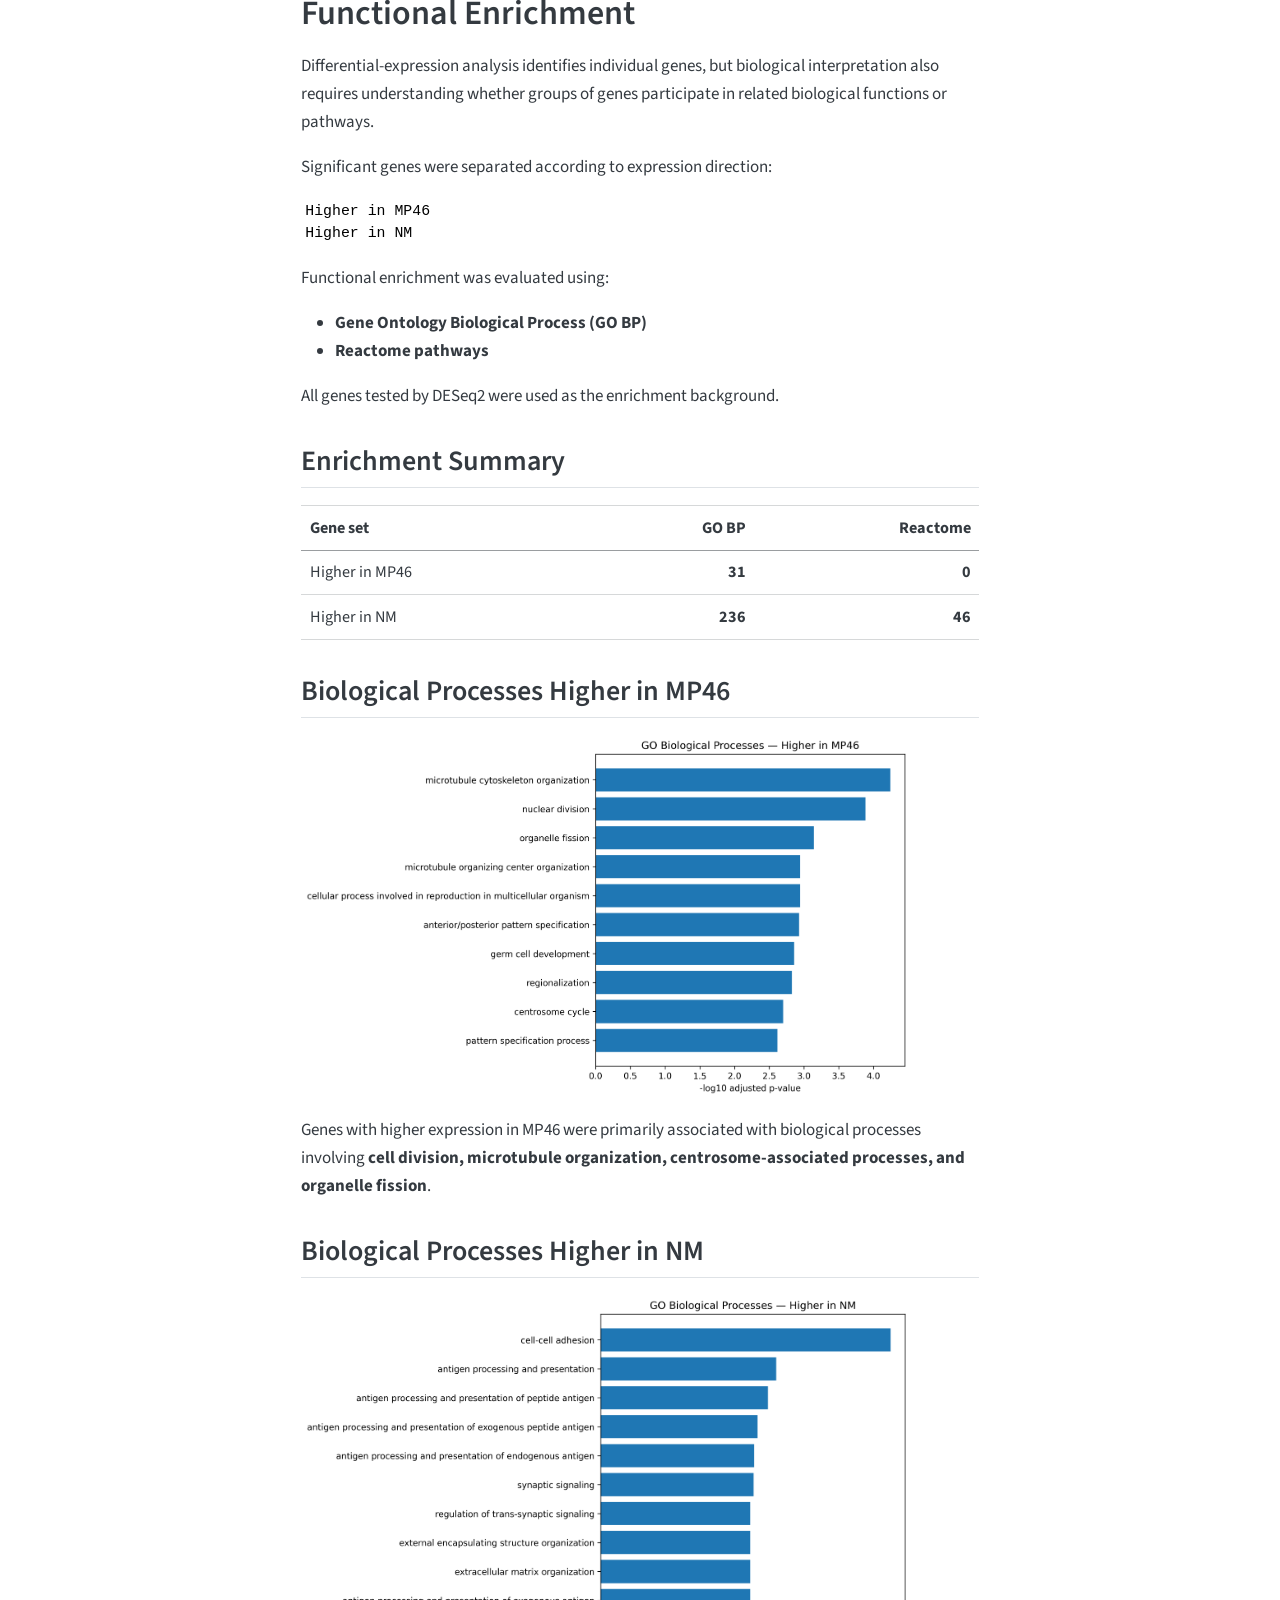
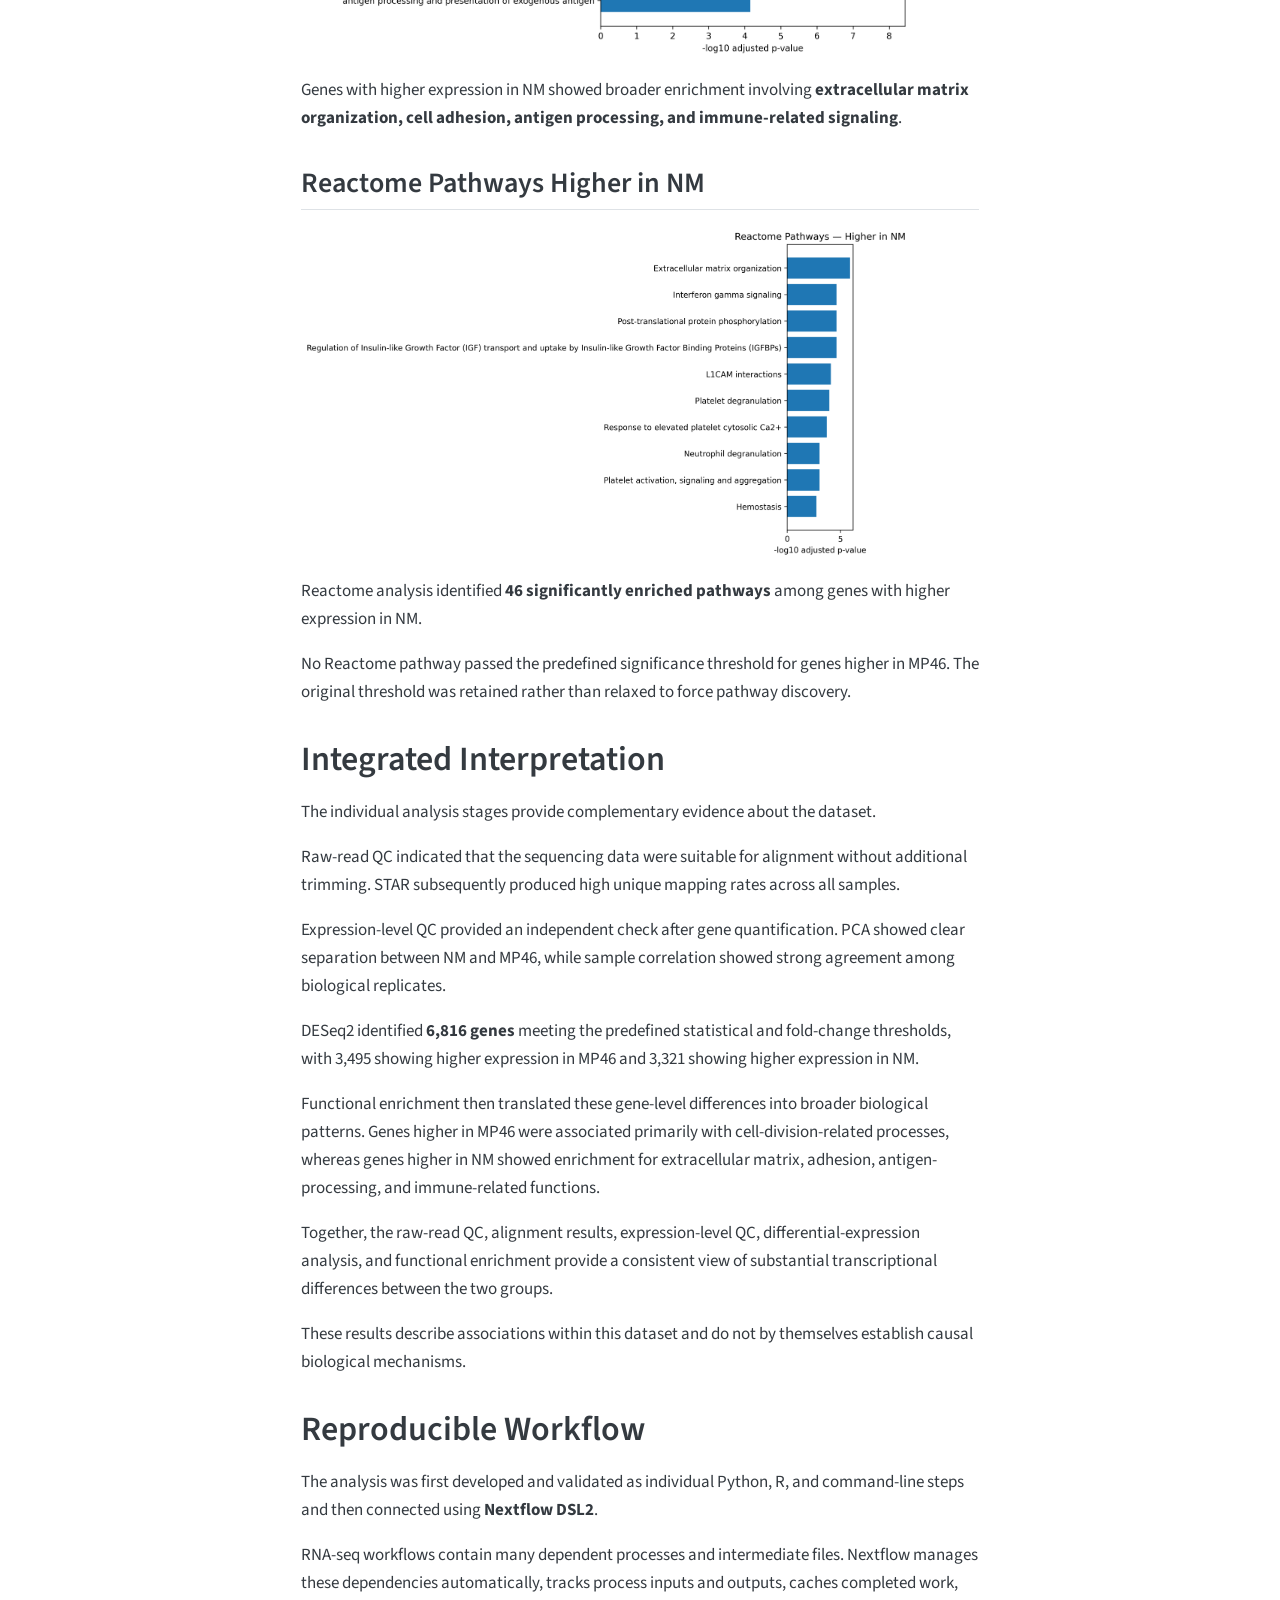
==== commit 4eca1cee: "Built site for gh-pages" ====
--- a/index.html
+++ b/index.html
@@ -6,9 +6,8 @@
 
 <meta name="viewport" content="width=device-width, initial-scale=1.0, user-scalable=yes">
 
-<meta name="dcterms.date" content="2026-08-19">
-
-<title>RNA-Seq Analysis Report – Reproducible RNA-Seq Analysis</title>
+
+<title>Reproducible Bulk RNA-Seq Analysis – Reproducible RNA-Seq Analysis</title>
 <style>
 /* Default styles provided by pandoc.
 ** See https://pandoc.org/MANUAL.html#variables-for-html for config info.
@@ -151,42 +150,46 @@
     <h2 id="toc-title">On this page</h2>
    
   <ul>
-  <li><a href="#analysis-summary" id="toc-analysis-summary" class="nav-link active" data-scroll-target="#analysis-summary">Analysis Summary</a>
+  <li><a href="#project-overview" id="toc-project-overview" class="nav-link active" data-scroll-target="#project-overview">Project Overview</a>
   <ul class="collapse">
-  <li><a href="#results-at-a-glance" id="toc-results-at-a-glance" class="nav-link" data-scroll-target="#results-at-a-glance">Results at a Glance</a></li>
+  <li><a href="#analysis-workflow" id="toc-analysis-workflow" class="nav-link" data-scroll-target="#analysis-workflow">Analysis Workflow</a></li>
   </ul></li>
-  <li><a href="#methods-overview" id="toc-methods-overview" class="nav-link" data-scroll-target="#methods-overview">Methods Overview</a>
+  <li><a href="#sequencing-quality-control" id="toc-sequencing-quality-control" class="nav-link" data-scroll-target="#sequencing-quality-control">Sequencing Quality Control</a>
   <ul class="collapse">
-  <li><a href="#reference-genome" id="toc-reference-genome" class="nav-link" data-scroll-target="#reference-genome">Reference Genome</a></li>
+  <li><a href="#multiqc-summary" id="toc-multiqc-summary" class="nav-link" data-scroll-target="#multiqc-summary">MultiQC Summary</a></li>
+  <li><a href="#qc-observation" id="toc-qc-observation" class="nav-link" data-scroll-target="#qc-observation">QC Observation</a></li>
+  <li><a href="#qc-conclusion" id="toc-qc-conclusion" class="nav-link" data-scroll-target="#qc-conclusion">QC Conclusion</a></li>
+  <li><a href="#if-qc-is-not-as-expected" id="toc-if-qc-is-not-as-expected" class="nav-link" data-scroll-target="#if-qc-is-not-as-expected">If QC Is Not as Expected</a></li>
+  <li><a href="#full-multiqc-report" id="toc-full-multiqc-report" class="nav-link" data-scroll-target="#full-multiqc-report">Full MultiQC Report</a></li>
+  </ul></li>
   <li><a href="#read-alignment" id="toc-read-alignment" class="nav-link" data-scroll-target="#read-alignment">Read Alignment</a></li>
+  <li><a href="#bam-processing-and-library-strandedness" id="toc-bam-processing-and-library-strandedness" class="nav-link" data-scroll-target="#bam-processing-and-library-strandedness">BAM Processing and Library Strandedness</a></li>
   <li><a href="#gene-quantification" id="toc-gene-quantification" class="nav-link" data-scroll-target="#gene-quantification">Gene Quantification</a></li>
-  </ul></li>
-  <li><a href="#count-matrix-processing" id="toc-count-matrix-processing" class="nav-link" data-scroll-target="#count-matrix-processing">Count Matrix Processing</a></li>
-  <li><a href="#expression-level-qc" id="toc-expression-level-qc" class="nav-link" data-scroll-target="#expression-level-qc">Expression-Level QC</a>
+  <li><a href="#low-expression-filtering" id="toc-low-expression-filtering" class="nav-link" data-scroll-target="#low-expression-filtering">Low-Expression Filtering</a></li>
+  <li><a href="#expression-level-quality-control" id="toc-expression-level-quality-control" class="nav-link" data-scroll-target="#expression-level-quality-control">Expression-Level Quality Control</a>
   <ul class="collapse">
-  <li><a href="#normalization" id="toc-normalization" class="nav-link" data-scroll-target="#normalization">Normalization</a></li>
   <li><a href="#principal-component-analysis" id="toc-principal-component-analysis" class="nav-link" data-scroll-target="#principal-component-analysis">Principal Component Analysis</a></li>
-  <li><a href="#sample-correlation" id="toc-sample-correlation" class="nav-link" data-scroll-target="#sample-correlation">Sample Correlation</a></li>
+  <li><a href="#sample-to-sample-correlation" id="toc-sample-to-sample-correlation" class="nav-link" data-scroll-target="#sample-to-sample-correlation">Sample-to-Sample Correlation</a></li>
   </ul></li>
   <li><a href="#differential-expression" id="toc-differential-expression" class="nav-link" data-scroll-target="#differential-expression">Differential Expression</a>
   <ul class="collapse">
-  <li><a href="#differential-expression-summary" id="toc-differential-expression-summary" class="nav-link" data-scroll-target="#differential-expression-summary">Differential Expression Summary</a></li>
+  <li><a href="#differential-expression-summary" id="toc-differential-expression-summary" class="nav-link" data-scroll-target="#differential-expression-summary">Differential-Expression Summary</a></li>
   <li><a href="#volcano-plot" id="toc-volcano-plot" class="nav-link" data-scroll-target="#volcano-plot">Volcano Plot</a></li>
   <li><a href="#ma-plot" id="toc-ma-plot" class="nav-link" data-scroll-target="#ma-plot">MA Plot</a></li>
-  <li><a href="#top-differentially-expressed-genes" id="toc-top-differentially-expressed-genes" class="nav-link" data-scroll-target="#top-differentially-expressed-genes">Top Differentially Expressed Genes</a></li>
+  <li><a href="#differential-expression-heatmap" id="toc-differential-expression-heatmap" class="nav-link" data-scroll-target="#differential-expression-heatmap">Differential-Expression Heatmap</a></li>
   </ul></li>
   <li><a href="#functional-enrichment" id="toc-functional-enrichment" class="nav-link" data-scroll-target="#functional-enrichment">Functional Enrichment</a>
   <ul class="collapse">
   <li><a href="#enrichment-summary" id="toc-enrichment-summary" class="nav-link" data-scroll-target="#enrichment-summary">Enrichment Summary</a></li>
-  <li><a href="#genes-higher-in-mp46" id="toc-genes-higher-in-mp46" class="nav-link" data-scroll-target="#genes-higher-in-mp46">Genes Higher in MP46</a></li>
-  <li><a href="#genes-higher-in-nm" id="toc-genes-higher-in-nm" class="nav-link" data-scroll-target="#genes-higher-in-nm">Genes Higher in NM</a>
-  <ul class="collapse">
-  <li><a href="#reactome" id="toc-reactome" class="nav-link" data-scroll-target="#reactome">Reactome</a></li>
+  <li><a href="#biological-processes-higher-in-mp46" id="toc-biological-processes-higher-in-mp46" class="nav-link" data-scroll-target="#biological-processes-higher-in-mp46">Biological Processes Higher in MP46</a></li>
+  <li><a href="#biological-processes-higher-in-nm" id="toc-biological-processes-higher-in-nm" class="nav-link" data-scroll-target="#biological-processes-higher-in-nm">Biological Processes Higher in NM</a></li>
+  <li><a href="#reactome-pathways-higher-in-nm" id="toc-reactome-pathways-higher-in-nm" class="nav-link" data-scroll-target="#reactome-pathways-higher-in-nm">Reactome Pathways Higher in NM</a></li>
   </ul></li>
-  </ul></li>
-  <li><a href="#overall-findings" id="toc-overall-findings" class="nav-link" data-scroll-target="#overall-findings">Overall Findings</a></li>
-  <li><a href="#reproducibility" id="toc-reproducibility" class="nav-link" data-scroll-target="#reproducibility">Reproducibility</a></li>
+  <li><a href="#integrated-interpretation" id="toc-integrated-interpretation" class="nav-link" data-scroll-target="#integrated-interpretation">Integrated Interpretation</a></li>
+  <li><a href="#reproducible-workflow" id="toc-reproducible-workflow" class="nav-link" data-scroll-target="#reproducible-workflow">Reproducible Workflow</a></li>
+  <li><a href="#software" id="toc-software" class="nav-link" data-scroll-target="#software">Software</a></li>
   <li><a href="#conclusion" id="toc-conclusion" class="nav-link" data-scroll-target="#conclusion">Conclusion</a></li>
+  <li><a href="#references" id="toc-references" class="nav-link" data-scroll-target="#references">References</a></li>
   </ul>
 </nav>
 </nav>
@@ -199,8 +202,8 @@
 
 <header id="title-block-header" class="quarto-title-block default">
 <div class="quarto-title">
-<div class="quarto-title-block"><div><h1 class="title">RNA-Seq Analysis Report</h1><button type="button" class="btn code-tools-button" id="quarto-code-tools-source"><i class="bi"></i> Code</button></div></div>
-<p class="subtitle lead">GSE199679 — MP46 vs NM</p>
+<div class="quarto-title-block"><div><h1 class="title">Reproducible Bulk RNA-Seq Analysis</h1><button type="button" class="btn code-tools-button" id="quarto-code-tools-source"><i class="bi"></i> Code</button></div></div>
+<p class="subtitle lead">GSE199679 — MP46 versus Normal Melanocytes</p>
 </div>
 
 
@@ -208,12 +211,6 @@
 <div class="quarto-title-meta">
 
     
-    <div>
-    <div class="quarto-title-meta-heading">Published</div>
-    <div class="quarto-title-meta-contents">
-      <p class="date">August 19, 2026</p>
-    </div>
-  </div>
   
     
   </div>
@@ -223,10 +220,11 @@
 </header>
 
 
-<section id="analysis-summary" class="level1">
-<h1>Analysis Summary</h1>
-<p>This report summarizes a reproducible bulk RNA-seq analysis comparing <strong>MP46</strong> and <strong>NM</strong> samples.</p>
-<p>The analysis included three biological samples per group:</p>
+<section id="project-overview" class="level1">
+<h1>Project Overview</h1>
+<p>RNA sequencing (RNA-seq) provides a genome-wide measurement of gene expression, allowing genes and biological pathways that differ between experimental conditions to be identified.</p>
+<p>This report presents an end-to-end bulk RNA-seq analysis using public data from <strong>GSE199679</strong>. The analysis progresses from raw paired-end sequencing reads through sequencing quality control, alignment, gene quantification, expression-level quality control, differential expression, functional enrichment, and biological interpretation.</p>
+<p>The comparison includes six biological samples:</p>
 <table class="caption-top table">
 <thead>
 <tr class="header">
@@ -236,7 +234,7 @@
 </thead>
 <tbody>
 <tr class="odd">
-<td>NM</td>
+<td>Normal melanocytes (NM)</td>
 <td>NM_4, NM_5, NM_6</td>
 </tr>
 <tr class="even">
@@ -245,99 +243,209 @@
 </tr>
 </tbody>
 </table>
-<p>The workflow included sequencing quality control, alignment, gene-level quantification, expression-level quality control, differential expression analysis, and functional enrichment.</p>
-<pre class="text"><code>FASTQ
-  ↓
-FastQC / MultiQC
-  ↓
+<p>The analytical steps were developed and validated individually and then connected using <strong>Nextflow</strong> for reproducible workflow execution. Docker provides controlled software environments, and the final results are presented here using Quarto.</p>
+<section id="analysis-workflow" class="level2">
+<h2 class="anchored" data-anchor-id="analysis-workflow">Analysis Workflow</h2>
+<pre class="text"><code>Paired-end FASTQ
+       ↓
+FastQC + MultiQC
+       ↓
 STAR alignment
-  ↓
+       ↓
+SAMtools + RSeQC
+       ↓
 featureCounts
-  ↓
-Count QC and filtering
-  ↓
-Expression QC
-  ↓
+       ↓
+Count QC + filtering
+       ↓
 DESeq2
-  ↓
-Functional enrichment</code></pre>
-<section id="results-at-a-glance" class="level2">
-<h2 class="anchored" data-anchor-id="results-at-a-glance">Results at a Glance</h2>
+       ↓
+PCA + sample correlation
+       ↓
+Differential expression
+       ↓
+Gene annotation
+       ↓
+GO + Reactome enrichment
+       ↓
+Biological interpretation</code></pre>
+</section>
+</section>
+<section id="sequencing-quality-control" class="level1">
+<h1>Sequencing Quality Control</h1>
+<p>Raw paired-end FASTQ files were evaluated with <strong>FastQC</strong>, and the individual reports were combined using <strong>MultiQC 1.35</strong>.</p>
+<p>FastQC examines individual sequencing files for potential problems such as base-quality deterioration, unusual sequence composition, duplication, adapter contamination, and overrepresented sequences. MultiQC combines these results across all samples, making systematic and sample-specific patterns easier to identify before alignment.</p>
+<section id="multiqc-summary" class="level2">
+<h2 class="anchored" data-anchor-id="multiqc-summary">MultiQC Summary</h2>
+<p>The six RNA-seq samples produced <strong>12 FASTQ files</strong>, corresponding to R1 and R2 reads for each paired-end library. Each FASTQ file contained approximately <strong>5 million 101-bp reads</strong>.</p>
 <table class="caption-top table">
+<colgroup>
+<col style="width: 50%">
+<col style="width: 50%">
+</colgroup>
 <thead>
 <tr class="header">
-<th>Analysis</th>
-<th>Key Result</th>
+<th>QC metric</th>
+<th>Observation</th>
 </tr>
 </thead>
 <tbody>
 <tr class="odd">
-<td>Samples</td>
-<td>3 NM + 3 MP46</td>
-</tr>
-<tr class="even">
-<td>STAR alignment</td>
-<td>88.3–95.2% uniquely mapped</td>
-</tr>
-<tr class="odd">
-<td>Genes retained after filtering</td>
-<td>12,728</td>
-</tr>
-<tr class="even">
-<td>PCA</td>
-<td>PC1 = 88.79%; clear NM/MP46 separation</td>
-</tr>
-<tr class="odd">
-<td>Sample correlation</td>
-<td>Within-group ≈ 0.96–0.98</td>
-</tr>
-<tr class="even">
-<td>Differential expression</td>
-<td>6,816 significant genes</td>
-</tr>
-<tr class="odd">
-<td>Higher in MP46</td>
-<td>3,495 genes</td>
-</tr>
-<tr class="even">
-<td>Higher in NM</td>
-<td>3,321 genes</td>
-</tr>
-<tr class="odd">
-<td>GO BP enrichment</td>
-<td>31 MP46 / 236 NM terms</td>
-</tr>
-<tr class="even">
-<td>Reactome enrichment</td>
-<td>0 MP46 / 46 NM pathways</td>
+<td>FASTQ files</td>
+<td>12</td>
+</tr>
+<tr class="even">
+<td>Biological samples</td>
+<td>6</td>
+</tr>
+<tr class="odd">
+<td>Reads per FASTQ</td>
+<td>~5 million</td>
+</tr>
+<tr class="even">
+<td>Read length</td>
+<td>101 bp</td>
+</tr>
+<tr class="odd">
+<td>Reads flagged as poor quality</td>
+<td>None</td>
+</tr>
+<tr class="even">
+<td>Per-base sequence quality</td>
+<td>Passed</td>
+</tr>
+<tr class="odd">
+<td>Per-tile sequence quality</td>
+<td>Passed</td>
+</tr>
+<tr class="even">
+<td>GC content</td>
+<td>~47–53%</td>
+</tr>
+<tr class="odd">
+<td>Duplicate reads</td>
+<td>~35–51%</td>
+</tr>
+<tr class="even">
+<td>Per-base N content</td>
+<td>Passed</td>
+</tr>
+<tr class="odd">
+<td>Adapter content</td>
+<td>Passed</td>
+</tr>
+<tr class="even">
+<td>Overrepresented sequences</td>
+<td>Mostly passed; limited warnings observed</td>
+</tr>
+<tr class="odd">
+<td>Sequence-content / length modules</td>
+<td>Some warnings or failures observed</td>
 </tr>
 </tbody>
 </table>
-<p><strong>Primary finding:</strong> NM and MP46 show strongly distinct transcriptomic profiles. Genes higher in MP46 are enriched primarily for cell-division and microtubule-associated processes, whereas genes higher in NM show broader enrichment involving extracellular-matrix, cell-adhesion, immune-associated, and antigen-processing processes.</p>
-</section>
-</section>
-<section id="methods-overview" class="level1">
-<h1>Methods Overview</h1>
-<section id="reference-genome" class="level2">
-<h2 class="anchored" data-anchor-id="reference-genome">Reference Genome</h2>
-<p>RNA-seq reads were aligned to the human <strong>GRCh38 primary assembly</strong> using <strong>STAR</strong>.</p>
-<p>Gene annotation was based on <strong>GENCODE v48</strong>.</p>
-<p>The same annotation release was used for:</p>
-<ul>
-<li>STAR genome indexing</li>
-<li>featureCounts gene quantification</li>
-<li>differential-expression gene annotation</li>
-</ul>
-</section>
-<section id="read-alignment" class="level2">
-<h2 class="anchored" data-anchor-id="read-alignment">Read Alignment</h2>
-<p>STAR alignment was performed in a Linux ARM64 Docker environment to provide a reproducible execution environment on Apple Silicon.</p>
-<p>Alignment rates were high overall.</p>
+</section>
+<section id="qc-observation" class="level2">
+<h2 class="anchored" data-anchor-id="qc-observation">QC Observation</h2>
+<p>Overall sequencing quality was suitable for downstream analysis. Per-base sequence quality passed across the FASTQ files, no reads were reported as poor quality, and read length and sequencing depth were consistent across the dataset.</p>
+<p>GC content ranged from approximately <strong>47% to 53%</strong>. MP46 libraries tended toward the lower end of this range, whereas NM libraries tended toward the higher end. Because this pattern broadly followed the biological groups rather than appearing as an isolated sample-specific deviation, it was interpreted together with downstream expression-level QC rather than automatically considered evidence of contamination.</p>
+<p>Sequence duplication ranged from approximately <strong>35% to 51%</strong>. Moderate or high duplication can occur in RNA-seq because highly expressed transcripts are sampled repeatedly. PCR amplification or reduced library complexity can also increase duplication. Duplication was therefore considered together with alignment performance, gene counts, PCA, and sample-to-sample correlation rather than being used alone to exclude samples.</p>
+<p>Some sequence-content and sequence-length FastQC modules produced warnings or failures. These flags do not automatically indicate unusable RNA-seq data. Sequence-composition biases can arise from library preparation, transcript composition, or other protocol-specific effects and therefore require interpretation in the context of the complete dataset.</p>
+<p>Adapter content passed across the dataset. Low levels of Illumina adapter signal were detectable toward the ends of some reads, but these levels were not sufficient to trigger an adapter-content warning or failure. A small number of overrepresented sequences were also detected and were interpreted according to their abundance and possible origin rather than automatically removed.</p>
+</section>
+<section id="qc-conclusion" class="level2">
+<h2 class="anchored" data-anchor-id="qc-conclusion">QC Conclusion</h2>
+<p>The combined FastQC and MultiQC assessment supported proceeding to alignment <strong>without additional adapter or quality trimming</strong>.</p>
+<p>This decision was supported by consistently good per-base sequence quality, the absence of reads flagged as poor quality, passing adapter-content results, consistent sequencing depth, and the absence of a broad sample-specific sequencing-quality failure.</p>
+<p>FastQC warnings were retained and documented rather than automatically corrected because warnings can reflect expected characteristics of RNA-seq libraries. Their significance was subsequently evaluated using independent downstream QC measures including alignment performance, gene assignment, PCA, and sample-to-sample expression correlation.</p>
+</section>
+<section id="if-qc-is-not-as-expected" class="level2">
+<h2 class="anchored" data-anchor-id="if-qc-is-not-as-expected">If QC Is Not as Expected</h2>
+<p>Unexpected FastQC or MultiQC findings should be investigated before deciding to modify reads or exclude samples.</p>
+<table class="caption-top table">
+<colgroup>
+<col style="width: 33%">
+<col style="width: 33%">
+<col style="width: 33%">
+</colgroup>
+<thead>
+<tr class="header">
+<th>Unexpected finding</th>
+<th>Possible reasons</th>
+<th>Suggested follow-up</th>
+</tr>
+</thead>
+<tbody>
+<tr class="odd">
+<td><strong>Low per-base quality</strong></td>
+<td>Quality deterioration toward read ends, poor sequencing signal, sequencing-run or flow-cell problems</td>
+<td>Determine whether poor quality is localized or widespread; consider quality trimming if substantial</td>
+</tr>
+<tr class="even">
+<td><strong>Adapter contamination</strong></td>
+<td>Library inserts shorter than the sequencing read length, causing sequencing into adapters</td>
+<td>Trim adapters and rerun FastQC/MultiQC</td>
+</tr>
+<tr class="odd">
+<td><strong>Unexpected GC distribution</strong></td>
+<td>Biological composition, library-preparation bias, contamination, or unusual transcript abundance</td>
+<td>Compare biological replicates and groups; investigate isolated or unexplained deviations</td>
+</tr>
+<tr class="even">
+<td><strong>High duplication</strong></td>
+<td>Highly expressed transcripts, PCR amplification, low starting RNA, or low library complexity</td>
+<td>Interpret with expression and library-complexity results; do not remove RNA-seq reads solely because duplication is high</td>
+</tr>
+<tr class="odd">
+<td><strong>Overrepresented sequences</strong></td>
+<td>Highly expressed transcripts, rRNA, mitochondrial RNA, adapters, or contamination</td>
+<td>Identify the sequences and determine whether they represent expected biology or unwanted sequence</td>
+</tr>
+<tr class="even">
+<td><strong>High N content</strong></td>
+<td>Poor sequencing signal or uncertain base calling</td>
+<td>Determine whether ambiguous bases are localized or widespread; consider filtering if substantial</td>
+</tr>
+<tr class="odd">
+<td><strong>Strong R1/R2 difference</strong></td>
+<td>Cycle-specific effects, poorer sequencing quality in one mate, or mate-specific contamination</td>
+<td>Compare R1 and R2 modules and determine whether targeted preprocessing is justified</td>
+</tr>
+<tr class="even">
+<td><strong>One sample differs strongly</strong></td>
+<td>Library-preparation problem, sequencing failure, contamination, sample mix-up, batch effect, or genuine biological variation</td>
+<td>Review raw-read QC together with mapping rate, gene counts, PCA, and sample correlation</td>
+</tr>
+<tr class="odd">
+<td><strong>Many samples share the same problem</strong></td>
+<td>Library-preparation protocol, sequencing-run effect, systematic contamination, or protocol-specific bias</td>
+<td>Determine whether the pattern is expected; investigate systematic technical causes when unexplained</td>
+</tr>
+<tr class="even">
+<td><strong>High rRNA content</strong></td>
+<td>Incomplete rRNA depletion or inefficient poly(A) selection</td>
+<td>Assess rRNA-associated reads and determine whether usable sequencing depth is substantially affected</td>
+</tr>
+</tbody>
+</table>
+<p>Individual FastQC PASS/WARN/FAIL flags were therefore not treated as automatic sample acceptance or rejection criteria. QC metrics were considered collectively, and any trimming, filtering, or sample exclusion would require a documented technical or biological justification.</p>
+</section>
+<section id="full-multiqc-report" class="level2">
+<h2 class="anchored" data-anchor-id="full-multiqc-report">Full MultiQC Report</h2>
+<p>The complete interactive <strong>MultiQC 1.35</strong> report is retained for detailed inspection of individual samples and QC metrics.</p>
+<p><a href="multiqc_report.html">Open the interactive MultiQC report</a></p>
+</section>
+</section>
+<section id="read-alignment" class="level1">
+<h1>Read Alignment</h1>
+<p>Following raw-read QC, paired-end reads were aligned to the <strong>GRCh38 human reference genome</strong> using <strong>STAR</strong>.</p>
+<p>Alignment determines where sequencing reads originated in the genome. RNA-seq requires a splice-aware aligner because many reads span exon-exon junctions created during RNA splicing.</p>
+<p>STAR produced coordinate-sorted BAM files representing the genomic alignments for each sample.</p>
 <table class="caption-top table">
 <thead>
 <tr class="header">
 <th>Sample</th>
-<th style="text-align: right;">Unique Mapping</th>
+<th style="text-align: right;">Uniquely mapped reads</th>
 </tr>
 </thead>
 <tbody>
@@ -367,104 +475,97 @@
 </tr>
 </tbody>
 </table>
-</section>
-<section id="gene-quantification" class="level2">
-<h2 class="anchored" data-anchor-id="gene-quantification">Gene Quantification</h2>
-<p>Gene-level counts were generated using <strong>featureCounts</strong>.</p>
-<p>The libraries were empirically determined to be reverse-stranded using RSeQC and were therefore quantified using:</p>
+<p>Unique mapping rates ranged from approximately <strong>88.3% to 95.2%</strong>, supporting successful alignment across all six samples.</p>
+<p>The automated Nextflow workflow <strong>reuses the resulting BAM files</strong> for downstream processing.</p>
+</section>
+<section id="bam-processing-and-library-strandedness" class="level1">
+<h1>BAM Processing and Library Strandedness</h1>
+<p>The coordinate-sorted BAM files were indexed using <strong>SAMtools</strong>, allowing downstream tools to access genomic regions efficiently.</p>
+<p>Library orientation was then assessed using <strong>RSeQC <code>infer_experiment.py</code></strong>.</p>
+<p>RNA-seq libraries may preserve information about the strand from which a transcript originated. Using the wrong strandedness setting during gene quantification can assign reads incorrectly and alter gene counts.</p>
+<p>The libraries were identified as <strong>reverse-stranded paired-end RNA-seq</strong>. featureCounts was therefore run using:</p>
 <pre class="text"><code>-s 2</code></pre>
-<p>Assignment rates ranged from approximately <strong>77% to 85%</strong>.</p>
-</section>
-</section>
-<section id="count-matrix-processing" class="level1">
-<h1>Count Matrix Processing</h1>
-<p>The initial featureCounts matrix contained:</p>
-<pre class="text"><code>78,894 genes</code></pre>
-<p>Low-expression genes were filtered using the rule:</p>
-<blockquote class="blockquote">
-<p>Retain genes with at least 10 raw counts in at least 3 samples.</p>
-</blockquote>
-<p>After filtering:</p>
-<pre class="text"><code>12,728 genes retained</code></pre>
-<p>The filtered matrix contained:</p>
-<pre class="text"><code>Duplicate gene IDs: 0
-Missing values:     0
-Negative counts:    0</code></pre>
-</section>
-<section id="expression-level-qc" class="level1">
-<h1>Expression-Level QC</h1>
-<section id="normalization" class="level2">
-<h2 class="anchored" data-anchor-id="normalization">Normalization</h2>
-<p>Median-of-ratios normalization was used for exploratory expression QC.</p>
+</section>
+<section id="gene-quantification" class="level1">
+<h1>Gene Quantification</h1>
+<p>Aligned fragments were assigned to genes using <strong>featureCounts</strong> with the GENCODE v48 gene annotation.</p>
+<p>Alignment determines where reads map, whereas gene quantification determines how many aligned fragments correspond to each annotated gene. The resulting raw integer counts provide the input required by DESeq2.</p>
+<p>The featureCounts output was processed with Python to remove unnecessary annotation columns, simplify sample names, maintain consistent sample order, and create an analysis-ready gene-by-sample count matrix.</p>
+<p>The initial matrix contained:</p>
+<pre class="text"><code>78,894 genes × 6 samples</code></pre>
+</section>
+<section id="low-expression-filtering" class="level1">
+<h1>Low-Expression Filtering</h1>
+<p>Genes with very little read support provide limited information for differential-expression testing and increase the number of statistical tests.</p>
+<p>Genes were retained when they had:</p>
+<pre class="text"><code>≥10 counts in at least 3 samples</code></pre>
 <table class="caption-top table">
 <thead>
 <tr class="header">
-<th>Sample</th>
-<th style="text-align: right;">Size Factor</th>
+<th>Filtering stage</th>
+<th style="text-align: right;">Genes</th>
 </tr>
 </thead>
 <tbody>
 <tr class="odd">
-<td>NM_4</td>
-<td style="text-align: right;">1.026</td>
-</tr>
-<tr class="even">
-<td>NM_5</td>
-<td style="text-align: right;">0.982</td>
-</tr>
-<tr class="odd">
-<td>NM_6</td>
-<td style="text-align: right;">0.837</td>
-</tr>
-<tr class="even">
-<td>MP46_1</td>
-<td style="text-align: right;">1.023</td>
-</tr>
-<tr class="odd">
-<td>MP46_2</td>
-<td style="text-align: right;">1.089</td>
-</tr>
-<tr class="even">
-<td>MP46_3</td>
-<td style="text-align: right;">1.134</td>
+<td>Before filtering</td>
+<td style="text-align: right;">78,894</td>
+</tr>
+<tr class="even">
+<td>Retained</td>
+<td style="text-align: right;"><strong>12,728</strong></td>
+</tr>
+<tr class="odd">
+<td>Removed</td>
+<td style="text-align: right;">66,166</td>
 </tr>
 </tbody>
 </table>
-<p>Normalized counts were log2 transformed for PCA and sample-correlation analysis.</p>
-<p>Raw integer counts were retained separately for DESeq2.</p>
-</section>
+<p>The remaining <strong>12,728 genes</strong> were used for differential-expression analysis.</p>
+</section>
+<section id="expression-level-quality-control" class="level1">
+<h1>Expression-Level Quality Control</h1>
+<p>Raw-read QC determines whether the sequencing reads are technically suitable for analysis. After gene quantification, expression-level QC provides another independent assessment of sample relationships and biological replicate consistency.</p>
+<p>DESeq2 <strong>variance-stabilizing transformation (VST)</strong> was used to generate expression values suitable for PCA and sample-correlation analysis.</p>
 <section id="principal-component-analysis" class="level2">
 <h2 class="anchored" data-anchor-id="principal-component-analysis">Principal Component Analysis</h2>
+<p>Principal component analysis summarizes major sources of expression variation across thousands of genes.</p>
 <p><img src="images/pca_expression_qc.png" class="img-fluid" style="width:80.0%" alt="PCA showing separation between NM and MP46 samples"></p>
-<p>PC1 explained <strong>88.79%</strong> of total expression variance and clearly separated NM from MP46.</p>
-<p>PC2 explained an additional <strong>3.73%</strong>.</p>
-<p>Together, the first two principal components represented <strong>92.52%</strong> of expression variation.</p>
-</section>
-<section id="sample-correlation" class="level2">
-<h2 class="anchored" data-anchor-id="sample-correlation">Sample Correlation</h2>
+<p>The first two principal components explained:</p>
+<pre class="text"><code>PC1 = 88.79%
+PC2 =  3.73%</code></pre>
+<p>PC1 clearly separated the NM and MP46 groups, while biological replicates clustered according to condition.</p>
+<p>This indicates that the largest source of expression variation in the dataset corresponds to the biological comparison.</p>
+</section>
+<section id="sample-to-sample-correlation" class="level2">
+<h2 class="anchored" data-anchor-id="sample-to-sample-correlation">Sample-to-Sample Correlation</h2>
+<p>Pearson correlation was calculated between samples using transformed expression values.</p>
 <p><img src="images/sample_correlation_heatmap.png" class="img-fluid" style="width:80.0%" alt="Sample-to-sample Pearson correlation heatmap"></p>
-<p>Within-group expression correlations were high:</p>
-<pre class="text"><code>NM:    approximately 0.96
-MP46:  approximately 0.96–0.98</code></pre>
-<p>Between-group correlations were substantially lower:</p>
+<p>Within-group correlations were high:</p>
+<pre class="text"><code>NM:       approximately 0.96
+MP46:     approximately 0.96–0.98</code></pre>
+<p>Correlations between the two groups were lower:</p>
 <pre class="text"><code>approximately 0.56–0.64</code></pre>
-<p>No obvious expression-level outlier was identified, and all six samples were retained.</p>
+<p>The agreement among biological replicates and the lower correlation between groups were consistent with the PCA results.</p>
+<p>Together, these independent expression-level QC analyses supported retaining all six samples for differential-expression testing.</p>
 </section>
 </section>
 <section id="differential-expression" class="level1">
 <h1>Differential Expression</h1>
-<p>Differential expression was performed with <strong>DESeq2</strong> using:</p>
-<pre class="text"><code>Design:   ~ Group
-Contrast: MP46 vs NM</code></pre>
-<p>Therefore:</p>
-<pre class="text"><code>log2FoldChange &gt; 0  → higher in MP46
-log2FoldChange &lt; 0  → higher in NM</code></pre>
+<p>Differential-expression analysis was performed with <strong>DESeq2</strong>.</p>
+<p>DESeq2 models RNA-seq counts using a negative-binomial statistical framework while accounting for sequencing-depth differences and biological variability among replicates.</p>
+<p>The model was:</p>
+<pre class="text"><code>Design:     ~ Group
+Contrast:   MP46 vs NM
+Reference:  NM</code></pre>
+<p>A positive log2 fold change therefore represents higher expression in MP46, whereas a negative value represents higher expression in NM.</p>
 <p>Significant differential expression was defined as:</p>
 <pre class="text"><code>adjusted p-value &lt; 0.05
 AND
-|log2FoldChange| &gt;= 1</code></pre>
+|log2FoldChange| ≥ log2(1.5)</code></pre>
+<p>The fold-change threshold corresponds to an expression difference of at least <strong>1.5-fold</strong> in either direction.</p>
 <section id="differential-expression-summary" class="level2">
-<h2 class="anchored" data-anchor-id="differential-expression-summary">Differential Expression Summary</h2>
+<h2 class="anchored" data-anchor-id="differential-expression-summary">Differential-Expression Summary</h2>
 <table class="caption-top table">
 <thead>
 <tr class="header">
@@ -482,7 +583,7 @@
 <td style="text-align: right;">8,501</td>
 </tr>
 <tr class="odd">
-<td>Significant DE genes</td>
+<td>Significant after padj + fold-change threshold</td>
 <td style="text-align: right;"><strong>6,816</strong></td>
 </tr>
 <tr class="even">
@@ -493,152 +594,223 @@
 <td>Higher in NM</td>
 <td style="text-align: right;"><strong>3,321</strong></td>
 </tr>
-<tr class="even">
-<td>padj &lt; 0.05 and |log2FC| ≥ 2</td>
-<td style="text-align: right;">3,200</td>
-</tr>
 </tbody>
 </table>
+<p>GENCODE v48 annotations were added to the DESeq2 results to provide gene symbols and gene types for biological interpretation.</p>
 </section>
 <section id="volcano-plot" class="level2">
 <h2 class="anchored" data-anchor-id="volcano-plot">Volcano Plot</h2>
 <p><img src="images/volcano_MP46_vs_NM.png" class="img-fluid" style="width:85.0%" alt="Volcano plot of MP46 versus NM differential expression"></p>
-<p>The volcano plot demonstrates extensive differential expression in both directions.</p>
+<p>The volcano plot displays expression fold change against statistical significance, highlighting genes with both substantial and statistically supported differences between MP46 and NM.</p>
 </section>
 <section id="ma-plot" class="level2">
 <h2 class="anchored" data-anchor-id="ma-plot">MA Plot</h2>
 <p><img src="images/MA_MP46_vs_NM.png" class="img-fluid" style="width:85.0%" alt="MA plot for MP46 versus NM"></p>
-<p>The MA plot shows differential-expression effect sizes across the range of mean gene-expression abundance.</p>
-</section>
-<section id="top-differentially-expressed-genes" class="level2">
-<h2 class="anchored" data-anchor-id="top-differentially-expressed-genes">Top Differentially Expressed Genes</h2>
+<p>The MA plot displays log2 fold change across the range of average gene expression, providing a complementary view of expression differences and their relationship to gene abundance.</p>
+</section>
+<section id="differential-expression-heatmap" class="level2">
+<h2 class="anchored" data-anchor-id="differential-expression-heatmap">Differential-Expression Heatmap</h2>
 <p><img src="images/top30_DE_heatmap.png" class="img-fluid" style="width:80.0%" alt="Heatmap of the top 30 differentially expressed genes"></p>
-<p>The top 30 genes ranked by adjusted p-value showed strong group-specific expression patterns.</p>
-<p>The three NM samples generally showed similar expression profiles, as did the three MP46 samples.</p>
+<p>The heatmap shows the expression patterns of the top differentially expressed genes across the six samples.</p>
+<p>The clustering pattern provides a sample-level view of the transcriptional differences identified by DESeq2.</p>
 </section>
 </section>
 <section id="functional-enrichment" class="level1">
 <h1>Functional Enrichment</h1>
-<p>Differentially expressed genes were divided by direction before functional enrichment:</p>
-<pre class="text"><code>Higher in MP46: 3,495 genes
-Higher in NM:   3,321 genes</code></pre>
-<p>GO Biological Process and Reactome enrichment were performed separately for the two gene sets.</p>
-<p>The enrichment background consisted of genes tested in the DESeq2 analysis.</p>
+<p>Differential-expression analysis identifies individual genes, but biological interpretation also requires understanding whether groups of genes participate in related biological functions or pathways.</p>
+<p>Significant genes were separated according to expression direction:</p>
+<pre class="text"><code>Higher in MP46
+Higher in NM</code></pre>
+<p>Functional enrichment was evaluated using:</p>
+<ul>
+<li><strong>Gene Ontology Biological Process (GO BP)</strong></li>
+<li><strong>Reactome pathways</strong></li>
+</ul>
+<p>All genes tested by DESeq2 were used as the enrichment background.</p>
 <section id="enrichment-summary" class="level2">
 <h2 class="anchored" data-anchor-id="enrichment-summary">Enrichment Summary</h2>
 <table class="caption-top table">
 <thead>
 <tr class="header">
-<th>Gene Set</th>
-<th style="text-align: right;">GO Biological Process</th>
+<th>Gene set</th>
+<th style="text-align: right;">GO BP</th>
 <th style="text-align: right;">Reactome</th>
 </tr>
 </thead>
 <tbody>
 <tr class="odd">
 <td>Higher in MP46</td>
-<td style="text-align: right;">31</td>
-<td style="text-align: right;">0</td>
+<td style="text-align: right;"><strong>31</strong></td>
+<td style="text-align: right;"><strong>0</strong></td>
 </tr>
 <tr class="even">
 <td>Higher in NM</td>
-<td style="text-align: right;">236</td>
-<td style="text-align: right;">46</td>
+<td style="text-align: right;"><strong>236</strong></td>
+<td style="text-align: right;"><strong>46</strong></td>
 </tr>
 </tbody>
 </table>
 </section>
-<section id="genes-higher-in-mp46" class="level2">
-<h2 class="anchored" data-anchor-id="genes-higher-in-mp46">Genes Higher in MP46</h2>
+<section id="biological-processes-higher-in-mp46" class="level2">
+<h2 class="anchored" data-anchor-id="biological-processes-higher-in-mp46">Biological Processes Higher in MP46</h2>
 <p><img src="images/GO_BP_Higher_in_MP46_summary.png" class="img-fluid" style="width:90.0%" alt="GO Biological Process enrichment for genes higher in MP46"></p>
-<p>Prominent enriched themes included:</p>
-<ul>
-<li>nuclear and cell division</li>
-<li>microtubule organization</li>
-<li>centrosome-associated processes</li>
-<li>organelle fission</li>
-<li>developmental and patterning processes</li>
-</ul>
-<p>No Reactome pathways passed the specified significance threshold for the MP46-higher gene set.</p>
-</section>
-<section id="genes-higher-in-nm" class="level2">
-<h2 class="anchored" data-anchor-id="genes-higher-in-nm">Genes Higher in NM</h2>
+<p>Genes with higher expression in MP46 were primarily associated with biological processes involving <strong>cell division, microtubule organization, centrosome-associated processes, and organelle fission</strong>.</p>
+</section>
+<section id="biological-processes-higher-in-nm" class="level2">
+<h2 class="anchored" data-anchor-id="biological-processes-higher-in-nm">Biological Processes Higher in NM</h2>
 <p><img src="images/GO_BP_Higher_in_NM_summary.png" class="img-fluid" style="width:90.0%" alt="GO Biological Process enrichment for genes higher in NM"></p>
-<p>GO enrichment included:</p>
-<ul>
-<li>cell-cell adhesion</li>
-<li>antigen processing and presentation</li>
-<li>extracellular matrix organization</li>
-<li>cellular signaling and interaction processes</li>
-</ul>
-<section id="reactome" class="level3">
-<h3 class="anchored" data-anchor-id="reactome">Reactome</h3>
+<p>Genes with higher expression in NM showed broader enrichment involving <strong>extracellular matrix organization, cell adhesion, antigen processing, and immune-related signaling</strong>.</p>
+</section>
+<section id="reactome-pathways-higher-in-nm" class="level2">
+<h2 class="anchored" data-anchor-id="reactome-pathways-higher-in-nm">Reactome Pathways Higher in NM</h2>
 <p><img src="images/Reactome_Higher_in_NM_summary.png" class="img-fluid" style="width:90.0%" alt="Reactome pathway enrichment for genes higher in NM"></p>
-<p>Prominent Reactome themes included:</p>
-<ul>
-<li>extracellular matrix organization</li>
-<li>IGF transport and IGF-binding proteins</li>
-<li>interferon-gamma signaling</li>
-<li>platelet activation and degranulation</li>
-<li>hemostasis</li>
-<li>extracellular matrix degradation</li>
-<li>ER-phagosome pathway</li>
-<li>ECM proteoglycans</li>
-</ul>
-</section>
-</section>
-</section>
-<section id="overall-findings" class="level1">
-<h1>Overall Findings</h1>
-<p>The independent analysis stages produced a consistent expression-level pattern.</p>
-<pre class="text"><code>PCA
-  ↓
-Strong separation of NM and MP46
-
-Sample correlation
-  ↓
-High within-group reproducibility
-
-DESeq2
-  ↓
-6,816 significant DE genes
-
-Functional enrichment
-  ↓
-Distinct direction-specific biological signatures</code></pre>
-<p>Genes higher in MP46 were enriched primarily for cell-division and microtubule-associated processes.</p>
-<p>Genes higher in NM showed broader enrichment involving extracellular-matrix, cell-adhesion, immune-associated, and antigen-processing pathways.</p>
-<p>These enrichment results describe expression-associated biological signatures and should be interpreted in the context of the original experimental design.</p>
-</section>
-<section id="reproducibility" class="level1">
-<h1>Reproducibility</h1>
-<p>The analysis was implemented using:</p>
-<ul>
-<li>FastQC</li>
-<li>MultiQC</li>
-<li>STAR</li>
-<li>SAMtools</li>
-<li>RSeQC</li>
-<li>featureCounts</li>
-<li>Python</li>
-<li>R / DESeq2</li>
-<li>clusterProfiler</li>
-<li>ReactomePA</li>
-<li>Docker</li>
-<li>Quarto</li>
-</ul>
-<p>Validated scripts are maintained in the project repository under:</p>
-<pre class="text"><code>scripts/</code></pre>
-<p>Detailed technical documentation is available under:</p>
-<pre class="text"><code>docs/</code></pre>
-<p>Large FASTQ, BAM, reference, index, and intermediate count files are maintained outside the GitHub repository.</p>
+<p>Reactome analysis identified <strong>46 significantly enriched pathways</strong> among genes with higher expression in NM.</p>
+<p>No Reactome pathway passed the predefined significance threshold for genes higher in MP46. The original threshold was retained rather than relaxed to force pathway discovery.</p>
+</section>
+</section>
+<section id="integrated-interpretation" class="level1">
+<h1>Integrated Interpretation</h1>
+<p>The individual analysis stages provide complementary evidence about the dataset.</p>
+<p>Raw-read QC indicated that the sequencing data were suitable for alignment without additional trimming. STAR subsequently produced high unique mapping rates across all samples.</p>
+<p>Expression-level QC provided an independent check after gene quantification. PCA showed clear separation between NM and MP46, while sample correlation showed strong agreement among biological replicates.</p>
+<p>DESeq2 identified <strong>6,816 genes</strong> meeting the predefined statistical and fold-change thresholds, with 3,495 showing higher expression in MP46 and 3,321 showing higher expression in NM.</p>
+<p>Functional enrichment then translated these gene-level differences into broader biological patterns. Genes higher in MP46 were associated primarily with cell-division-related processes, whereas genes higher in NM showed enrichment for extracellular matrix, adhesion, antigen-processing, and immune-related functions.</p>
+<p>Together, the raw-read QC, alignment results, expression-level QC, differential-expression analysis, and functional enrichment provide a consistent view of substantial transcriptional differences between the two groups.</p>
+<p>These results describe associations within this dataset and do not by themselves establish causal biological mechanisms.</p>
+</section>
+<section id="reproducible-workflow" class="level1">
+<h1>Reproducible Workflow</h1>
+<p>The analysis was first developed and validated as individual Python, R, and command-line steps and then connected using <strong>Nextflow DSL2</strong>.</p>
+<p>RNA-seq workflows contain many dependent processes and intermediate files. Nextflow manages these dependencies automatically, tracks process inputs and outputs, caches completed work, and allows interrupted or previously completed analyses to continue using <code>-resume</code>.</p>
+<p>The current Nextflow implementation <strong>reuses the resulting STAR BAM files</strong> and automates the downstream analysis.</p>
+<p><strong>Docker</strong> provides controlled software environments for workflow processes, reducing dependency on software installed directly on the host computer.</p>
+<p>The project also demonstrates <strong>Linux and SLURM</strong> research-computing concepts, including shared project storage, Environment Modules, resource requests, job submission, and job monitoring.</p>
+<p>These components serve complementary roles:</p>
+<table class="caption-top table">
+<thead>
+<tr class="header">
+<th>Component</th>
+<th>Role</th>
+</tr>
+</thead>
+<tbody>
+<tr class="odd">
+<td>Git / GitHub</td>
+<td>Version-controlled code and documentation</td>
+</tr>
+<tr class="even">
+<td>Docker</td>
+<td>Reproducible software environments</td>
+</tr>
+<tr class="odd">
+<td>Nextflow</td>
+<td>Automated workflow execution</td>
+</tr>
+<tr class="even">
+<td>Linux / SLURM</td>
+<td>Research-computing environment</td>
+</tr>
+<tr class="odd">
+<td>Quarto</td>
+<td>Reproducible and shareable reporting</td>
+</tr>
+</tbody>
+</table>
+<p>Together, they connect the biological analysis with the computational practices needed to make the workflow reproducible and reviewable.</p>
+</section>
+<section id="software" class="level1">
+<h1>Software</h1>
+<table class="caption-top table">
+<thead>
+<tr class="header">
+<th>Analysis component</th>
+<th>Software</th>
+</tr>
+</thead>
+<tbody>
+<tr class="odd">
+<td>Raw-read QC</td>
+<td>FastQC</td>
+</tr>
+<tr class="even">
+<td>QC aggregation</td>
+<td>MultiQC 1.35</td>
+</tr>
+<tr class="odd">
+<td>Alignment</td>
+<td>STAR</td>
+</tr>
+<tr class="even">
+<td>BAM processing</td>
+<td>SAMtools</td>
+</tr>
+<tr class="odd">
+<td>Strandedness assessment</td>
+<td>RSeQC</td>
+</tr>
+<tr class="even">
+<td>Gene quantification</td>
+<td>featureCounts</td>
+</tr>
+<tr class="odd">
+<td>Count processing and visualization</td>
+<td>Python</td>
+</tr>
+<tr class="even">
+<td>Differential expression</td>
+<td>DESeq2</td>
+</tr>
+<tr class="odd">
+<td>Functional enrichment</td>
+<td>clusterProfiler / ReactomePA</td>
+</tr>
+<tr class="even">
+<td>Gene annotation</td>
+<td>GENCODE v48</td>
+</tr>
+<tr class="odd">
+<td>Workflow automation</td>
+<td>Nextflow DSL2</td>
+</tr>
+<tr class="even">
+<td>Containerization</td>
+<td>Docker</td>
+</tr>
+<tr class="odd">
+<td>Research computing</td>
+<td>Linux / SLURM</td>
+</tr>
+<tr class="even">
+<td>Reporting</td>
+<td>Quarto</td>
+</tr>
+<tr class="odd">
+<td>Version control</td>
+<td>Git / GitHub</td>
+</tr>
+</tbody>
+</table>
 </section>
 <section id="conclusion" class="level1">
 <h1>Conclusion</h1>
-<p>The RNA-seq workflow successfully progressed from raw paired-end sequencing reads through alignment, quantification, expression QC, differential expression, and functional enrichment.</p>
-<p>Expression-level QC showed strong replicate consistency and clear separation between NM and MP46.</p>
-<p>Differential-expression analysis identified extensive transcriptional differences between the groups, and direction-specific enrichment analysis revealed distinct functional signatures.</p>
-<p>This report provides a concise collaborator-facing summary, while the repository contains the scripts and technical documentation required to reproduce the analysis.</p>
+<p>This project demonstrates an end-to-end bulk RNA-seq analysis progressing from raw paired-end sequencing reads to biological interpretation.</p>
+<p>Raw-read QC was interpreted rather than treated as a simple PASS/FAIL decision. MultiQC supported proceeding without unnecessary trimming, and subsequent alignment, PCA, and sample-correlation analyses provided independent checks of data and sample quality.</p>
+<p>Differential-expression analysis identified substantial transcriptional differences between MP46 and NM, while functional enrichment provided biological context for those changes.</p>
+<p>Nextflow automation, Docker environments, version-controlled analysis code, Linux/SLURM computing practices, and Quarto reporting bring these individual steps together into a reproducible and reviewable bioinformatics workflow.</p>
+</section>
+<section id="references" class="level1">
+<h1>References</h1>
+<ol type="1">
+<li>Gentien D, et al.&nbsp;<em>Cell Reports</em>. 2023. GSE199679 / GSE198801.</li>
+<li>Andrews S. FastQC: A Quality Control Tool for High Throughput Sequence Data.</li>
+<li>Ewels P, et al.&nbsp;MultiQC: summarize analysis results for multiple tools and samples in a single report. <em>Bioinformatics</em>. 2016.</li>
+<li>Dobin A, et al.&nbsp;STAR: ultrafast universal RNA-seq aligner. <em>Bioinformatics</em>. 2013.</li>
+<li>Wang L, et al.&nbsp;RSeQC: quality control of RNA-seq experiments. <em>Bioinformatics</em>. 2012.</li>
+<li>Liao Y, Smyth GK, Shi W. featureCounts: an efficient general-purpose program for assigning sequence reads to genomic features. <em>Bioinformatics</em>. 2014.</li>
+<li>Love MI, Huber W, Anders S. Moderated estimation of fold change and dispersion for RNA-seq data with DESeq2. <em>Genome Biology</em>. 2014.</li>
+<li>Yu G, et al.&nbsp;clusterProfiler: an R package for comparing biological themes among gene clusters. <em>OMICS</em>. 2012.</li>
+<li>Milacic M, et al.&nbsp;Reactome Pathway Knowledgebase. <em>Nucleic Acids Research</em>. 2024.</li>
+</ol>
 
 
 <!-- -->
@@ -770,7 +942,7 @@
     }
       var localhostRegex = new RegExp(/^(?:http|https):\/\/localhost\:?[0-9]*\//);
       var mailtoRegex = new RegExp(/^mailto:/);
-        var filterRegex = new RegExp('/' + window.location.host + '/');
+        var filterRegex = new RegExp("https:\/\/ArchanaAllishe\.github\.io\/reproducible-rnaseq-pipeline\/");
       var isInternal = (href) => {
           return filterRegex.test(href) || localhostRegex.test(href) || mailtoRegex.test(href);
       }
@@ -1097,394 +1269,559 @@
     }
   });
   </script><div class="modal fade" id="quarto-embedded-source-code-modal" tabindex="-1" aria-labelledby="quarto-embedded-source-code-modal-label" aria-hidden="true"><div class="modal-dialog modal-dialog-scrollable"><div class="modal-content"><div class="modal-header"><h5 class="modal-title" id="quarto-embedded-source-code-modal-label">Source Code</h5><button class="btn-close" data-bs-dismiss="modal"></button></div><div class="modal-body"><div class="">
-<div class="code-copy-outer-scaffold"><div class="sourceCode" id="cb15" data-shortcodes="false"><pre class="sourceCode markdown code-with-copy"><code class="sourceCode markdown"><span id="cb15-1"><a href="#cb15-1" aria-hidden="true" tabindex="-1"></a><span class="co">---</span></span>
-<span id="cb15-2"><a href="#cb15-2" aria-hidden="true" tabindex="-1"></a><span class="an">title:</span><span class="co"> "RNA-Seq Analysis Report"</span></span>
-<span id="cb15-3"><a href="#cb15-3" aria-hidden="true" tabindex="-1"></a><span class="an">subtitle:</span><span class="co"> "GSE199679 — MP46 vs NM"</span></span>
-<span id="cb15-4"><a href="#cb15-4" aria-hidden="true" tabindex="-1"></a><span class="an">date:</span><span class="co"> last-modified</span></span>
-<span id="cb15-5"><a href="#cb15-5" aria-hidden="true" tabindex="-1"></a><span class="co">---</span></span>
-<span id="cb15-6"><a href="#cb15-6" aria-hidden="true" tabindex="-1"></a></span>
-<span id="cb15-7"><a href="#cb15-7" aria-hidden="true" tabindex="-1"></a><span class="fu"># Analysis Summary</span></span>
-<span id="cb15-8"><a href="#cb15-8" aria-hidden="true" tabindex="-1"></a></span>
-<span id="cb15-9"><a href="#cb15-9" aria-hidden="true" tabindex="-1"></a>This report summarizes a reproducible bulk RNA-seq analysis comparing</span>
-<span id="cb15-10"><a href="#cb15-10" aria-hidden="true" tabindex="-1"></a>**MP46** and **NM** samples.</span>
-<span id="cb15-11"><a href="#cb15-11" aria-hidden="true" tabindex="-1"></a></span>
-<span id="cb15-12"><a href="#cb15-12" aria-hidden="true" tabindex="-1"></a>The analysis included three biological samples per group:</span>
-<span id="cb15-13"><a href="#cb15-13" aria-hidden="true" tabindex="-1"></a></span>
-<span id="cb15-14"><a href="#cb15-14" aria-hidden="true" tabindex="-1"></a><span class="pp">|</span> Group <span class="pp">|</span> Samples <span class="pp">|</span></span>
-<span id="cb15-15"><a href="#cb15-15" aria-hidden="true" tabindex="-1"></a><span class="pp">|---|---|</span></span>
-<span id="cb15-16"><a href="#cb15-16" aria-hidden="true" tabindex="-1"></a><span class="pp">|</span> NM <span class="pp">|</span> NM_4, NM_5, NM_6 <span class="pp">|</span></span>
-<span id="cb15-17"><a href="#cb15-17" aria-hidden="true" tabindex="-1"></a><span class="pp">|</span> MP46 <span class="pp">|</span> MP46_1, MP46_2, MP46_3 <span class="pp">|</span></span>
-<span id="cb15-18"><a href="#cb15-18" aria-hidden="true" tabindex="-1"></a></span>
-<span id="cb15-19"><a href="#cb15-19" aria-hidden="true" tabindex="-1"></a>The workflow included sequencing quality control, alignment,</span>
-<span id="cb15-20"><a href="#cb15-20" aria-hidden="true" tabindex="-1"></a>gene-level quantification, expression-level quality control,</span>
-<span id="cb15-21"><a href="#cb15-21" aria-hidden="true" tabindex="-1"></a>differential expression analysis, and functional enrichment.</span>
-<span id="cb15-22"><a href="#cb15-22" aria-hidden="true" tabindex="-1"></a></span>
-<span id="cb15-23"><a href="#cb15-23" aria-hidden="true" tabindex="-1"></a><span class="in">```text</span></span>
-<span id="cb15-24"><a href="#cb15-24" aria-hidden="true" tabindex="-1"></a><span class="in">FASTQ</span></span>
-<span id="cb15-25"><a href="#cb15-25" aria-hidden="true" tabindex="-1"></a><span class="in">  ↓</span></span>
-<span id="cb15-26"><a href="#cb15-26" aria-hidden="true" tabindex="-1"></a><span class="in">FastQC / MultiQC</span></span>
-<span id="cb15-27"><a href="#cb15-27" aria-hidden="true" tabindex="-1"></a><span class="in">  ↓</span></span>
-<span id="cb15-28"><a href="#cb15-28" aria-hidden="true" tabindex="-1"></a><span class="in">STAR alignment</span></span>
-<span id="cb15-29"><a href="#cb15-29" aria-hidden="true" tabindex="-1"></a><span class="in">  ↓</span></span>
-<span id="cb15-30"><a href="#cb15-30" aria-hidden="true" tabindex="-1"></a><span class="in">featureCounts</span></span>
-<span id="cb15-31"><a href="#cb15-31" aria-hidden="true" tabindex="-1"></a><span class="in">  ↓</span></span>
-<span id="cb15-32"><a href="#cb15-32" aria-hidden="true" tabindex="-1"></a><span class="in">Count QC and filtering</span></span>
-<span id="cb15-33"><a href="#cb15-33" aria-hidden="true" tabindex="-1"></a><span class="in">  ↓</span></span>
-<span id="cb15-34"><a href="#cb15-34" aria-hidden="true" tabindex="-1"></a><span class="in">Expression QC</span></span>
-<span id="cb15-35"><a href="#cb15-35" aria-hidden="true" tabindex="-1"></a><span class="in">  ↓</span></span>
-<span id="cb15-36"><a href="#cb15-36" aria-hidden="true" tabindex="-1"></a><span class="in">DESeq2</span></span>
-<span id="cb15-37"><a href="#cb15-37" aria-hidden="true" tabindex="-1"></a><span class="in">  ↓</span></span>
-<span id="cb15-38"><a href="#cb15-38" aria-hidden="true" tabindex="-1"></a><span class="in">Functional enrichment</span></span>
-<span id="cb15-39"><a href="#cb15-39" aria-hidden="true" tabindex="-1"></a><span class="in">```</span></span>
-<span id="cb15-40"><a href="#cb15-40" aria-hidden="true" tabindex="-1"></a></span>
-<span id="cb15-41"><a href="#cb15-41" aria-hidden="true" tabindex="-1"></a><span class="fu">## Results at a Glance</span></span>
-<span id="cb15-42"><a href="#cb15-42" aria-hidden="true" tabindex="-1"></a></span>
-<span id="cb15-43"><a href="#cb15-43" aria-hidden="true" tabindex="-1"></a><span class="pp">|</span> Analysis <span class="pp">|</span> Key Result <span class="pp">|</span></span>
-<span id="cb15-44"><a href="#cb15-44" aria-hidden="true" tabindex="-1"></a><span class="pp">|---|---|</span></span>
-<span id="cb15-45"><a href="#cb15-45" aria-hidden="true" tabindex="-1"></a><span class="pp">|</span> Samples <span class="pp">|</span> 3 NM + 3 MP46 <span class="pp">|</span></span>
-<span id="cb15-46"><a href="#cb15-46" aria-hidden="true" tabindex="-1"></a><span class="pp">|</span> STAR alignment <span class="pp">|</span> 88.3–95.2% uniquely mapped <span class="pp">|</span></span>
-<span id="cb15-47"><a href="#cb15-47" aria-hidden="true" tabindex="-1"></a><span class="pp">|</span> Genes retained after filtering <span class="pp">|</span> 12,728 <span class="pp">|</span></span>
-<span id="cb15-48"><a href="#cb15-48" aria-hidden="true" tabindex="-1"></a><span class="pp">|</span> PCA <span class="pp">|</span> PC1 = 88.79%; clear NM/MP46 separation <span class="pp">|</span></span>
-<span id="cb15-49"><a href="#cb15-49" aria-hidden="true" tabindex="-1"></a><span class="pp">|</span> Sample correlation <span class="pp">|</span> Within-group ≈ 0.96–0.98 <span class="pp">|</span></span>
-<span id="cb15-50"><a href="#cb15-50" aria-hidden="true" tabindex="-1"></a><span class="pp">|</span> Differential expression <span class="pp">|</span> 6,816 significant genes <span class="pp">|</span></span>
-<span id="cb15-51"><a href="#cb15-51" aria-hidden="true" tabindex="-1"></a><span class="pp">|</span> Higher in MP46 <span class="pp">|</span> 3,495 genes <span class="pp">|</span></span>
-<span id="cb15-52"><a href="#cb15-52" aria-hidden="true" tabindex="-1"></a><span class="pp">|</span> Higher in NM <span class="pp">|</span> 3,321 genes <span class="pp">|</span></span>
-<span id="cb15-53"><a href="#cb15-53" aria-hidden="true" tabindex="-1"></a><span class="pp">|</span> GO BP enrichment <span class="pp">|</span> 31 MP46 / 236 NM terms <span class="pp">|</span></span>
-<span id="cb15-54"><a href="#cb15-54" aria-hidden="true" tabindex="-1"></a><span class="pp">|</span> Reactome enrichment <span class="pp">|</span> 0 MP46 / 46 NM pathways <span class="pp">|</span></span>
-<span id="cb15-55"><a href="#cb15-55" aria-hidden="true" tabindex="-1"></a></span>
-<span id="cb15-56"><a href="#cb15-56" aria-hidden="true" tabindex="-1"></a>**Primary finding:** NM and MP46 show strongly distinct transcriptomic</span>
-<span id="cb15-57"><a href="#cb15-57" aria-hidden="true" tabindex="-1"></a>profiles. Genes higher in MP46 are enriched primarily for cell-division</span>
-<span id="cb15-58"><a href="#cb15-58" aria-hidden="true" tabindex="-1"></a>and microtubule-associated processes, whereas genes higher in NM show</span>
-<span id="cb15-59"><a href="#cb15-59" aria-hidden="true" tabindex="-1"></a>broader enrichment involving extracellular-matrix, cell-adhesion,</span>
-<span id="cb15-60"><a href="#cb15-60" aria-hidden="true" tabindex="-1"></a>immune-associated, and antigen-processing processes.</span>
-<span id="cb15-61"><a href="#cb15-61" aria-hidden="true" tabindex="-1"></a></span>
-<span id="cb15-62"><a href="#cb15-62" aria-hidden="true" tabindex="-1"></a><span class="fu"># Methods Overview</span></span>
-<span id="cb15-63"><a href="#cb15-63" aria-hidden="true" tabindex="-1"></a></span>
-<span id="cb15-64"><a href="#cb15-64" aria-hidden="true" tabindex="-1"></a><span class="fu">## Reference Genome</span></span>
-<span id="cb15-65"><a href="#cb15-65" aria-hidden="true" tabindex="-1"></a></span>
-<span id="cb15-66"><a href="#cb15-66" aria-hidden="true" tabindex="-1"></a>RNA-seq reads were aligned to the human **GRCh38 primary assembly**</span>
-<span id="cb15-67"><a href="#cb15-67" aria-hidden="true" tabindex="-1"></a>using **STAR**.</span>
-<span id="cb15-68"><a href="#cb15-68" aria-hidden="true" tabindex="-1"></a></span>
-<span id="cb15-69"><a href="#cb15-69" aria-hidden="true" tabindex="-1"></a>Gene annotation was based on **GENCODE v48**.</span>
-<span id="cb15-70"><a href="#cb15-70" aria-hidden="true" tabindex="-1"></a></span>
-<span id="cb15-71"><a href="#cb15-71" aria-hidden="true" tabindex="-1"></a>The same annotation release was used for:</span>
-<span id="cb15-72"><a href="#cb15-72" aria-hidden="true" tabindex="-1"></a></span>
-<span id="cb15-73"><a href="#cb15-73" aria-hidden="true" tabindex="-1"></a><span class="ss">- </span>STAR genome indexing</span>
-<span id="cb15-74"><a href="#cb15-74" aria-hidden="true" tabindex="-1"></a><span class="ss">- </span>featureCounts gene quantification</span>
-<span id="cb15-75"><a href="#cb15-75" aria-hidden="true" tabindex="-1"></a><span class="ss">- </span>differential-expression gene annotation</span>
-<span id="cb15-76"><a href="#cb15-76" aria-hidden="true" tabindex="-1"></a></span>
-<span id="cb15-77"><a href="#cb15-77" aria-hidden="true" tabindex="-1"></a><span class="fu">## Read Alignment</span></span>
-<span id="cb15-78"><a href="#cb15-78" aria-hidden="true" tabindex="-1"></a></span>
-<span id="cb15-79"><a href="#cb15-79" aria-hidden="true" tabindex="-1"></a>STAR alignment was performed in a Linux ARM64 Docker environment to</span>
-<span id="cb15-80"><a href="#cb15-80" aria-hidden="true" tabindex="-1"></a>provide a reproducible execution environment on Apple Silicon.</span>
-<span id="cb15-81"><a href="#cb15-81" aria-hidden="true" tabindex="-1"></a></span>
-<span id="cb15-82"><a href="#cb15-82" aria-hidden="true" tabindex="-1"></a>Alignment rates were high overall.</span>
-<span id="cb15-83"><a href="#cb15-83" aria-hidden="true" tabindex="-1"></a></span>
-<span id="cb15-84"><a href="#cb15-84" aria-hidden="true" tabindex="-1"></a><span class="pp">|</span> Sample <span class="pp">|</span> Unique Mapping <span class="pp">|</span></span>
-<span id="cb15-85"><a href="#cb15-85" aria-hidden="true" tabindex="-1"></a><span class="pp">|---|---:|</span></span>
-<span id="cb15-86"><a href="#cb15-86" aria-hidden="true" tabindex="-1"></a><span class="pp">|</span> NM_4 <span class="pp">|</span> 95.20% <span class="pp">|</span></span>
-<span id="cb15-87"><a href="#cb15-87" aria-hidden="true" tabindex="-1"></a><span class="pp">|</span> NM_5 <span class="pp">|</span> 95.16% <span class="pp">|</span></span>
-<span id="cb15-88"><a href="#cb15-88" aria-hidden="true" tabindex="-1"></a><span class="pp">|</span> NM_6 <span class="pp">|</span> 95.11% <span class="pp">|</span></span>
-<span id="cb15-89"><a href="#cb15-89" aria-hidden="true" tabindex="-1"></a><span class="pp">|</span> MP46_1 <span class="pp">|</span> 88.29% <span class="pp">|</span></span>
-<span id="cb15-90"><a href="#cb15-90" aria-hidden="true" tabindex="-1"></a><span class="pp">|</span> MP46_2 <span class="pp">|</span> 94.31% <span class="pp">|</span></span>
-<span id="cb15-91"><a href="#cb15-91" aria-hidden="true" tabindex="-1"></a><span class="pp">|</span> MP46_3 <span class="pp">|</span> 89.23% <span class="pp">|</span></span>
-<span id="cb15-92"><a href="#cb15-92" aria-hidden="true" tabindex="-1"></a></span>
-<span id="cb15-93"><a href="#cb15-93" aria-hidden="true" tabindex="-1"></a><span class="fu">## Gene Quantification</span></span>
-<span id="cb15-94"><a href="#cb15-94" aria-hidden="true" tabindex="-1"></a></span>
-<span id="cb15-95"><a href="#cb15-95" aria-hidden="true" tabindex="-1"></a>Gene-level counts were generated using **featureCounts**.</span>
-<span id="cb15-96"><a href="#cb15-96" aria-hidden="true" tabindex="-1"></a></span>
-<span id="cb15-97"><a href="#cb15-97" aria-hidden="true" tabindex="-1"></a>The libraries were empirically determined to be reverse-stranded using</span>
-<span id="cb15-98"><a href="#cb15-98" aria-hidden="true" tabindex="-1"></a>RSeQC and were therefore quantified using:</span>
-<span id="cb15-99"><a href="#cb15-99" aria-hidden="true" tabindex="-1"></a></span>
-<span id="cb15-100"><a href="#cb15-100" aria-hidden="true" tabindex="-1"></a><span class="in">```text</span></span>
-<span id="cb15-101"><a href="#cb15-101" aria-hidden="true" tabindex="-1"></a><span class="in">-s 2</span></span>
-<span id="cb15-102"><a href="#cb15-102" aria-hidden="true" tabindex="-1"></a><span class="in">```</span></span>
-<span id="cb15-103"><a href="#cb15-103" aria-hidden="true" tabindex="-1"></a></span>
-<span id="cb15-104"><a href="#cb15-104" aria-hidden="true" tabindex="-1"></a>Assignment rates ranged from approximately **77% to 85%**.</span>
-<span id="cb15-105"><a href="#cb15-105" aria-hidden="true" tabindex="-1"></a></span>
-<span id="cb15-106"><a href="#cb15-106" aria-hidden="true" tabindex="-1"></a><span class="fu"># Count Matrix Processing</span></span>
-<span id="cb15-107"><a href="#cb15-107" aria-hidden="true" tabindex="-1"></a></span>
-<span id="cb15-108"><a href="#cb15-108" aria-hidden="true" tabindex="-1"></a>The initial featureCounts matrix contained:</span>
-<span id="cb15-109"><a href="#cb15-109" aria-hidden="true" tabindex="-1"></a></span>
-<span id="cb15-110"><a href="#cb15-110" aria-hidden="true" tabindex="-1"></a><span class="in">```text</span></span>
-<span id="cb15-111"><a href="#cb15-111" aria-hidden="true" tabindex="-1"></a><span class="in">78,894 genes</span></span>
-<span id="cb15-112"><a href="#cb15-112" aria-hidden="true" tabindex="-1"></a><span class="in">```</span></span>
-<span id="cb15-113"><a href="#cb15-113" aria-hidden="true" tabindex="-1"></a></span>
-<span id="cb15-114"><a href="#cb15-114" aria-hidden="true" tabindex="-1"></a>Low-expression genes were filtered using the rule:</span>
-<span id="cb15-115"><a href="#cb15-115" aria-hidden="true" tabindex="-1"></a></span>
-<span id="cb15-116"><a href="#cb15-116" aria-hidden="true" tabindex="-1"></a><span class="at">&gt; Retain genes with at least 10 raw counts in at least 3 samples.</span></span>
-<span id="cb15-117"><a href="#cb15-117" aria-hidden="true" tabindex="-1"></a></span>
-<span id="cb15-118"><a href="#cb15-118" aria-hidden="true" tabindex="-1"></a>After filtering:</span>
-<span id="cb15-119"><a href="#cb15-119" aria-hidden="true" tabindex="-1"></a></span>
-<span id="cb15-120"><a href="#cb15-120" aria-hidden="true" tabindex="-1"></a><span class="in">```text</span></span>
-<span id="cb15-121"><a href="#cb15-121" aria-hidden="true" tabindex="-1"></a><span class="in">12,728 genes retained</span></span>
-<span id="cb15-122"><a href="#cb15-122" aria-hidden="true" tabindex="-1"></a><span class="in">```</span></span>
-<span id="cb15-123"><a href="#cb15-123" aria-hidden="true" tabindex="-1"></a></span>
-<span id="cb15-124"><a href="#cb15-124" aria-hidden="true" tabindex="-1"></a>The filtered matrix contained:</span>
-<span id="cb15-125"><a href="#cb15-125" aria-hidden="true" tabindex="-1"></a></span>
-<span id="cb15-126"><a href="#cb15-126" aria-hidden="true" tabindex="-1"></a><span class="in">```text</span></span>
-<span id="cb15-127"><a href="#cb15-127" aria-hidden="true" tabindex="-1"></a><span class="in">Duplicate gene IDs: 0</span></span>
-<span id="cb15-128"><a href="#cb15-128" aria-hidden="true" tabindex="-1"></a><span class="in">Missing values:     0</span></span>
-<span id="cb15-129"><a href="#cb15-129" aria-hidden="true" tabindex="-1"></a><span class="in">Negative counts:    0</span></span>
-<span id="cb15-130"><a href="#cb15-130" aria-hidden="true" tabindex="-1"></a><span class="in">```</span></span>
-<span id="cb15-131"><a href="#cb15-131" aria-hidden="true" tabindex="-1"></a></span>
-<span id="cb15-132"><a href="#cb15-132" aria-hidden="true" tabindex="-1"></a><span class="fu"># Expression-Level QC</span></span>
-<span id="cb15-133"><a href="#cb15-133" aria-hidden="true" tabindex="-1"></a></span>
-<span id="cb15-134"><a href="#cb15-134" aria-hidden="true" tabindex="-1"></a><span class="fu">## Normalization</span></span>
-<span id="cb15-135"><a href="#cb15-135" aria-hidden="true" tabindex="-1"></a></span>
-<span id="cb15-136"><a href="#cb15-136" aria-hidden="true" tabindex="-1"></a>Median-of-ratios normalization was used for exploratory expression QC.</span>
-<span id="cb15-137"><a href="#cb15-137" aria-hidden="true" tabindex="-1"></a></span>
-<span id="cb15-138"><a href="#cb15-138" aria-hidden="true" tabindex="-1"></a><span class="pp">|</span> Sample <span class="pp">|</span> Size Factor <span class="pp">|</span></span>
-<span id="cb15-139"><a href="#cb15-139" aria-hidden="true" tabindex="-1"></a><span class="pp">|---|---:|</span></span>
-<span id="cb15-140"><a href="#cb15-140" aria-hidden="true" tabindex="-1"></a><span class="pp">|</span> NM_4 <span class="pp">|</span> 1.026 <span class="pp">|</span></span>
-<span id="cb15-141"><a href="#cb15-141" aria-hidden="true" tabindex="-1"></a><span class="pp">|</span> NM_5 <span class="pp">|</span> 0.982 <span class="pp">|</span></span>
-<span id="cb15-142"><a href="#cb15-142" aria-hidden="true" tabindex="-1"></a><span class="pp">|</span> NM_6 <span class="pp">|</span> 0.837 <span class="pp">|</span></span>
-<span id="cb15-143"><a href="#cb15-143" aria-hidden="true" tabindex="-1"></a><span class="pp">|</span> MP46_1 <span class="pp">|</span> 1.023 <span class="pp">|</span></span>
-<span id="cb15-144"><a href="#cb15-144" aria-hidden="true" tabindex="-1"></a><span class="pp">|</span> MP46_2 <span class="pp">|</span> 1.089 <span class="pp">|</span></span>
-<span id="cb15-145"><a href="#cb15-145" aria-hidden="true" tabindex="-1"></a><span class="pp">|</span> MP46_3 <span class="pp">|</span> 1.134 <span class="pp">|</span></span>
-<span id="cb15-146"><a href="#cb15-146" aria-hidden="true" tabindex="-1"></a></span>
-<span id="cb15-147"><a href="#cb15-147" aria-hidden="true" tabindex="-1"></a>Normalized counts were log2 transformed for PCA and sample-correlation</span>
-<span id="cb15-148"><a href="#cb15-148" aria-hidden="true" tabindex="-1"></a>analysis.</span>
-<span id="cb15-149"><a href="#cb15-149" aria-hidden="true" tabindex="-1"></a></span>
-<span id="cb15-150"><a href="#cb15-150" aria-hidden="true" tabindex="-1"></a>Raw integer counts were retained separately for DESeq2.</span>
-<span id="cb15-151"><a href="#cb15-151" aria-hidden="true" tabindex="-1"></a></span>
-<span id="cb15-152"><a href="#cb15-152" aria-hidden="true" tabindex="-1"></a><span class="fu">## Principal Component Analysis</span></span>
-<span id="cb15-153"><a href="#cb15-153" aria-hidden="true" tabindex="-1"></a></span>
-<span id="cb15-154"><a href="#cb15-154" aria-hidden="true" tabindex="-1"></a><span class="al">![](images/pca_expression_qc.png)</span>{fig-alt="PCA showing separation between NM and MP46 samples" width=80%}</span>
-<span id="cb15-155"><a href="#cb15-155" aria-hidden="true" tabindex="-1"></a></span>
-<span id="cb15-156"><a href="#cb15-156" aria-hidden="true" tabindex="-1"></a>PC1 explained **88.79%** of total expression variance and clearly</span>
-<span id="cb15-157"><a href="#cb15-157" aria-hidden="true" tabindex="-1"></a>separated NM from MP46.</span>
-<span id="cb15-158"><a href="#cb15-158" aria-hidden="true" tabindex="-1"></a></span>
-<span id="cb15-159"><a href="#cb15-159" aria-hidden="true" tabindex="-1"></a>PC2 explained an additional **3.73%**.</span>
-<span id="cb15-160"><a href="#cb15-160" aria-hidden="true" tabindex="-1"></a></span>
-<span id="cb15-161"><a href="#cb15-161" aria-hidden="true" tabindex="-1"></a>Together, the first two principal components represented **92.52%**</span>
-<span id="cb15-162"><a href="#cb15-162" aria-hidden="true" tabindex="-1"></a>of expression variation.</span>
-<span id="cb15-163"><a href="#cb15-163" aria-hidden="true" tabindex="-1"></a></span>
-<span id="cb15-164"><a href="#cb15-164" aria-hidden="true" tabindex="-1"></a><span class="fu">## Sample Correlation</span></span>
-<span id="cb15-165"><a href="#cb15-165" aria-hidden="true" tabindex="-1"></a></span>
-<span id="cb15-166"><a href="#cb15-166" aria-hidden="true" tabindex="-1"></a><span class="al">![](images/sample_correlation_heatmap.png)</span>{fig-alt="Sample-to-sample Pearson correlation heatmap" width=80%}</span>
-<span id="cb15-167"><a href="#cb15-167" aria-hidden="true" tabindex="-1"></a></span>
-<span id="cb15-168"><a href="#cb15-168" aria-hidden="true" tabindex="-1"></a>Within-group expression correlations were high:</span>
-<span id="cb15-169"><a href="#cb15-169" aria-hidden="true" tabindex="-1"></a></span>
-<span id="cb15-170"><a href="#cb15-170" aria-hidden="true" tabindex="-1"></a><span class="in">```text</span></span>
-<span id="cb15-171"><a href="#cb15-171" aria-hidden="true" tabindex="-1"></a><span class="in">NM:    approximately 0.96</span></span>
-<span id="cb15-172"><a href="#cb15-172" aria-hidden="true" tabindex="-1"></a><span class="in">MP46:  approximately 0.96–0.98</span></span>
-<span id="cb15-173"><a href="#cb15-173" aria-hidden="true" tabindex="-1"></a><span class="in">```</span></span>
-<span id="cb15-174"><a href="#cb15-174" aria-hidden="true" tabindex="-1"></a></span>
-<span id="cb15-175"><a href="#cb15-175" aria-hidden="true" tabindex="-1"></a>Between-group correlations were substantially lower:</span>
-<span id="cb15-176"><a href="#cb15-176" aria-hidden="true" tabindex="-1"></a></span>
-<span id="cb15-177"><a href="#cb15-177" aria-hidden="true" tabindex="-1"></a><span class="in">```text</span></span>
-<span id="cb15-178"><a href="#cb15-178" aria-hidden="true" tabindex="-1"></a><span class="in">approximately 0.56–0.64</span></span>
-<span id="cb15-179"><a href="#cb15-179" aria-hidden="true" tabindex="-1"></a><span class="in">```</span></span>
-<span id="cb15-180"><a href="#cb15-180" aria-hidden="true" tabindex="-1"></a></span>
-<span id="cb15-181"><a href="#cb15-181" aria-hidden="true" tabindex="-1"></a>No obvious expression-level outlier was identified, and all six samples</span>
-<span id="cb15-182"><a href="#cb15-182" aria-hidden="true" tabindex="-1"></a>were retained.</span>
-<span id="cb15-183"><a href="#cb15-183" aria-hidden="true" tabindex="-1"></a></span>
-<span id="cb15-184"><a href="#cb15-184" aria-hidden="true" tabindex="-1"></a><span class="fu"># Differential Expression</span></span>
-<span id="cb15-185"><a href="#cb15-185" aria-hidden="true" tabindex="-1"></a></span>
-<span id="cb15-186"><a href="#cb15-186" aria-hidden="true" tabindex="-1"></a>Differential expression was performed with **DESeq2** using:</span>
-<span id="cb15-187"><a href="#cb15-187" aria-hidden="true" tabindex="-1"></a></span>
-<span id="cb15-188"><a href="#cb15-188" aria-hidden="true" tabindex="-1"></a><span class="in">```text</span></span>
-<span id="cb15-189"><a href="#cb15-189" aria-hidden="true" tabindex="-1"></a><span class="in">Design:   ~ Group</span></span>
-<span id="cb15-190"><a href="#cb15-190" aria-hidden="true" tabindex="-1"></a><span class="in">Contrast: MP46 vs NM</span></span>
-<span id="cb15-191"><a href="#cb15-191" aria-hidden="true" tabindex="-1"></a><span class="in">```</span></span>
-<span id="cb15-192"><a href="#cb15-192" aria-hidden="true" tabindex="-1"></a></span>
-<span id="cb15-193"><a href="#cb15-193" aria-hidden="true" tabindex="-1"></a>Therefore:</span>
-<span id="cb15-194"><a href="#cb15-194" aria-hidden="true" tabindex="-1"></a></span>
-<span id="cb15-195"><a href="#cb15-195" aria-hidden="true" tabindex="-1"></a><span class="in">```text</span></span>
-<span id="cb15-196"><a href="#cb15-196" aria-hidden="true" tabindex="-1"></a><span class="in">log2FoldChange &gt; 0  → higher in MP46</span></span>
-<span id="cb15-197"><a href="#cb15-197" aria-hidden="true" tabindex="-1"></a><span class="in">log2FoldChange &lt; 0  → higher in NM</span></span>
-<span id="cb15-198"><a href="#cb15-198" aria-hidden="true" tabindex="-1"></a><span class="in">```</span></span>
-<span id="cb15-199"><a href="#cb15-199" aria-hidden="true" tabindex="-1"></a></span>
-<span id="cb15-200"><a href="#cb15-200" aria-hidden="true" tabindex="-1"></a>Significant differential expression was defined as:</span>
-<span id="cb15-201"><a href="#cb15-201" aria-hidden="true" tabindex="-1"></a></span>
-<span id="cb15-202"><a href="#cb15-202" aria-hidden="true" tabindex="-1"></a><span class="in">```text</span></span>
-<span id="cb15-203"><a href="#cb15-203" aria-hidden="true" tabindex="-1"></a><span class="in">adjusted p-value &lt; 0.05</span></span>
-<span id="cb15-204"><a href="#cb15-204" aria-hidden="true" tabindex="-1"></a><span class="in">AND</span></span>
-<span id="cb15-205"><a href="#cb15-205" aria-hidden="true" tabindex="-1"></a><span class="in">|log2FoldChange| &gt;= 1</span></span>
-<span id="cb15-206"><a href="#cb15-206" aria-hidden="true" tabindex="-1"></a><span class="in">```</span></span>
-<span id="cb15-207"><a href="#cb15-207" aria-hidden="true" tabindex="-1"></a></span>
-<span id="cb15-208"><a href="#cb15-208" aria-hidden="true" tabindex="-1"></a><span class="fu">## Differential Expression Summary</span></span>
-<span id="cb15-209"><a href="#cb15-209" aria-hidden="true" tabindex="-1"></a></span>
-<span id="cb15-210"><a href="#cb15-210" aria-hidden="true" tabindex="-1"></a><span class="pp">|</span> Result <span class="pp">|</span> Genes <span class="pp">|</span></span>
-<span id="cb15-211"><a href="#cb15-211" aria-hidden="true" tabindex="-1"></a><span class="pp">|---|---:|</span></span>
-<span id="cb15-212"><a href="#cb15-212" aria-hidden="true" tabindex="-1"></a><span class="pp">|</span> Genes tested <span class="pp">|</span> 12,728 <span class="pp">|</span></span>
-<span id="cb15-213"><a href="#cb15-213" aria-hidden="true" tabindex="-1"></a><span class="pp">|</span> padj &lt; 0.05 <span class="pp">|</span> 8,501 <span class="pp">|</span></span>
-<span id="cb15-214"><a href="#cb15-214" aria-hidden="true" tabindex="-1"></a><span class="pp">|</span> Significant DE genes <span class="pp">|</span> **6,816** <span class="pp">|</span></span>
-<span id="cb15-215"><a href="#cb15-215" aria-hidden="true" tabindex="-1"></a><span class="pp">|</span> Higher in MP46 <span class="pp">|</span> **3,495** <span class="pp">|</span></span>
-<span id="cb15-216"><a href="#cb15-216" aria-hidden="true" tabindex="-1"></a><span class="pp">|</span> Higher in NM <span class="pp">|</span> **3,321** <span class="pp">|</span></span>
-<span id="cb15-217"><a href="#cb15-217" aria-hidden="true" tabindex="-1"></a><span class="pp">|</span> padj &lt; 0.05 and <span class="sc">\|</span>log2FC<span class="sc">\|</span> ≥ 2 <span class="pp">|</span> 3,200 <span class="pp">|</span></span>
-<span id="cb15-218"><a href="#cb15-218" aria-hidden="true" tabindex="-1"></a></span>
-<span id="cb15-219"><a href="#cb15-219" aria-hidden="true" tabindex="-1"></a><span class="fu">## Volcano Plot</span></span>
-<span id="cb15-220"><a href="#cb15-220" aria-hidden="true" tabindex="-1"></a></span>
-<span id="cb15-221"><a href="#cb15-221" aria-hidden="true" tabindex="-1"></a><span class="al">![](images/volcano_MP46_vs_NM.png)</span>{fig-alt="Volcano plot of MP46 versus NM differential expression" width=85%}</span>
-<span id="cb15-222"><a href="#cb15-222" aria-hidden="true" tabindex="-1"></a></span>
-<span id="cb15-223"><a href="#cb15-223" aria-hidden="true" tabindex="-1"></a>The volcano plot demonstrates extensive differential expression in both</span>
-<span id="cb15-224"><a href="#cb15-224" aria-hidden="true" tabindex="-1"></a>directions.</span>
-<span id="cb15-225"><a href="#cb15-225" aria-hidden="true" tabindex="-1"></a></span>
-<span id="cb15-226"><a href="#cb15-226" aria-hidden="true" tabindex="-1"></a><span class="fu">## MA Plot</span></span>
-<span id="cb15-227"><a href="#cb15-227" aria-hidden="true" tabindex="-1"></a></span>
-<span id="cb15-228"><a href="#cb15-228" aria-hidden="true" tabindex="-1"></a><span class="al">![](images/MA_MP46_vs_NM.png)</span>{fig-alt="MA plot for MP46 versus NM" width=85%}</span>
-<span id="cb15-229"><a href="#cb15-229" aria-hidden="true" tabindex="-1"></a></span>
-<span id="cb15-230"><a href="#cb15-230" aria-hidden="true" tabindex="-1"></a>The MA plot shows differential-expression effect sizes across the range</span>
-<span id="cb15-231"><a href="#cb15-231" aria-hidden="true" tabindex="-1"></a>of mean gene-expression abundance.</span>
-<span id="cb15-232"><a href="#cb15-232" aria-hidden="true" tabindex="-1"></a></span>
-<span id="cb15-233"><a href="#cb15-233" aria-hidden="true" tabindex="-1"></a><span class="fu">## Top Differentially Expressed Genes</span></span>
-<span id="cb15-234"><a href="#cb15-234" aria-hidden="true" tabindex="-1"></a></span>
-<span id="cb15-235"><a href="#cb15-235" aria-hidden="true" tabindex="-1"></a><span class="al">![](images/top30_DE_heatmap.png)</span>{fig-alt="Heatmap of the top 30 differentially expressed genes" width=80%}</span>
-<span id="cb15-236"><a href="#cb15-236" aria-hidden="true" tabindex="-1"></a></span>
-<span id="cb15-237"><a href="#cb15-237" aria-hidden="true" tabindex="-1"></a>The top 30 genes ranked by adjusted p-value showed strong</span>
-<span id="cb15-238"><a href="#cb15-238" aria-hidden="true" tabindex="-1"></a>group-specific expression patterns.</span>
-<span id="cb15-239"><a href="#cb15-239" aria-hidden="true" tabindex="-1"></a></span>
-<span id="cb15-240"><a href="#cb15-240" aria-hidden="true" tabindex="-1"></a>The three NM samples generally showed similar expression profiles, as</span>
-<span id="cb15-241"><a href="#cb15-241" aria-hidden="true" tabindex="-1"></a>did the three MP46 samples.</span>
-<span id="cb15-242"><a href="#cb15-242" aria-hidden="true" tabindex="-1"></a></span>
-<span id="cb15-243"><a href="#cb15-243" aria-hidden="true" tabindex="-1"></a><span class="fu"># Functional Enrichment</span></span>
-<span id="cb15-244"><a href="#cb15-244" aria-hidden="true" tabindex="-1"></a></span>
-<span id="cb15-245"><a href="#cb15-245" aria-hidden="true" tabindex="-1"></a>Differentially expressed genes were divided by direction before</span>
-<span id="cb15-246"><a href="#cb15-246" aria-hidden="true" tabindex="-1"></a>functional enrichment:</span>
-<span id="cb15-247"><a href="#cb15-247" aria-hidden="true" tabindex="-1"></a></span>
-<span id="cb15-248"><a href="#cb15-248" aria-hidden="true" tabindex="-1"></a><span class="in">```text</span></span>
-<span id="cb15-249"><a href="#cb15-249" aria-hidden="true" tabindex="-1"></a><span class="in">Higher in MP46: 3,495 genes</span></span>
-<span id="cb15-250"><a href="#cb15-250" aria-hidden="true" tabindex="-1"></a><span class="in">Higher in NM:   3,321 genes</span></span>
-<span id="cb15-251"><a href="#cb15-251" aria-hidden="true" tabindex="-1"></a><span class="in">```</span></span>
-<span id="cb15-252"><a href="#cb15-252" aria-hidden="true" tabindex="-1"></a></span>
-<span id="cb15-253"><a href="#cb15-253" aria-hidden="true" tabindex="-1"></a>GO Biological Process and Reactome enrichment were performed separately</span>
-<span id="cb15-254"><a href="#cb15-254" aria-hidden="true" tabindex="-1"></a>for the two gene sets.</span>
-<span id="cb15-255"><a href="#cb15-255" aria-hidden="true" tabindex="-1"></a></span>
-<span id="cb15-256"><a href="#cb15-256" aria-hidden="true" tabindex="-1"></a>The enrichment background consisted of genes tested in the DESeq2</span>
-<span id="cb15-257"><a href="#cb15-257" aria-hidden="true" tabindex="-1"></a>analysis.</span>
-<span id="cb15-258"><a href="#cb15-258" aria-hidden="true" tabindex="-1"></a></span>
-<span id="cb15-259"><a href="#cb15-259" aria-hidden="true" tabindex="-1"></a><span class="fu">## Enrichment Summary</span></span>
-<span id="cb15-260"><a href="#cb15-260" aria-hidden="true" tabindex="-1"></a></span>
-<span id="cb15-261"><a href="#cb15-261" aria-hidden="true" tabindex="-1"></a><span class="pp">|</span> Gene Set <span class="pp">|</span> GO Biological Process <span class="pp">|</span> Reactome <span class="pp">|</span></span>
-<span id="cb15-262"><a href="#cb15-262" aria-hidden="true" tabindex="-1"></a><span class="pp">|---|---:|---:|</span></span>
-<span id="cb15-263"><a href="#cb15-263" aria-hidden="true" tabindex="-1"></a><span class="pp">|</span> Higher in MP46 <span class="pp">|</span> 31 <span class="pp">|</span> 0 <span class="pp">|</span></span>
-<span id="cb15-264"><a href="#cb15-264" aria-hidden="true" tabindex="-1"></a><span class="pp">|</span> Higher in NM <span class="pp">|</span> 236 <span class="pp">|</span> 46 <span class="pp">|</span></span>
-<span id="cb15-265"><a href="#cb15-265" aria-hidden="true" tabindex="-1"></a></span>
-<span id="cb15-266"><a href="#cb15-266" aria-hidden="true" tabindex="-1"></a><span class="fu">## Genes Higher in MP46</span></span>
-<span id="cb15-267"><a href="#cb15-267" aria-hidden="true" tabindex="-1"></a></span>
-<span id="cb15-268"><a href="#cb15-268" aria-hidden="true" tabindex="-1"></a><span class="al">![](images/GO_BP_Higher_in_MP46_summary.png)</span>{fig-alt="GO Biological Process enrichment for genes higher in MP46" width=90%}</span>
-<span id="cb15-269"><a href="#cb15-269" aria-hidden="true" tabindex="-1"></a></span>
-<span id="cb15-270"><a href="#cb15-270" aria-hidden="true" tabindex="-1"></a>Prominent enriched themes included:</span>
-<span id="cb15-271"><a href="#cb15-271" aria-hidden="true" tabindex="-1"></a></span>
-<span id="cb15-272"><a href="#cb15-272" aria-hidden="true" tabindex="-1"></a><span class="ss">- </span>nuclear and cell division</span>
-<span id="cb15-273"><a href="#cb15-273" aria-hidden="true" tabindex="-1"></a><span class="ss">- </span>microtubule organization</span>
-<span id="cb15-274"><a href="#cb15-274" aria-hidden="true" tabindex="-1"></a><span class="ss">- </span>centrosome-associated processes</span>
-<span id="cb15-275"><a href="#cb15-275" aria-hidden="true" tabindex="-1"></a><span class="ss">- </span>organelle fission</span>
-<span id="cb15-276"><a href="#cb15-276" aria-hidden="true" tabindex="-1"></a><span class="ss">- </span>developmental and patterning processes</span>
-<span id="cb15-277"><a href="#cb15-277" aria-hidden="true" tabindex="-1"></a></span>
-<span id="cb15-278"><a href="#cb15-278" aria-hidden="true" tabindex="-1"></a>No Reactome pathways passed the specified significance threshold for</span>
-<span id="cb15-279"><a href="#cb15-279" aria-hidden="true" tabindex="-1"></a>the MP46-higher gene set.</span>
-<span id="cb15-280"><a href="#cb15-280" aria-hidden="true" tabindex="-1"></a></span>
-<span id="cb15-281"><a href="#cb15-281" aria-hidden="true" tabindex="-1"></a><span class="fu">## Genes Higher in NM</span></span>
-<span id="cb15-282"><a href="#cb15-282" aria-hidden="true" tabindex="-1"></a></span>
-<span id="cb15-283"><a href="#cb15-283" aria-hidden="true" tabindex="-1"></a><span class="al">![](images/GO_BP_Higher_in_NM_summary.png)</span>{fig-alt="GO Biological Process enrichment for genes higher in NM" width=90%}</span>
-<span id="cb15-284"><a href="#cb15-284" aria-hidden="true" tabindex="-1"></a></span>
-<span id="cb15-285"><a href="#cb15-285" aria-hidden="true" tabindex="-1"></a>GO enrichment included:</span>
-<span id="cb15-286"><a href="#cb15-286" aria-hidden="true" tabindex="-1"></a></span>
-<span id="cb15-287"><a href="#cb15-287" aria-hidden="true" tabindex="-1"></a><span class="ss">- </span>cell-cell adhesion</span>
-<span id="cb15-288"><a href="#cb15-288" aria-hidden="true" tabindex="-1"></a><span class="ss">- </span>antigen processing and presentation</span>
-<span id="cb15-289"><a href="#cb15-289" aria-hidden="true" tabindex="-1"></a><span class="ss">- </span>extracellular matrix organization</span>
-<span id="cb15-290"><a href="#cb15-290" aria-hidden="true" tabindex="-1"></a><span class="ss">- </span>cellular signaling and interaction processes</span>
-<span id="cb15-291"><a href="#cb15-291" aria-hidden="true" tabindex="-1"></a></span>
-<span id="cb15-292"><a href="#cb15-292" aria-hidden="true" tabindex="-1"></a><span class="fu">### Reactome</span></span>
-<span id="cb15-293"><a href="#cb15-293" aria-hidden="true" tabindex="-1"></a></span>
-<span id="cb15-294"><a href="#cb15-294" aria-hidden="true" tabindex="-1"></a><span class="al">![](images/Reactome_Higher_in_NM_summary.png)</span>{fig-alt="Reactome pathway enrichment for genes higher in NM" width=90%}</span>
-<span id="cb15-295"><a href="#cb15-295" aria-hidden="true" tabindex="-1"></a></span>
-<span id="cb15-296"><a href="#cb15-296" aria-hidden="true" tabindex="-1"></a>Prominent Reactome themes included:</span>
-<span id="cb15-297"><a href="#cb15-297" aria-hidden="true" tabindex="-1"></a></span>
-<span id="cb15-298"><a href="#cb15-298" aria-hidden="true" tabindex="-1"></a><span class="ss">- </span>extracellular matrix organization</span>
-<span id="cb15-299"><a href="#cb15-299" aria-hidden="true" tabindex="-1"></a><span class="ss">- </span>IGF transport and IGF-binding proteins</span>
-<span id="cb15-300"><a href="#cb15-300" aria-hidden="true" tabindex="-1"></a><span class="ss">- </span>interferon-gamma signaling</span>
-<span id="cb15-301"><a href="#cb15-301" aria-hidden="true" tabindex="-1"></a><span class="ss">- </span>platelet activation and degranulation</span>
-<span id="cb15-302"><a href="#cb15-302" aria-hidden="true" tabindex="-1"></a><span class="ss">- </span>hemostasis</span>
-<span id="cb15-303"><a href="#cb15-303" aria-hidden="true" tabindex="-1"></a><span class="ss">- </span>extracellular matrix degradation</span>
-<span id="cb15-304"><a href="#cb15-304" aria-hidden="true" tabindex="-1"></a><span class="ss">- </span>ER-phagosome pathway</span>
-<span id="cb15-305"><a href="#cb15-305" aria-hidden="true" tabindex="-1"></a><span class="ss">- </span>ECM proteoglycans</span>
-<span id="cb15-306"><a href="#cb15-306" aria-hidden="true" tabindex="-1"></a></span>
-<span id="cb15-307"><a href="#cb15-307" aria-hidden="true" tabindex="-1"></a><span class="fu"># Overall Findings</span></span>
-<span id="cb15-308"><a href="#cb15-308" aria-hidden="true" tabindex="-1"></a></span>
-<span id="cb15-309"><a href="#cb15-309" aria-hidden="true" tabindex="-1"></a>The independent analysis stages produced a consistent expression-level</span>
-<span id="cb15-310"><a href="#cb15-310" aria-hidden="true" tabindex="-1"></a>pattern.</span>
-<span id="cb15-311"><a href="#cb15-311" aria-hidden="true" tabindex="-1"></a></span>
-<span id="cb15-312"><a href="#cb15-312" aria-hidden="true" tabindex="-1"></a><span class="in">```text</span></span>
-<span id="cb15-313"><a href="#cb15-313" aria-hidden="true" tabindex="-1"></a><span class="in">PCA</span></span>
-<span id="cb15-314"><a href="#cb15-314" aria-hidden="true" tabindex="-1"></a><span class="in">  ↓</span></span>
-<span id="cb15-315"><a href="#cb15-315" aria-hidden="true" tabindex="-1"></a><span class="in">Strong separation of NM and MP46</span></span>
-<span id="cb15-316"><a href="#cb15-316" aria-hidden="true" tabindex="-1"></a></span>
-<span id="cb15-317"><a href="#cb15-317" aria-hidden="true" tabindex="-1"></a><span class="in">Sample correlation</span></span>
-<span id="cb15-318"><a href="#cb15-318" aria-hidden="true" tabindex="-1"></a><span class="in">  ↓</span></span>
-<span id="cb15-319"><a href="#cb15-319" aria-hidden="true" tabindex="-1"></a><span class="in">High within-group reproducibility</span></span>
-<span id="cb15-320"><a href="#cb15-320" aria-hidden="true" tabindex="-1"></a></span>
-<span id="cb15-321"><a href="#cb15-321" aria-hidden="true" tabindex="-1"></a><span class="in">DESeq2</span></span>
-<span id="cb15-322"><a href="#cb15-322" aria-hidden="true" tabindex="-1"></a><span class="in">  ↓</span></span>
-<span id="cb15-323"><a href="#cb15-323" aria-hidden="true" tabindex="-1"></a><span class="in">6,816 significant DE genes</span></span>
-<span id="cb15-324"><a href="#cb15-324" aria-hidden="true" tabindex="-1"></a></span>
-<span id="cb15-325"><a href="#cb15-325" aria-hidden="true" tabindex="-1"></a><span class="in">Functional enrichment</span></span>
-<span id="cb15-326"><a href="#cb15-326" aria-hidden="true" tabindex="-1"></a><span class="in">  ↓</span></span>
-<span id="cb15-327"><a href="#cb15-327" aria-hidden="true" tabindex="-1"></a><span class="in">Distinct direction-specific biological signatures</span></span>
-<span id="cb15-328"><a href="#cb15-328" aria-hidden="true" tabindex="-1"></a><span class="in">```</span></span>
-<span id="cb15-329"><a href="#cb15-329" aria-hidden="true" tabindex="-1"></a></span>
-<span id="cb15-330"><a href="#cb15-330" aria-hidden="true" tabindex="-1"></a>Genes higher in MP46 were enriched primarily for cell-division and</span>
-<span id="cb15-331"><a href="#cb15-331" aria-hidden="true" tabindex="-1"></a>microtubule-associated processes.</span>
-<span id="cb15-332"><a href="#cb15-332" aria-hidden="true" tabindex="-1"></a></span>
-<span id="cb15-333"><a href="#cb15-333" aria-hidden="true" tabindex="-1"></a>Genes higher in NM showed broader enrichment involving</span>
-<span id="cb15-334"><a href="#cb15-334" aria-hidden="true" tabindex="-1"></a>extracellular-matrix, cell-adhesion, immune-associated, and</span>
-<span id="cb15-335"><a href="#cb15-335" aria-hidden="true" tabindex="-1"></a>antigen-processing pathways.</span>
-<span id="cb15-336"><a href="#cb15-336" aria-hidden="true" tabindex="-1"></a></span>
-<span id="cb15-337"><a href="#cb15-337" aria-hidden="true" tabindex="-1"></a>These enrichment results describe expression-associated biological</span>
-<span id="cb15-338"><a href="#cb15-338" aria-hidden="true" tabindex="-1"></a>signatures and should be interpreted in the context of the original</span>
-<span id="cb15-339"><a href="#cb15-339" aria-hidden="true" tabindex="-1"></a>experimental design.</span>
-<span id="cb15-340"><a href="#cb15-340" aria-hidden="true" tabindex="-1"></a></span>
-<span id="cb15-341"><a href="#cb15-341" aria-hidden="true" tabindex="-1"></a><span class="fu"># Reproducibility</span></span>
-<span id="cb15-342"><a href="#cb15-342" aria-hidden="true" tabindex="-1"></a></span>
-<span id="cb15-343"><a href="#cb15-343" aria-hidden="true" tabindex="-1"></a>The analysis was implemented using:</span>
-<span id="cb15-344"><a href="#cb15-344" aria-hidden="true" tabindex="-1"></a></span>
-<span id="cb15-345"><a href="#cb15-345" aria-hidden="true" tabindex="-1"></a><span class="ss">- </span>FastQC</span>
-<span id="cb15-346"><a href="#cb15-346" aria-hidden="true" tabindex="-1"></a><span class="ss">- </span>MultiQC</span>
-<span id="cb15-347"><a href="#cb15-347" aria-hidden="true" tabindex="-1"></a><span class="ss">- </span>STAR</span>
-<span id="cb15-348"><a href="#cb15-348" aria-hidden="true" tabindex="-1"></a><span class="ss">- </span>SAMtools</span>
-<span id="cb15-349"><a href="#cb15-349" aria-hidden="true" tabindex="-1"></a><span class="ss">- </span>RSeQC</span>
-<span id="cb15-350"><a href="#cb15-350" aria-hidden="true" tabindex="-1"></a><span class="ss">- </span>featureCounts</span>
-<span id="cb15-351"><a href="#cb15-351" aria-hidden="true" tabindex="-1"></a><span class="ss">- </span>Python</span>
-<span id="cb15-352"><a href="#cb15-352" aria-hidden="true" tabindex="-1"></a><span class="ss">- </span>R / DESeq2</span>
-<span id="cb15-353"><a href="#cb15-353" aria-hidden="true" tabindex="-1"></a><span class="ss">- </span>clusterProfiler</span>
-<span id="cb15-354"><a href="#cb15-354" aria-hidden="true" tabindex="-1"></a><span class="ss">- </span>ReactomePA</span>
-<span id="cb15-355"><a href="#cb15-355" aria-hidden="true" tabindex="-1"></a><span class="ss">- </span>Docker</span>
-<span id="cb15-356"><a href="#cb15-356" aria-hidden="true" tabindex="-1"></a><span class="ss">- </span>Quarto</span>
-<span id="cb15-357"><a href="#cb15-357" aria-hidden="true" tabindex="-1"></a></span>
-<span id="cb15-358"><a href="#cb15-358" aria-hidden="true" tabindex="-1"></a>Validated scripts are maintained in the project repository under:</span>
-<span id="cb15-359"><a href="#cb15-359" aria-hidden="true" tabindex="-1"></a></span>
-<span id="cb15-360"><a href="#cb15-360" aria-hidden="true" tabindex="-1"></a><span class="in">```text</span></span>
-<span id="cb15-361"><a href="#cb15-361" aria-hidden="true" tabindex="-1"></a><span class="in">scripts/</span></span>
-<span id="cb15-362"><a href="#cb15-362" aria-hidden="true" tabindex="-1"></a><span class="in">```</span></span>
-<span id="cb15-363"><a href="#cb15-363" aria-hidden="true" tabindex="-1"></a></span>
-<span id="cb15-364"><a href="#cb15-364" aria-hidden="true" tabindex="-1"></a>Detailed technical documentation is available under:</span>
-<span id="cb15-365"><a href="#cb15-365" aria-hidden="true" tabindex="-1"></a></span>
-<span id="cb15-366"><a href="#cb15-366" aria-hidden="true" tabindex="-1"></a><span class="in">```text</span></span>
-<span id="cb15-367"><a href="#cb15-367" aria-hidden="true" tabindex="-1"></a><span class="in">docs/</span></span>
-<span id="cb15-368"><a href="#cb15-368" aria-hidden="true" tabindex="-1"></a><span class="in">```</span></span>
-<span id="cb15-369"><a href="#cb15-369" aria-hidden="true" tabindex="-1"></a></span>
-<span id="cb15-370"><a href="#cb15-370" aria-hidden="true" tabindex="-1"></a>Large FASTQ, BAM, reference, index, and intermediate count files are</span>
-<span id="cb15-371"><a href="#cb15-371" aria-hidden="true" tabindex="-1"></a>maintained outside the GitHub repository.</span>
-<span id="cb15-372"><a href="#cb15-372" aria-hidden="true" tabindex="-1"></a></span>
-<span id="cb15-373"><a href="#cb15-373" aria-hidden="true" tabindex="-1"></a><span class="fu"># Conclusion</span></span>
-<span id="cb15-374"><a href="#cb15-374" aria-hidden="true" tabindex="-1"></a></span>
-<span id="cb15-375"><a href="#cb15-375" aria-hidden="true" tabindex="-1"></a>The RNA-seq workflow successfully progressed from raw paired-end</span>
-<span id="cb15-376"><a href="#cb15-376" aria-hidden="true" tabindex="-1"></a>sequencing reads through alignment, quantification, expression QC,</span>
-<span id="cb15-377"><a href="#cb15-377" aria-hidden="true" tabindex="-1"></a>differential expression, and functional enrichment.</span>
-<span id="cb15-378"><a href="#cb15-378" aria-hidden="true" tabindex="-1"></a></span>
-<span id="cb15-379"><a href="#cb15-379" aria-hidden="true" tabindex="-1"></a>Expression-level QC showed strong replicate consistency and clear</span>
-<span id="cb15-380"><a href="#cb15-380" aria-hidden="true" tabindex="-1"></a>separation between NM and MP46.</span>
-<span id="cb15-381"><a href="#cb15-381" aria-hidden="true" tabindex="-1"></a></span>
-<span id="cb15-382"><a href="#cb15-382" aria-hidden="true" tabindex="-1"></a>Differential-expression analysis identified extensive transcriptional</span>
-<span id="cb15-383"><a href="#cb15-383" aria-hidden="true" tabindex="-1"></a>differences between the groups, and direction-specific enrichment</span>
-<span id="cb15-384"><a href="#cb15-384" aria-hidden="true" tabindex="-1"></a>analysis revealed distinct functional signatures.</span>
-<span id="cb15-385"><a href="#cb15-385" aria-hidden="true" tabindex="-1"></a></span>
-<span id="cb15-386"><a href="#cb15-386" aria-hidden="true" tabindex="-1"></a>This report provides a concise collaborator-facing summary, while the</span>
-<span id="cb15-387"><a href="#cb15-387" aria-hidden="true" tabindex="-1"></a>repository contains the scripts and technical documentation required to</span>
-<span id="cb15-388"><a href="#cb15-388" aria-hidden="true" tabindex="-1"></a>reproduce the analysis.</span></code></pre></div><button title="Copy to Clipboard" class="code-copy-button" data-in-quarto-modal=""><i class="bi"></i></button></div>
+<div class="code-copy-outer-scaffold"><div class="sourceCode" id="cb11" data-shortcodes="false"><pre class="sourceCode markdown code-with-copy"><code class="sourceCode markdown"><span id="cb11-1"><a href="#cb11-1" aria-hidden="true" tabindex="-1"></a><span class="co">---</span></span>
+<span id="cb11-2"><a href="#cb11-2" aria-hidden="true" tabindex="-1"></a><span class="an">title:</span><span class="co"> "Reproducible Bulk RNA-Seq Analysis"</span></span>
+<span id="cb11-3"><a href="#cb11-3" aria-hidden="true" tabindex="-1"></a><span class="an">subtitle:</span><span class="co"> "GSE199679 — MP46 versus Normal Melanocytes"</span></span>
+<span id="cb11-4"><a href="#cb11-4" aria-hidden="true" tabindex="-1"></a><span class="an">format:</span></span>
+<span id="cb11-5"><a href="#cb11-5" aria-hidden="true" tabindex="-1"></a><span class="co">  html:</span></span>
+<span id="cb11-6"><a href="#cb11-6" aria-hidden="true" tabindex="-1"></a><span class="co">    toc: true</span></span>
+<span id="cb11-7"><a href="#cb11-7" aria-hidden="true" tabindex="-1"></a><span class="co">    toc-depth: 3</span></span>
+<span id="cb11-8"><a href="#cb11-8" aria-hidden="true" tabindex="-1"></a><span class="co">    code-fold: true</span></span>
+<span id="cb11-9"><a href="#cb11-9" aria-hidden="true" tabindex="-1"></a><span class="co">    smooth-scroll: true</span></span>
+<span id="cb11-10"><a href="#cb11-10" aria-hidden="true" tabindex="-1"></a><span class="co">    theme: cosmo</span></span>
+<span id="cb11-11"><a href="#cb11-11" aria-hidden="true" tabindex="-1"></a><span class="co">---</span></span>
+<span id="cb11-12"><a href="#cb11-12" aria-hidden="true" tabindex="-1"></a></span>
+<span id="cb11-13"><a href="#cb11-13" aria-hidden="true" tabindex="-1"></a><span class="fu"># Project Overview</span></span>
+<span id="cb11-14"><a href="#cb11-14" aria-hidden="true" tabindex="-1"></a></span>
+<span id="cb11-15"><a href="#cb11-15" aria-hidden="true" tabindex="-1"></a>RNA sequencing (RNA-seq) provides a genome-wide measurement of gene</span>
+<span id="cb11-16"><a href="#cb11-16" aria-hidden="true" tabindex="-1"></a>expression, allowing genes and biological pathways that differ between</span>
+<span id="cb11-17"><a href="#cb11-17" aria-hidden="true" tabindex="-1"></a>experimental conditions to be identified.</span>
+<span id="cb11-18"><a href="#cb11-18" aria-hidden="true" tabindex="-1"></a></span>
+<span id="cb11-19"><a href="#cb11-19" aria-hidden="true" tabindex="-1"></a>This report presents an end-to-end bulk RNA-seq analysis using public data</span>
+<span id="cb11-20"><a href="#cb11-20" aria-hidden="true" tabindex="-1"></a>from **GSE199679**. The analysis progresses from raw paired-end sequencing</span>
+<span id="cb11-21"><a href="#cb11-21" aria-hidden="true" tabindex="-1"></a>reads through sequencing quality control, alignment, gene quantification,</span>
+<span id="cb11-22"><a href="#cb11-22" aria-hidden="true" tabindex="-1"></a>expression-level quality control, differential expression, functional</span>
+<span id="cb11-23"><a href="#cb11-23" aria-hidden="true" tabindex="-1"></a>enrichment, and biological interpretation.</span>
+<span id="cb11-24"><a href="#cb11-24" aria-hidden="true" tabindex="-1"></a></span>
+<span id="cb11-25"><a href="#cb11-25" aria-hidden="true" tabindex="-1"></a>The comparison includes six biological samples:</span>
+<span id="cb11-26"><a href="#cb11-26" aria-hidden="true" tabindex="-1"></a></span>
+<span id="cb11-27"><a href="#cb11-27" aria-hidden="true" tabindex="-1"></a><span class="pp">|</span> Group <span class="pp">|</span> Samples <span class="pp">|</span></span>
+<span id="cb11-28"><a href="#cb11-28" aria-hidden="true" tabindex="-1"></a><span class="pp">|---|---|</span></span>
+<span id="cb11-29"><a href="#cb11-29" aria-hidden="true" tabindex="-1"></a><span class="pp">|</span> Normal melanocytes (NM) <span class="pp">|</span> NM_4, NM_5, NM_6 <span class="pp">|</span></span>
+<span id="cb11-30"><a href="#cb11-30" aria-hidden="true" tabindex="-1"></a><span class="pp">|</span> MP46 <span class="pp">|</span> MP46_1, MP46_2, MP46_3 <span class="pp">|</span></span>
+<span id="cb11-31"><a href="#cb11-31" aria-hidden="true" tabindex="-1"></a></span>
+<span id="cb11-32"><a href="#cb11-32" aria-hidden="true" tabindex="-1"></a>The analytical steps were developed and validated individually and then</span>
+<span id="cb11-33"><a href="#cb11-33" aria-hidden="true" tabindex="-1"></a>connected using **Nextflow** for reproducible workflow execution. Docker</span>
+<span id="cb11-34"><a href="#cb11-34" aria-hidden="true" tabindex="-1"></a>provides controlled software environments, and the final results are presented</span>
+<span id="cb11-35"><a href="#cb11-35" aria-hidden="true" tabindex="-1"></a>here using Quarto.</span>
+<span id="cb11-36"><a href="#cb11-36" aria-hidden="true" tabindex="-1"></a></span>
+<span id="cb11-37"><a href="#cb11-37" aria-hidden="true" tabindex="-1"></a><span class="fu">## Analysis Workflow</span></span>
+<span id="cb11-38"><a href="#cb11-38" aria-hidden="true" tabindex="-1"></a></span>
+<span id="cb11-39"><a href="#cb11-39" aria-hidden="true" tabindex="-1"></a><span class="in">```text</span></span>
+<span id="cb11-40"><a href="#cb11-40" aria-hidden="true" tabindex="-1"></a><span class="in">Paired-end FASTQ</span></span>
+<span id="cb11-41"><a href="#cb11-41" aria-hidden="true" tabindex="-1"></a><span class="in">       ↓</span></span>
+<span id="cb11-42"><a href="#cb11-42" aria-hidden="true" tabindex="-1"></a><span class="in">FastQC + MultiQC</span></span>
+<span id="cb11-43"><a href="#cb11-43" aria-hidden="true" tabindex="-1"></a><span class="in">       ↓</span></span>
+<span id="cb11-44"><a href="#cb11-44" aria-hidden="true" tabindex="-1"></a><span class="in">STAR alignment</span></span>
+<span id="cb11-45"><a href="#cb11-45" aria-hidden="true" tabindex="-1"></a><span class="in">       ↓</span></span>
+<span id="cb11-46"><a href="#cb11-46" aria-hidden="true" tabindex="-1"></a><span class="in">SAMtools + RSeQC</span></span>
+<span id="cb11-47"><a href="#cb11-47" aria-hidden="true" tabindex="-1"></a><span class="in">       ↓</span></span>
+<span id="cb11-48"><a href="#cb11-48" aria-hidden="true" tabindex="-1"></a><span class="in">featureCounts</span></span>
+<span id="cb11-49"><a href="#cb11-49" aria-hidden="true" tabindex="-1"></a><span class="in">       ↓</span></span>
+<span id="cb11-50"><a href="#cb11-50" aria-hidden="true" tabindex="-1"></a><span class="in">Count QC + filtering</span></span>
+<span id="cb11-51"><a href="#cb11-51" aria-hidden="true" tabindex="-1"></a><span class="in">       ↓</span></span>
+<span id="cb11-52"><a href="#cb11-52" aria-hidden="true" tabindex="-1"></a><span class="in">DESeq2</span></span>
+<span id="cb11-53"><a href="#cb11-53" aria-hidden="true" tabindex="-1"></a><span class="in">       ↓</span></span>
+<span id="cb11-54"><a href="#cb11-54" aria-hidden="true" tabindex="-1"></a><span class="in">PCA + sample correlation</span></span>
+<span id="cb11-55"><a href="#cb11-55" aria-hidden="true" tabindex="-1"></a><span class="in">       ↓</span></span>
+<span id="cb11-56"><a href="#cb11-56" aria-hidden="true" tabindex="-1"></a><span class="in">Differential expression</span></span>
+<span id="cb11-57"><a href="#cb11-57" aria-hidden="true" tabindex="-1"></a><span class="in">       ↓</span></span>
+<span id="cb11-58"><a href="#cb11-58" aria-hidden="true" tabindex="-1"></a><span class="in">Gene annotation</span></span>
+<span id="cb11-59"><a href="#cb11-59" aria-hidden="true" tabindex="-1"></a><span class="in">       ↓</span></span>
+<span id="cb11-60"><a href="#cb11-60" aria-hidden="true" tabindex="-1"></a><span class="in">GO + Reactome enrichment</span></span>
+<span id="cb11-61"><a href="#cb11-61" aria-hidden="true" tabindex="-1"></a><span class="in">       ↓</span></span>
+<span id="cb11-62"><a href="#cb11-62" aria-hidden="true" tabindex="-1"></a><span class="in">Biological interpretation</span></span>
+<span id="cb11-63"><a href="#cb11-63" aria-hidden="true" tabindex="-1"></a><span class="in">```</span></span>
+<span id="cb11-64"><a href="#cb11-64" aria-hidden="true" tabindex="-1"></a></span>
+<span id="cb11-65"><a href="#cb11-65" aria-hidden="true" tabindex="-1"></a><span class="fu"># Sequencing Quality Control</span></span>
+<span id="cb11-66"><a href="#cb11-66" aria-hidden="true" tabindex="-1"></a></span>
+<span id="cb11-67"><a href="#cb11-67" aria-hidden="true" tabindex="-1"></a>Raw paired-end FASTQ files were evaluated with **FastQC**, and the individual</span>
+<span id="cb11-68"><a href="#cb11-68" aria-hidden="true" tabindex="-1"></a>reports were combined using **MultiQC 1.35**.</span>
+<span id="cb11-69"><a href="#cb11-69" aria-hidden="true" tabindex="-1"></a></span>
+<span id="cb11-70"><a href="#cb11-70" aria-hidden="true" tabindex="-1"></a>FastQC examines individual sequencing files for potential problems such as</span>
+<span id="cb11-71"><a href="#cb11-71" aria-hidden="true" tabindex="-1"></a>base-quality deterioration, unusual sequence composition, duplication,</span>
+<span id="cb11-72"><a href="#cb11-72" aria-hidden="true" tabindex="-1"></a>adapter contamination, and overrepresented sequences. MultiQC combines these</span>
+<span id="cb11-73"><a href="#cb11-73" aria-hidden="true" tabindex="-1"></a>results across all samples, making systematic and sample-specific patterns</span>
+<span id="cb11-74"><a href="#cb11-74" aria-hidden="true" tabindex="-1"></a>easier to identify before alignment.</span>
+<span id="cb11-75"><a href="#cb11-75" aria-hidden="true" tabindex="-1"></a></span>
+<span id="cb11-76"><a href="#cb11-76" aria-hidden="true" tabindex="-1"></a><span class="fu">## MultiQC Summary</span></span>
+<span id="cb11-77"><a href="#cb11-77" aria-hidden="true" tabindex="-1"></a></span>
+<span id="cb11-78"><a href="#cb11-78" aria-hidden="true" tabindex="-1"></a>The six RNA-seq samples produced **12 FASTQ files**, corresponding to R1 and R2</span>
+<span id="cb11-79"><a href="#cb11-79" aria-hidden="true" tabindex="-1"></a>reads for each paired-end library. Each FASTQ file contained approximately</span>
+<span id="cb11-80"><a href="#cb11-80" aria-hidden="true" tabindex="-1"></a>**5 million 101-bp reads**.</span>
+<span id="cb11-81"><a href="#cb11-81" aria-hidden="true" tabindex="-1"></a></span>
+<span id="cb11-82"><a href="#cb11-82" aria-hidden="true" tabindex="-1"></a><span class="pp">|</span> QC metric <span class="pp">|</span> Observation <span class="pp">|</span></span>
+<span id="cb11-83"><a href="#cb11-83" aria-hidden="true" tabindex="-1"></a><span class="pp">|---|---|</span></span>
+<span id="cb11-84"><a href="#cb11-84" aria-hidden="true" tabindex="-1"></a><span class="pp">|</span> FASTQ files <span class="pp">|</span> 12 <span class="pp">|</span></span>
+<span id="cb11-85"><a href="#cb11-85" aria-hidden="true" tabindex="-1"></a><span class="pp">|</span> Biological samples <span class="pp">|</span> 6 <span class="pp">|</span></span>
+<span id="cb11-86"><a href="#cb11-86" aria-hidden="true" tabindex="-1"></a><span class="pp">|</span> Reads per FASTQ <span class="pp">|</span> ~5 million <span class="pp">|</span></span>
+<span id="cb11-87"><a href="#cb11-87" aria-hidden="true" tabindex="-1"></a><span class="pp">|</span> Read length <span class="pp">|</span> 101 bp <span class="pp">|</span></span>
+<span id="cb11-88"><a href="#cb11-88" aria-hidden="true" tabindex="-1"></a><span class="pp">|</span> Reads flagged as poor quality <span class="pp">|</span> None <span class="pp">|</span></span>
+<span id="cb11-89"><a href="#cb11-89" aria-hidden="true" tabindex="-1"></a><span class="pp">|</span> Per-base sequence quality <span class="pp">|</span> Passed <span class="pp">|</span></span>
+<span id="cb11-90"><a href="#cb11-90" aria-hidden="true" tabindex="-1"></a><span class="pp">|</span> Per-tile sequence quality <span class="pp">|</span> Passed <span class="pp">|</span></span>
+<span id="cb11-91"><a href="#cb11-91" aria-hidden="true" tabindex="-1"></a><span class="pp">|</span> GC content <span class="pp">|</span> ~47–53% <span class="pp">|</span></span>
+<span id="cb11-92"><a href="#cb11-92" aria-hidden="true" tabindex="-1"></a><span class="pp">|</span> Duplicate reads <span class="pp">|</span> ~35–51% <span class="pp">|</span></span>
+<span id="cb11-93"><a href="#cb11-93" aria-hidden="true" tabindex="-1"></a><span class="pp">|</span> Per-base N content <span class="pp">|</span> Passed <span class="pp">|</span></span>
+<span id="cb11-94"><a href="#cb11-94" aria-hidden="true" tabindex="-1"></a><span class="pp">|</span> Adapter content <span class="pp">|</span> Passed <span class="pp">|</span></span>
+<span id="cb11-95"><a href="#cb11-95" aria-hidden="true" tabindex="-1"></a><span class="pp">|</span> Overrepresented sequences <span class="pp">|</span> Mostly passed; limited warnings observed <span class="pp">|</span></span>
+<span id="cb11-96"><a href="#cb11-96" aria-hidden="true" tabindex="-1"></a><span class="pp">|</span> Sequence-content / length modules <span class="pp">|</span> Some warnings or failures observed <span class="pp">|</span></span>
+<span id="cb11-97"><a href="#cb11-97" aria-hidden="true" tabindex="-1"></a></span>
+<span id="cb11-98"><a href="#cb11-98" aria-hidden="true" tabindex="-1"></a><span class="fu">## QC Observation</span></span>
+<span id="cb11-99"><a href="#cb11-99" aria-hidden="true" tabindex="-1"></a></span>
+<span id="cb11-100"><a href="#cb11-100" aria-hidden="true" tabindex="-1"></a>Overall sequencing quality was suitable for downstream analysis. Per-base</span>
+<span id="cb11-101"><a href="#cb11-101" aria-hidden="true" tabindex="-1"></a>sequence quality passed across the FASTQ files, no reads were reported as poor</span>
+<span id="cb11-102"><a href="#cb11-102" aria-hidden="true" tabindex="-1"></a>quality, and read length and sequencing depth were consistent across the</span>
+<span id="cb11-103"><a href="#cb11-103" aria-hidden="true" tabindex="-1"></a>dataset.</span>
+<span id="cb11-104"><a href="#cb11-104" aria-hidden="true" tabindex="-1"></a></span>
+<span id="cb11-105"><a href="#cb11-105" aria-hidden="true" tabindex="-1"></a>GC content ranged from approximately **47% to 53%**. MP46 libraries tended</span>
+<span id="cb11-106"><a href="#cb11-106" aria-hidden="true" tabindex="-1"></a>toward the lower end of this range, whereas NM libraries tended toward the</span>
+<span id="cb11-107"><a href="#cb11-107" aria-hidden="true" tabindex="-1"></a>higher end. Because this pattern broadly followed the biological groups rather</span>
+<span id="cb11-108"><a href="#cb11-108" aria-hidden="true" tabindex="-1"></a>than appearing as an isolated sample-specific deviation, it was interpreted</span>
+<span id="cb11-109"><a href="#cb11-109" aria-hidden="true" tabindex="-1"></a>together with downstream expression-level QC rather than automatically</span>
+<span id="cb11-110"><a href="#cb11-110" aria-hidden="true" tabindex="-1"></a>considered evidence of contamination.</span>
+<span id="cb11-111"><a href="#cb11-111" aria-hidden="true" tabindex="-1"></a></span>
+<span id="cb11-112"><a href="#cb11-112" aria-hidden="true" tabindex="-1"></a>Sequence duplication ranged from approximately **35% to 51%**. Moderate or</span>
+<span id="cb11-113"><a href="#cb11-113" aria-hidden="true" tabindex="-1"></a>high duplication can occur in RNA-seq because highly expressed transcripts are</span>
+<span id="cb11-114"><a href="#cb11-114" aria-hidden="true" tabindex="-1"></a>sampled repeatedly. PCR amplification or reduced library complexity can also</span>
+<span id="cb11-115"><a href="#cb11-115" aria-hidden="true" tabindex="-1"></a>increase duplication. Duplication was therefore considered together with</span>
+<span id="cb11-116"><a href="#cb11-116" aria-hidden="true" tabindex="-1"></a>alignment performance, gene counts, PCA, and sample-to-sample correlation</span>
+<span id="cb11-117"><a href="#cb11-117" aria-hidden="true" tabindex="-1"></a>rather than being used alone to exclude samples.</span>
+<span id="cb11-118"><a href="#cb11-118" aria-hidden="true" tabindex="-1"></a></span>
+<span id="cb11-119"><a href="#cb11-119" aria-hidden="true" tabindex="-1"></a>Some sequence-content and sequence-length FastQC modules produced warnings or</span>
+<span id="cb11-120"><a href="#cb11-120" aria-hidden="true" tabindex="-1"></a>failures. These flags do not automatically indicate unusable RNA-seq data.</span>
+<span id="cb11-121"><a href="#cb11-121" aria-hidden="true" tabindex="-1"></a>Sequence-composition biases can arise from library preparation, transcript</span>
+<span id="cb11-122"><a href="#cb11-122" aria-hidden="true" tabindex="-1"></a>composition, or other protocol-specific effects and therefore require</span>
+<span id="cb11-123"><a href="#cb11-123" aria-hidden="true" tabindex="-1"></a>interpretation in the context of the complete dataset.</span>
+<span id="cb11-124"><a href="#cb11-124" aria-hidden="true" tabindex="-1"></a></span>
+<span id="cb11-125"><a href="#cb11-125" aria-hidden="true" tabindex="-1"></a>Adapter content passed across the dataset. Low levels of Illumina adapter</span>
+<span id="cb11-126"><a href="#cb11-126" aria-hidden="true" tabindex="-1"></a>signal were detectable toward the ends of some reads, but these levels were</span>
+<span id="cb11-127"><a href="#cb11-127" aria-hidden="true" tabindex="-1"></a>not sufficient to trigger an adapter-content warning or failure. A small</span>
+<span id="cb11-128"><a href="#cb11-128" aria-hidden="true" tabindex="-1"></a>number of overrepresented sequences were also detected and were interpreted</span>
+<span id="cb11-129"><a href="#cb11-129" aria-hidden="true" tabindex="-1"></a>according to their abundance and possible origin rather than automatically</span>
+<span id="cb11-130"><a href="#cb11-130" aria-hidden="true" tabindex="-1"></a>removed.</span>
+<span id="cb11-131"><a href="#cb11-131" aria-hidden="true" tabindex="-1"></a></span>
+<span id="cb11-132"><a href="#cb11-132" aria-hidden="true" tabindex="-1"></a><span class="fu">## QC Conclusion</span></span>
+<span id="cb11-133"><a href="#cb11-133" aria-hidden="true" tabindex="-1"></a></span>
+<span id="cb11-134"><a href="#cb11-134" aria-hidden="true" tabindex="-1"></a>The combined FastQC and MultiQC assessment supported proceeding to alignment</span>
+<span id="cb11-135"><a href="#cb11-135" aria-hidden="true" tabindex="-1"></a>**without additional adapter or quality trimming**.</span>
+<span id="cb11-136"><a href="#cb11-136" aria-hidden="true" tabindex="-1"></a></span>
+<span id="cb11-137"><a href="#cb11-137" aria-hidden="true" tabindex="-1"></a>This decision was supported by consistently good per-base sequence quality,</span>
+<span id="cb11-138"><a href="#cb11-138" aria-hidden="true" tabindex="-1"></a>the absence of reads flagged as poor quality, passing adapter-content results,</span>
+<span id="cb11-139"><a href="#cb11-139" aria-hidden="true" tabindex="-1"></a>consistent sequencing depth, and the absence of a broad sample-specific</span>
+<span id="cb11-140"><a href="#cb11-140" aria-hidden="true" tabindex="-1"></a>sequencing-quality failure.</span>
+<span id="cb11-141"><a href="#cb11-141" aria-hidden="true" tabindex="-1"></a></span>
+<span id="cb11-142"><a href="#cb11-142" aria-hidden="true" tabindex="-1"></a>FastQC warnings were retained and documented rather than automatically</span>
+<span id="cb11-143"><a href="#cb11-143" aria-hidden="true" tabindex="-1"></a>corrected because warnings can reflect expected characteristics of RNA-seq</span>
+<span id="cb11-144"><a href="#cb11-144" aria-hidden="true" tabindex="-1"></a>libraries. Their significance was subsequently evaluated using independent</span>
+<span id="cb11-145"><a href="#cb11-145" aria-hidden="true" tabindex="-1"></a>downstream QC measures including alignment performance, gene assignment, PCA,</span>
+<span id="cb11-146"><a href="#cb11-146" aria-hidden="true" tabindex="-1"></a>and sample-to-sample expression correlation.</span>
+<span id="cb11-147"><a href="#cb11-147" aria-hidden="true" tabindex="-1"></a></span>
+<span id="cb11-148"><a href="#cb11-148" aria-hidden="true" tabindex="-1"></a><span class="fu">## If QC Is Not as Expected</span></span>
+<span id="cb11-149"><a href="#cb11-149" aria-hidden="true" tabindex="-1"></a></span>
+<span id="cb11-150"><a href="#cb11-150" aria-hidden="true" tabindex="-1"></a>Unexpected FastQC or MultiQC findings should be investigated before deciding</span>
+<span id="cb11-151"><a href="#cb11-151" aria-hidden="true" tabindex="-1"></a>to modify reads or exclude samples.</span>
+<span id="cb11-152"><a href="#cb11-152" aria-hidden="true" tabindex="-1"></a></span>
+<span id="cb11-153"><a href="#cb11-153" aria-hidden="true" tabindex="-1"></a><span class="pp">|</span> Unexpected finding <span class="pp">|</span> Possible reasons <span class="pp">|</span> Suggested follow-up <span class="pp">|</span></span>
+<span id="cb11-154"><a href="#cb11-154" aria-hidden="true" tabindex="-1"></a><span class="pp">|---|---|---|</span></span>
+<span id="cb11-155"><a href="#cb11-155" aria-hidden="true" tabindex="-1"></a><span class="pp">|</span> **Low per-base quality** <span class="pp">|</span> Quality deterioration toward read ends, poor sequencing signal, sequencing-run or flow-cell problems <span class="pp">|</span> Determine whether poor quality is localized or widespread; consider quality trimming if substantial <span class="pp">|</span></span>
+<span id="cb11-156"><a href="#cb11-156" aria-hidden="true" tabindex="-1"></a><span class="pp">|</span> **Adapter contamination** <span class="pp">|</span> Library inserts shorter than the sequencing read length, causing sequencing into adapters <span class="pp">|</span> Trim adapters and rerun FastQC/MultiQC <span class="pp">|</span></span>
+<span id="cb11-157"><a href="#cb11-157" aria-hidden="true" tabindex="-1"></a><span class="pp">|</span> **Unexpected GC distribution** <span class="pp">|</span> Biological composition, library-preparation bias, contamination, or unusual transcript abundance <span class="pp">|</span> Compare biological replicates and groups; investigate isolated or unexplained deviations <span class="pp">|</span></span>
+<span id="cb11-158"><a href="#cb11-158" aria-hidden="true" tabindex="-1"></a><span class="pp">|</span> **High duplication** <span class="pp">|</span> Highly expressed transcripts, PCR amplification, low starting RNA, or low library complexity <span class="pp">|</span> Interpret with expression and library-complexity results; do not remove RNA-seq reads solely because duplication is high <span class="pp">|</span></span>
+<span id="cb11-159"><a href="#cb11-159" aria-hidden="true" tabindex="-1"></a><span class="pp">|</span> **Overrepresented sequences** <span class="pp">|</span> Highly expressed transcripts, rRNA, mitochondrial RNA, adapters, or contamination <span class="pp">|</span> Identify the sequences and determine whether they represent expected biology or unwanted sequence <span class="pp">|</span></span>
+<span id="cb11-160"><a href="#cb11-160" aria-hidden="true" tabindex="-1"></a><span class="pp">|</span> **High N content** <span class="pp">|</span> Poor sequencing signal or uncertain base calling <span class="pp">|</span> Determine whether ambiguous bases are localized or widespread; consider filtering if substantial <span class="pp">|</span></span>
+<span id="cb11-161"><a href="#cb11-161" aria-hidden="true" tabindex="-1"></a><span class="pp">|</span> **Strong R1/R2 difference** <span class="pp">|</span> Cycle-specific effects, poorer sequencing quality in one mate, or mate-specific contamination <span class="pp">|</span> Compare R1 and R2 modules and determine whether targeted preprocessing is justified <span class="pp">|</span></span>
+<span id="cb11-162"><a href="#cb11-162" aria-hidden="true" tabindex="-1"></a><span class="pp">|</span> **One sample differs strongly** <span class="pp">|</span> Library-preparation problem, sequencing failure, contamination, sample mix-up, batch effect, or genuine biological variation <span class="pp">|</span> Review raw-read QC together with mapping rate, gene counts, PCA, and sample correlation <span class="pp">|</span></span>
+<span id="cb11-163"><a href="#cb11-163" aria-hidden="true" tabindex="-1"></a><span class="pp">|</span> **Many samples share the same problem** <span class="pp">|</span> Library-preparation protocol, sequencing-run effect, systematic contamination, or protocol-specific bias <span class="pp">|</span> Determine whether the pattern is expected; investigate systematic technical causes when unexplained <span class="pp">|</span></span>
+<span id="cb11-164"><a href="#cb11-164" aria-hidden="true" tabindex="-1"></a><span class="pp">|</span> **High rRNA content** <span class="pp">|</span> Incomplete rRNA depletion or inefficient poly(A) selection <span class="pp">|</span> Assess rRNA-associated reads and determine whether usable sequencing depth is substantially affected <span class="pp">|</span></span>
+<span id="cb11-165"><a href="#cb11-165" aria-hidden="true" tabindex="-1"></a></span>
+<span id="cb11-166"><a href="#cb11-166" aria-hidden="true" tabindex="-1"></a>Individual FastQC PASS/WARN/FAIL flags were therefore not treated as automatic</span>
+<span id="cb11-167"><a href="#cb11-167" aria-hidden="true" tabindex="-1"></a>sample acceptance or rejection criteria. QC metrics were considered</span>
+<span id="cb11-168"><a href="#cb11-168" aria-hidden="true" tabindex="-1"></a>collectively, and any trimming, filtering, or sample exclusion would require a</span>
+<span id="cb11-169"><a href="#cb11-169" aria-hidden="true" tabindex="-1"></a>documented technical or biological justification.</span>
+<span id="cb11-170"><a href="#cb11-170" aria-hidden="true" tabindex="-1"></a></span>
+<span id="cb11-171"><a href="#cb11-171" aria-hidden="true" tabindex="-1"></a><span class="fu">## Full MultiQC Report</span></span>
+<span id="cb11-172"><a href="#cb11-172" aria-hidden="true" tabindex="-1"></a></span>
+<span id="cb11-173"><a href="#cb11-173" aria-hidden="true" tabindex="-1"></a>The complete interactive **MultiQC 1.35** report is retained for detailed</span>
+<span id="cb11-174"><a href="#cb11-174" aria-hidden="true" tabindex="-1"></a>inspection of individual samples and QC metrics.</span>
+<span id="cb11-175"><a href="#cb11-175" aria-hidden="true" tabindex="-1"></a></span>
+<span id="cb11-176"><a href="#cb11-176" aria-hidden="true" tabindex="-1"></a><span class="co">[</span><span class="ot">Open the interactive MultiQC report</span><span class="co">](multiqc_report.html)</span></span>
+<span id="cb11-177"><a href="#cb11-177" aria-hidden="true" tabindex="-1"></a></span>
+<span id="cb11-178"><a href="#cb11-178" aria-hidden="true" tabindex="-1"></a><span class="fu"># Read Alignment</span></span>
+<span id="cb11-179"><a href="#cb11-179" aria-hidden="true" tabindex="-1"></a></span>
+<span id="cb11-180"><a href="#cb11-180" aria-hidden="true" tabindex="-1"></a>Following raw-read QC, paired-end reads were aligned to the **GRCh38 human</span>
+<span id="cb11-181"><a href="#cb11-181" aria-hidden="true" tabindex="-1"></a>reference genome** using **STAR**.</span>
+<span id="cb11-182"><a href="#cb11-182" aria-hidden="true" tabindex="-1"></a></span>
+<span id="cb11-183"><a href="#cb11-183" aria-hidden="true" tabindex="-1"></a>Alignment determines where sequencing reads originated in the genome. RNA-seq</span>
+<span id="cb11-184"><a href="#cb11-184" aria-hidden="true" tabindex="-1"></a>requires a splice-aware aligner because many reads span exon-exon junctions</span>
+<span id="cb11-185"><a href="#cb11-185" aria-hidden="true" tabindex="-1"></a>created during RNA splicing.</span>
+<span id="cb11-186"><a href="#cb11-186" aria-hidden="true" tabindex="-1"></a></span>
+<span id="cb11-187"><a href="#cb11-187" aria-hidden="true" tabindex="-1"></a>STAR produced coordinate-sorted BAM files representing the genomic alignments</span>
+<span id="cb11-188"><a href="#cb11-188" aria-hidden="true" tabindex="-1"></a>for each sample.</span>
+<span id="cb11-189"><a href="#cb11-189" aria-hidden="true" tabindex="-1"></a></span>
+<span id="cb11-190"><a href="#cb11-190" aria-hidden="true" tabindex="-1"></a><span class="pp">|</span> Sample <span class="pp">|</span> Uniquely mapped reads <span class="pp">|</span></span>
+<span id="cb11-191"><a href="#cb11-191" aria-hidden="true" tabindex="-1"></a><span class="pp">|---|---:|</span></span>
+<span id="cb11-192"><a href="#cb11-192" aria-hidden="true" tabindex="-1"></a><span class="pp">|</span> NM_4 <span class="pp">|</span> 95.20% <span class="pp">|</span></span>
+<span id="cb11-193"><a href="#cb11-193" aria-hidden="true" tabindex="-1"></a><span class="pp">|</span> NM_5 <span class="pp">|</span> 95.16% <span class="pp">|</span></span>
+<span id="cb11-194"><a href="#cb11-194" aria-hidden="true" tabindex="-1"></a><span class="pp">|</span> NM_6 <span class="pp">|</span> 95.11% <span class="pp">|</span></span>
+<span id="cb11-195"><a href="#cb11-195" aria-hidden="true" tabindex="-1"></a><span class="pp">|</span> MP46_1 <span class="pp">|</span> 88.29% <span class="pp">|</span></span>
+<span id="cb11-196"><a href="#cb11-196" aria-hidden="true" tabindex="-1"></a><span class="pp">|</span> MP46_2 <span class="pp">|</span> 94.31% <span class="pp">|</span></span>
+<span id="cb11-197"><a href="#cb11-197" aria-hidden="true" tabindex="-1"></a><span class="pp">|</span> MP46_3 <span class="pp">|</span> 89.23% <span class="pp">|</span></span>
+<span id="cb11-198"><a href="#cb11-198" aria-hidden="true" tabindex="-1"></a></span>
+<span id="cb11-199"><a href="#cb11-199" aria-hidden="true" tabindex="-1"></a>Unique mapping rates ranged from approximately **88.3% to 95.2%**, supporting</span>
+<span id="cb11-200"><a href="#cb11-200" aria-hidden="true" tabindex="-1"></a>successful alignment across all six samples.</span>
+<span id="cb11-201"><a href="#cb11-201" aria-hidden="true" tabindex="-1"></a></span>
+<span id="cb11-202"><a href="#cb11-202" aria-hidden="true" tabindex="-1"></a>The automated Nextflow workflow **reuses the resulting BAM files** for</span>
+<span id="cb11-203"><a href="#cb11-203" aria-hidden="true" tabindex="-1"></a>downstream processing.</span>
+<span id="cb11-204"><a href="#cb11-204" aria-hidden="true" tabindex="-1"></a></span>
+<span id="cb11-205"><a href="#cb11-205" aria-hidden="true" tabindex="-1"></a><span class="fu"># BAM Processing and Library Strandedness</span></span>
+<span id="cb11-206"><a href="#cb11-206" aria-hidden="true" tabindex="-1"></a></span>
+<span id="cb11-207"><a href="#cb11-207" aria-hidden="true" tabindex="-1"></a>The coordinate-sorted BAM files were indexed using **SAMtools**, allowing</span>
+<span id="cb11-208"><a href="#cb11-208" aria-hidden="true" tabindex="-1"></a>downstream tools to access genomic regions efficiently.</span>
+<span id="cb11-209"><a href="#cb11-209" aria-hidden="true" tabindex="-1"></a></span>
+<span id="cb11-210"><a href="#cb11-210" aria-hidden="true" tabindex="-1"></a>Library orientation was then assessed using **RSeQC</span>
+<span id="cb11-211"><a href="#cb11-211" aria-hidden="true" tabindex="-1"></a><span class="in">`infer_experiment.py`</span>**.</span>
+<span id="cb11-212"><a href="#cb11-212" aria-hidden="true" tabindex="-1"></a></span>
+<span id="cb11-213"><a href="#cb11-213" aria-hidden="true" tabindex="-1"></a>RNA-seq libraries may preserve information about the strand from which a</span>
+<span id="cb11-214"><a href="#cb11-214" aria-hidden="true" tabindex="-1"></a>transcript originated. Using the wrong strandedness setting during gene</span>
+<span id="cb11-215"><a href="#cb11-215" aria-hidden="true" tabindex="-1"></a>quantification can assign reads incorrectly and alter gene counts.</span>
+<span id="cb11-216"><a href="#cb11-216" aria-hidden="true" tabindex="-1"></a></span>
+<span id="cb11-217"><a href="#cb11-217" aria-hidden="true" tabindex="-1"></a>The libraries were identified as **reverse-stranded paired-end RNA-seq**.</span>
+<span id="cb11-218"><a href="#cb11-218" aria-hidden="true" tabindex="-1"></a>featureCounts was therefore run using:</span>
+<span id="cb11-219"><a href="#cb11-219" aria-hidden="true" tabindex="-1"></a></span>
+<span id="cb11-220"><a href="#cb11-220" aria-hidden="true" tabindex="-1"></a><span class="in">```text</span></span>
+<span id="cb11-221"><a href="#cb11-221" aria-hidden="true" tabindex="-1"></a><span class="in">-s 2</span></span>
+<span id="cb11-222"><a href="#cb11-222" aria-hidden="true" tabindex="-1"></a><span class="in">```</span></span>
+<span id="cb11-223"><a href="#cb11-223" aria-hidden="true" tabindex="-1"></a></span>
+<span id="cb11-224"><a href="#cb11-224" aria-hidden="true" tabindex="-1"></a><span class="fu"># Gene Quantification</span></span>
+<span id="cb11-225"><a href="#cb11-225" aria-hidden="true" tabindex="-1"></a></span>
+<span id="cb11-226"><a href="#cb11-226" aria-hidden="true" tabindex="-1"></a>Aligned fragments were assigned to genes using **featureCounts** with the</span>
+<span id="cb11-227"><a href="#cb11-227" aria-hidden="true" tabindex="-1"></a>GENCODE v48 gene annotation.</span>
+<span id="cb11-228"><a href="#cb11-228" aria-hidden="true" tabindex="-1"></a></span>
+<span id="cb11-229"><a href="#cb11-229" aria-hidden="true" tabindex="-1"></a>Alignment determines where reads map, whereas gene quantification determines</span>
+<span id="cb11-230"><a href="#cb11-230" aria-hidden="true" tabindex="-1"></a>how many aligned fragments correspond to each annotated gene. The resulting</span>
+<span id="cb11-231"><a href="#cb11-231" aria-hidden="true" tabindex="-1"></a>raw integer counts provide the input required by DESeq2.</span>
+<span id="cb11-232"><a href="#cb11-232" aria-hidden="true" tabindex="-1"></a></span>
+<span id="cb11-233"><a href="#cb11-233" aria-hidden="true" tabindex="-1"></a>The featureCounts output was processed with Python to remove unnecessary</span>
+<span id="cb11-234"><a href="#cb11-234" aria-hidden="true" tabindex="-1"></a>annotation columns, simplify sample names, maintain consistent sample order,</span>
+<span id="cb11-235"><a href="#cb11-235" aria-hidden="true" tabindex="-1"></a>and create an analysis-ready gene-by-sample count matrix.</span>
+<span id="cb11-236"><a href="#cb11-236" aria-hidden="true" tabindex="-1"></a></span>
+<span id="cb11-237"><a href="#cb11-237" aria-hidden="true" tabindex="-1"></a>The initial matrix contained:</span>
+<span id="cb11-238"><a href="#cb11-238" aria-hidden="true" tabindex="-1"></a></span>
+<span id="cb11-239"><a href="#cb11-239" aria-hidden="true" tabindex="-1"></a><span class="in">```text</span></span>
+<span id="cb11-240"><a href="#cb11-240" aria-hidden="true" tabindex="-1"></a><span class="in">78,894 genes × 6 samples</span></span>
+<span id="cb11-241"><a href="#cb11-241" aria-hidden="true" tabindex="-1"></a><span class="in">```</span></span>
+<span id="cb11-242"><a href="#cb11-242" aria-hidden="true" tabindex="-1"></a></span>
+<span id="cb11-243"><a href="#cb11-243" aria-hidden="true" tabindex="-1"></a><span class="fu"># Low-Expression Filtering</span></span>
+<span id="cb11-244"><a href="#cb11-244" aria-hidden="true" tabindex="-1"></a></span>
+<span id="cb11-245"><a href="#cb11-245" aria-hidden="true" tabindex="-1"></a>Genes with very little read support provide limited information for</span>
+<span id="cb11-246"><a href="#cb11-246" aria-hidden="true" tabindex="-1"></a>differential-expression testing and increase the number of statistical tests.</span>
+<span id="cb11-247"><a href="#cb11-247" aria-hidden="true" tabindex="-1"></a></span>
+<span id="cb11-248"><a href="#cb11-248" aria-hidden="true" tabindex="-1"></a>Genes were retained when they had:</span>
+<span id="cb11-249"><a href="#cb11-249" aria-hidden="true" tabindex="-1"></a></span>
+<span id="cb11-250"><a href="#cb11-250" aria-hidden="true" tabindex="-1"></a><span class="in">```text</span></span>
+<span id="cb11-251"><a href="#cb11-251" aria-hidden="true" tabindex="-1"></a><span class="in">≥10 counts in at least 3 samples</span></span>
+<span id="cb11-252"><a href="#cb11-252" aria-hidden="true" tabindex="-1"></a><span class="in">```</span></span>
+<span id="cb11-253"><a href="#cb11-253" aria-hidden="true" tabindex="-1"></a></span>
+<span id="cb11-254"><a href="#cb11-254" aria-hidden="true" tabindex="-1"></a><span class="pp">|</span> Filtering stage <span class="pp">|</span> Genes <span class="pp">|</span></span>
+<span id="cb11-255"><a href="#cb11-255" aria-hidden="true" tabindex="-1"></a><span class="pp">|---|---:|</span></span>
+<span id="cb11-256"><a href="#cb11-256" aria-hidden="true" tabindex="-1"></a><span class="pp">|</span> Before filtering <span class="pp">|</span> 78,894 <span class="pp">|</span></span>
+<span id="cb11-257"><a href="#cb11-257" aria-hidden="true" tabindex="-1"></a><span class="pp">|</span> Retained <span class="pp">|</span> **12,728** <span class="pp">|</span></span>
+<span id="cb11-258"><a href="#cb11-258" aria-hidden="true" tabindex="-1"></a><span class="pp">|</span> Removed <span class="pp">|</span> 66,166 <span class="pp">|</span></span>
+<span id="cb11-259"><a href="#cb11-259" aria-hidden="true" tabindex="-1"></a></span>
+<span id="cb11-260"><a href="#cb11-260" aria-hidden="true" tabindex="-1"></a>The remaining **12,728 genes** were used for differential-expression analysis.</span>
+<span id="cb11-261"><a href="#cb11-261" aria-hidden="true" tabindex="-1"></a></span>
+<span id="cb11-262"><a href="#cb11-262" aria-hidden="true" tabindex="-1"></a><span class="fu"># Expression-Level Quality Control</span></span>
+<span id="cb11-263"><a href="#cb11-263" aria-hidden="true" tabindex="-1"></a></span>
+<span id="cb11-264"><a href="#cb11-264" aria-hidden="true" tabindex="-1"></a>Raw-read QC determines whether the sequencing reads are technically suitable</span>
+<span id="cb11-265"><a href="#cb11-265" aria-hidden="true" tabindex="-1"></a>for analysis. After gene quantification, expression-level QC provides another</span>
+<span id="cb11-266"><a href="#cb11-266" aria-hidden="true" tabindex="-1"></a>independent assessment of sample relationships and biological replicate</span>
+<span id="cb11-267"><a href="#cb11-267" aria-hidden="true" tabindex="-1"></a>consistency.</span>
+<span id="cb11-268"><a href="#cb11-268" aria-hidden="true" tabindex="-1"></a></span>
+<span id="cb11-269"><a href="#cb11-269" aria-hidden="true" tabindex="-1"></a>DESeq2 **variance-stabilizing transformation (VST)** was used to generate</span>
+<span id="cb11-270"><a href="#cb11-270" aria-hidden="true" tabindex="-1"></a>expression values suitable for PCA and sample-correlation analysis.</span>
+<span id="cb11-271"><a href="#cb11-271" aria-hidden="true" tabindex="-1"></a></span>
+<span id="cb11-272"><a href="#cb11-272" aria-hidden="true" tabindex="-1"></a><span class="fu">## Principal Component Analysis</span></span>
+<span id="cb11-273"><a href="#cb11-273" aria-hidden="true" tabindex="-1"></a></span>
+<span id="cb11-274"><a href="#cb11-274" aria-hidden="true" tabindex="-1"></a>Principal component analysis summarizes major sources of expression variation</span>
+<span id="cb11-275"><a href="#cb11-275" aria-hidden="true" tabindex="-1"></a>across thousands of genes.</span>
+<span id="cb11-276"><a href="#cb11-276" aria-hidden="true" tabindex="-1"></a></span>
+<span id="cb11-277"><a href="#cb11-277" aria-hidden="true" tabindex="-1"></a><span class="al">![](images/pca_expression_qc.png)</span>{fig-alt="PCA showing separation between NM and MP46 samples" width=80%}</span>
+<span id="cb11-278"><a href="#cb11-278" aria-hidden="true" tabindex="-1"></a></span>
+<span id="cb11-279"><a href="#cb11-279" aria-hidden="true" tabindex="-1"></a>The first two principal components explained:</span>
+<span id="cb11-280"><a href="#cb11-280" aria-hidden="true" tabindex="-1"></a></span>
+<span id="cb11-281"><a href="#cb11-281" aria-hidden="true" tabindex="-1"></a><span class="in">```text</span></span>
+<span id="cb11-282"><a href="#cb11-282" aria-hidden="true" tabindex="-1"></a><span class="in">PC1 = 88.79%</span></span>
+<span id="cb11-283"><a href="#cb11-283" aria-hidden="true" tabindex="-1"></a><span class="in">PC2 =  3.73%</span></span>
+<span id="cb11-284"><a href="#cb11-284" aria-hidden="true" tabindex="-1"></a><span class="in">```</span></span>
+<span id="cb11-285"><a href="#cb11-285" aria-hidden="true" tabindex="-1"></a></span>
+<span id="cb11-286"><a href="#cb11-286" aria-hidden="true" tabindex="-1"></a>PC1 clearly separated the NM and MP46 groups, while biological replicates</span>
+<span id="cb11-287"><a href="#cb11-287" aria-hidden="true" tabindex="-1"></a>clustered according to condition.</span>
+<span id="cb11-288"><a href="#cb11-288" aria-hidden="true" tabindex="-1"></a></span>
+<span id="cb11-289"><a href="#cb11-289" aria-hidden="true" tabindex="-1"></a>This indicates that the largest source of expression variation in the dataset</span>
+<span id="cb11-290"><a href="#cb11-290" aria-hidden="true" tabindex="-1"></a>corresponds to the biological comparison.</span>
+<span id="cb11-291"><a href="#cb11-291" aria-hidden="true" tabindex="-1"></a></span>
+<span id="cb11-292"><a href="#cb11-292" aria-hidden="true" tabindex="-1"></a><span class="fu">## Sample-to-Sample Correlation</span></span>
+<span id="cb11-293"><a href="#cb11-293" aria-hidden="true" tabindex="-1"></a></span>
+<span id="cb11-294"><a href="#cb11-294" aria-hidden="true" tabindex="-1"></a>Pearson correlation was calculated between samples using transformed</span>
+<span id="cb11-295"><a href="#cb11-295" aria-hidden="true" tabindex="-1"></a>expression values.</span>
+<span id="cb11-296"><a href="#cb11-296" aria-hidden="true" tabindex="-1"></a></span>
+<span id="cb11-297"><a href="#cb11-297" aria-hidden="true" tabindex="-1"></a><span class="al">![](images/sample_correlation_heatmap.png)</span>{fig-alt="Sample-to-sample Pearson correlation heatmap" width=80%}</span>
+<span id="cb11-298"><a href="#cb11-298" aria-hidden="true" tabindex="-1"></a></span>
+<span id="cb11-299"><a href="#cb11-299" aria-hidden="true" tabindex="-1"></a>Within-group correlations were high:</span>
+<span id="cb11-300"><a href="#cb11-300" aria-hidden="true" tabindex="-1"></a></span>
+<span id="cb11-301"><a href="#cb11-301" aria-hidden="true" tabindex="-1"></a><span class="in">```text</span></span>
+<span id="cb11-302"><a href="#cb11-302" aria-hidden="true" tabindex="-1"></a><span class="in">NM:       approximately 0.96</span></span>
+<span id="cb11-303"><a href="#cb11-303" aria-hidden="true" tabindex="-1"></a><span class="in">MP46:     approximately 0.96–0.98</span></span>
+<span id="cb11-304"><a href="#cb11-304" aria-hidden="true" tabindex="-1"></a><span class="in">```</span></span>
+<span id="cb11-305"><a href="#cb11-305" aria-hidden="true" tabindex="-1"></a></span>
+<span id="cb11-306"><a href="#cb11-306" aria-hidden="true" tabindex="-1"></a>Correlations between the two groups were lower:</span>
+<span id="cb11-307"><a href="#cb11-307" aria-hidden="true" tabindex="-1"></a></span>
+<span id="cb11-308"><a href="#cb11-308" aria-hidden="true" tabindex="-1"></a><span class="in">```text</span></span>
+<span id="cb11-309"><a href="#cb11-309" aria-hidden="true" tabindex="-1"></a><span class="in">approximately 0.56–0.64</span></span>
+<span id="cb11-310"><a href="#cb11-310" aria-hidden="true" tabindex="-1"></a><span class="in">```</span></span>
+<span id="cb11-311"><a href="#cb11-311" aria-hidden="true" tabindex="-1"></a></span>
+<span id="cb11-312"><a href="#cb11-312" aria-hidden="true" tabindex="-1"></a>The agreement among biological replicates and the lower correlation between</span>
+<span id="cb11-313"><a href="#cb11-313" aria-hidden="true" tabindex="-1"></a>groups were consistent with the PCA results.</span>
+<span id="cb11-314"><a href="#cb11-314" aria-hidden="true" tabindex="-1"></a></span>
+<span id="cb11-315"><a href="#cb11-315" aria-hidden="true" tabindex="-1"></a>Together, these independent expression-level QC analyses supported retaining</span>
+<span id="cb11-316"><a href="#cb11-316" aria-hidden="true" tabindex="-1"></a>all six samples for differential-expression testing.</span>
+<span id="cb11-317"><a href="#cb11-317" aria-hidden="true" tabindex="-1"></a></span>
+<span id="cb11-318"><a href="#cb11-318" aria-hidden="true" tabindex="-1"></a><span class="fu"># Differential Expression</span></span>
+<span id="cb11-319"><a href="#cb11-319" aria-hidden="true" tabindex="-1"></a></span>
+<span id="cb11-320"><a href="#cb11-320" aria-hidden="true" tabindex="-1"></a>Differential-expression analysis was performed with **DESeq2**.</span>
+<span id="cb11-321"><a href="#cb11-321" aria-hidden="true" tabindex="-1"></a></span>
+<span id="cb11-322"><a href="#cb11-322" aria-hidden="true" tabindex="-1"></a>DESeq2 models RNA-seq counts using a negative-binomial statistical framework</span>
+<span id="cb11-323"><a href="#cb11-323" aria-hidden="true" tabindex="-1"></a>while accounting for sequencing-depth differences and biological variability</span>
+<span id="cb11-324"><a href="#cb11-324" aria-hidden="true" tabindex="-1"></a>among replicates.</span>
+<span id="cb11-325"><a href="#cb11-325" aria-hidden="true" tabindex="-1"></a></span>
+<span id="cb11-326"><a href="#cb11-326" aria-hidden="true" tabindex="-1"></a>The model was:</span>
+<span id="cb11-327"><a href="#cb11-327" aria-hidden="true" tabindex="-1"></a></span>
+<span id="cb11-328"><a href="#cb11-328" aria-hidden="true" tabindex="-1"></a><span class="in">```text</span></span>
+<span id="cb11-329"><a href="#cb11-329" aria-hidden="true" tabindex="-1"></a><span class="in">Design:     ~ Group</span></span>
+<span id="cb11-330"><a href="#cb11-330" aria-hidden="true" tabindex="-1"></a><span class="in">Contrast:   MP46 vs NM</span></span>
+<span id="cb11-331"><a href="#cb11-331" aria-hidden="true" tabindex="-1"></a><span class="in">Reference:  NM</span></span>
+<span id="cb11-332"><a href="#cb11-332" aria-hidden="true" tabindex="-1"></a><span class="in">```</span></span>
+<span id="cb11-333"><a href="#cb11-333" aria-hidden="true" tabindex="-1"></a></span>
+<span id="cb11-334"><a href="#cb11-334" aria-hidden="true" tabindex="-1"></a>A positive log2 fold change therefore represents higher expression in MP46,</span>
+<span id="cb11-335"><a href="#cb11-335" aria-hidden="true" tabindex="-1"></a>whereas a negative value represents higher expression in NM.</span>
+<span id="cb11-336"><a href="#cb11-336" aria-hidden="true" tabindex="-1"></a></span>
+<span id="cb11-337"><a href="#cb11-337" aria-hidden="true" tabindex="-1"></a>Significant differential expression was defined as:</span>
+<span id="cb11-338"><a href="#cb11-338" aria-hidden="true" tabindex="-1"></a></span>
+<span id="cb11-339"><a href="#cb11-339" aria-hidden="true" tabindex="-1"></a><span class="in">```text</span></span>
+<span id="cb11-340"><a href="#cb11-340" aria-hidden="true" tabindex="-1"></a><span class="in">adjusted p-value &lt; 0.05</span></span>
+<span id="cb11-341"><a href="#cb11-341" aria-hidden="true" tabindex="-1"></a><span class="in">AND</span></span>
+<span id="cb11-342"><a href="#cb11-342" aria-hidden="true" tabindex="-1"></a><span class="in">|log2FoldChange| ≥ log2(1.5)</span></span>
+<span id="cb11-343"><a href="#cb11-343" aria-hidden="true" tabindex="-1"></a><span class="in">```</span></span>
+<span id="cb11-344"><a href="#cb11-344" aria-hidden="true" tabindex="-1"></a></span>
+<span id="cb11-345"><a href="#cb11-345" aria-hidden="true" tabindex="-1"></a>The fold-change threshold corresponds to an expression difference of at least</span>
+<span id="cb11-346"><a href="#cb11-346" aria-hidden="true" tabindex="-1"></a>**1.5-fold** in either direction.</span>
+<span id="cb11-347"><a href="#cb11-347" aria-hidden="true" tabindex="-1"></a></span>
+<span id="cb11-348"><a href="#cb11-348" aria-hidden="true" tabindex="-1"></a><span class="fu">## Differential-Expression Summary</span></span>
+<span id="cb11-349"><a href="#cb11-349" aria-hidden="true" tabindex="-1"></a></span>
+<span id="cb11-350"><a href="#cb11-350" aria-hidden="true" tabindex="-1"></a><span class="pp">|</span> Result <span class="pp">|</span> Genes <span class="pp">|</span></span>
+<span id="cb11-351"><a href="#cb11-351" aria-hidden="true" tabindex="-1"></a><span class="pp">|---|---:|</span></span>
+<span id="cb11-352"><a href="#cb11-352" aria-hidden="true" tabindex="-1"></a><span class="pp">|</span> Genes tested <span class="pp">|</span> 12,728 <span class="pp">|</span></span>
+<span id="cb11-353"><a href="#cb11-353" aria-hidden="true" tabindex="-1"></a><span class="pp">|</span> padj &lt; 0.05 <span class="pp">|</span> 8,501 <span class="pp">|</span></span>
+<span id="cb11-354"><a href="#cb11-354" aria-hidden="true" tabindex="-1"></a><span class="pp">|</span> Significant after padj + fold-change threshold <span class="pp">|</span> **6,816** <span class="pp">|</span></span>
+<span id="cb11-355"><a href="#cb11-355" aria-hidden="true" tabindex="-1"></a><span class="pp">|</span> Higher in MP46 <span class="pp">|</span> **3,495** <span class="pp">|</span></span>
+<span id="cb11-356"><a href="#cb11-356" aria-hidden="true" tabindex="-1"></a><span class="pp">|</span> Higher in NM <span class="pp">|</span> **3,321** <span class="pp">|</span></span>
+<span id="cb11-357"><a href="#cb11-357" aria-hidden="true" tabindex="-1"></a></span>
+<span id="cb11-358"><a href="#cb11-358" aria-hidden="true" tabindex="-1"></a>GENCODE v48 annotations were added to the DESeq2 results to provide gene</span>
+<span id="cb11-359"><a href="#cb11-359" aria-hidden="true" tabindex="-1"></a>symbols and gene types for biological interpretation.</span>
+<span id="cb11-360"><a href="#cb11-360" aria-hidden="true" tabindex="-1"></a></span>
+<span id="cb11-361"><a href="#cb11-361" aria-hidden="true" tabindex="-1"></a><span class="fu">## Volcano Plot</span></span>
+<span id="cb11-362"><a href="#cb11-362" aria-hidden="true" tabindex="-1"></a></span>
+<span id="cb11-363"><a href="#cb11-363" aria-hidden="true" tabindex="-1"></a><span class="al">![](images/volcano_MP46_vs_NM.png)</span>{fig-alt="Volcano plot of MP46 versus NM differential expression" width=85%}</span>
+<span id="cb11-364"><a href="#cb11-364" aria-hidden="true" tabindex="-1"></a></span>
+<span id="cb11-365"><a href="#cb11-365" aria-hidden="true" tabindex="-1"></a>The volcano plot displays expression fold change against statistical</span>
+<span id="cb11-366"><a href="#cb11-366" aria-hidden="true" tabindex="-1"></a>significance, highlighting genes with both substantial and statistically</span>
+<span id="cb11-367"><a href="#cb11-367" aria-hidden="true" tabindex="-1"></a>supported differences between MP46 and NM.</span>
+<span id="cb11-368"><a href="#cb11-368" aria-hidden="true" tabindex="-1"></a></span>
+<span id="cb11-369"><a href="#cb11-369" aria-hidden="true" tabindex="-1"></a><span class="fu">## MA Plot</span></span>
+<span id="cb11-370"><a href="#cb11-370" aria-hidden="true" tabindex="-1"></a></span>
+<span id="cb11-371"><a href="#cb11-371" aria-hidden="true" tabindex="-1"></a><span class="al">![](images/MA_MP46_vs_NM.png)</span>{fig-alt="MA plot for MP46 versus NM" width=85%}</span>
+<span id="cb11-372"><a href="#cb11-372" aria-hidden="true" tabindex="-1"></a></span>
+<span id="cb11-373"><a href="#cb11-373" aria-hidden="true" tabindex="-1"></a>The MA plot displays log2 fold change across the range of average gene</span>
+<span id="cb11-374"><a href="#cb11-374" aria-hidden="true" tabindex="-1"></a>expression, providing a complementary view of expression differences and their</span>
+<span id="cb11-375"><a href="#cb11-375" aria-hidden="true" tabindex="-1"></a>relationship to gene abundance.</span>
+<span id="cb11-376"><a href="#cb11-376" aria-hidden="true" tabindex="-1"></a></span>
+<span id="cb11-377"><a href="#cb11-377" aria-hidden="true" tabindex="-1"></a><span class="fu">## Differential-Expression Heatmap</span></span>
+<span id="cb11-378"><a href="#cb11-378" aria-hidden="true" tabindex="-1"></a></span>
+<span id="cb11-379"><a href="#cb11-379" aria-hidden="true" tabindex="-1"></a><span class="al">![](images/top30_DE_heatmap.png)</span>{fig-alt="Heatmap of the top 30 differentially expressed genes" width=80%}</span>
+<span id="cb11-380"><a href="#cb11-380" aria-hidden="true" tabindex="-1"></a></span>
+<span id="cb11-381"><a href="#cb11-381" aria-hidden="true" tabindex="-1"></a>The heatmap shows the expression patterns of the top differentially expressed</span>
+<span id="cb11-382"><a href="#cb11-382" aria-hidden="true" tabindex="-1"></a>genes across the six samples.</span>
+<span id="cb11-383"><a href="#cb11-383" aria-hidden="true" tabindex="-1"></a></span>
+<span id="cb11-384"><a href="#cb11-384" aria-hidden="true" tabindex="-1"></a>The clustering pattern provides a sample-level view of the transcriptional</span>
+<span id="cb11-385"><a href="#cb11-385" aria-hidden="true" tabindex="-1"></a>differences identified by DESeq2.</span>
+<span id="cb11-386"><a href="#cb11-386" aria-hidden="true" tabindex="-1"></a></span>
+<span id="cb11-387"><a href="#cb11-387" aria-hidden="true" tabindex="-1"></a><span class="fu"># Functional Enrichment</span></span>
+<span id="cb11-388"><a href="#cb11-388" aria-hidden="true" tabindex="-1"></a></span>
+<span id="cb11-389"><a href="#cb11-389" aria-hidden="true" tabindex="-1"></a>Differential-expression analysis identifies individual genes, but biological</span>
+<span id="cb11-390"><a href="#cb11-390" aria-hidden="true" tabindex="-1"></a>interpretation also requires understanding whether groups of genes participate</span>
+<span id="cb11-391"><a href="#cb11-391" aria-hidden="true" tabindex="-1"></a>in related biological functions or pathways.</span>
+<span id="cb11-392"><a href="#cb11-392" aria-hidden="true" tabindex="-1"></a></span>
+<span id="cb11-393"><a href="#cb11-393" aria-hidden="true" tabindex="-1"></a>Significant genes were separated according to expression direction:</span>
+<span id="cb11-394"><a href="#cb11-394" aria-hidden="true" tabindex="-1"></a></span>
+<span id="cb11-395"><a href="#cb11-395" aria-hidden="true" tabindex="-1"></a><span class="in">```text</span></span>
+<span id="cb11-396"><a href="#cb11-396" aria-hidden="true" tabindex="-1"></a><span class="in">Higher in MP46</span></span>
+<span id="cb11-397"><a href="#cb11-397" aria-hidden="true" tabindex="-1"></a><span class="in">Higher in NM</span></span>
+<span id="cb11-398"><a href="#cb11-398" aria-hidden="true" tabindex="-1"></a><span class="in">```</span></span>
+<span id="cb11-399"><a href="#cb11-399" aria-hidden="true" tabindex="-1"></a></span>
+<span id="cb11-400"><a href="#cb11-400" aria-hidden="true" tabindex="-1"></a>Functional enrichment was evaluated using:</span>
+<span id="cb11-401"><a href="#cb11-401" aria-hidden="true" tabindex="-1"></a></span>
+<span id="cb11-402"><a href="#cb11-402" aria-hidden="true" tabindex="-1"></a><span class="ss">- </span>**Gene Ontology Biological Process (GO BP)**</span>
+<span id="cb11-403"><a href="#cb11-403" aria-hidden="true" tabindex="-1"></a><span class="ss">- </span>**Reactome pathways**</span>
+<span id="cb11-404"><a href="#cb11-404" aria-hidden="true" tabindex="-1"></a></span>
+<span id="cb11-405"><a href="#cb11-405" aria-hidden="true" tabindex="-1"></a>All genes tested by DESeq2 were used as the enrichment background.</span>
+<span id="cb11-406"><a href="#cb11-406" aria-hidden="true" tabindex="-1"></a></span>
+<span id="cb11-407"><a href="#cb11-407" aria-hidden="true" tabindex="-1"></a><span class="fu">## Enrichment Summary</span></span>
+<span id="cb11-408"><a href="#cb11-408" aria-hidden="true" tabindex="-1"></a></span>
+<span id="cb11-409"><a href="#cb11-409" aria-hidden="true" tabindex="-1"></a><span class="pp">|</span> Gene set <span class="pp">|</span> GO BP <span class="pp">|</span> Reactome <span class="pp">|</span></span>
+<span id="cb11-410"><a href="#cb11-410" aria-hidden="true" tabindex="-1"></a><span class="pp">|---|---:|---:|</span></span>
+<span id="cb11-411"><a href="#cb11-411" aria-hidden="true" tabindex="-1"></a><span class="pp">|</span> Higher in MP46 <span class="pp">|</span> **31** | **0** <span class="pp">|</span></span>
+<span id="cb11-412"><a href="#cb11-412" aria-hidden="true" tabindex="-1"></a><span class="pp">|</span> Higher in NM <span class="pp">|</span> **236** | **46** <span class="pp">|</span></span>
+<span id="cb11-413"><a href="#cb11-413" aria-hidden="true" tabindex="-1"></a></span>
+<span id="cb11-414"><a href="#cb11-414" aria-hidden="true" tabindex="-1"></a><span class="fu">## Biological Processes Higher in MP46</span></span>
+<span id="cb11-415"><a href="#cb11-415" aria-hidden="true" tabindex="-1"></a></span>
+<span id="cb11-416"><a href="#cb11-416" aria-hidden="true" tabindex="-1"></a><span class="al">![](images/GO_BP_Higher_in_MP46_summary.png)</span>{fig-alt="GO Biological Process enrichment for genes higher in MP46" width=90%}</span>
+<span id="cb11-417"><a href="#cb11-417" aria-hidden="true" tabindex="-1"></a></span>
+<span id="cb11-418"><a href="#cb11-418" aria-hidden="true" tabindex="-1"></a>Genes with higher expression in MP46 were primarily associated with biological</span>
+<span id="cb11-419"><a href="#cb11-419" aria-hidden="true" tabindex="-1"></a>processes involving **cell division, microtubule organization,</span>
+<span id="cb11-420"><a href="#cb11-420" aria-hidden="true" tabindex="-1"></a>centrosome-associated processes, and organelle fission**.</span>
+<span id="cb11-421"><a href="#cb11-421" aria-hidden="true" tabindex="-1"></a></span>
+<span id="cb11-422"><a href="#cb11-422" aria-hidden="true" tabindex="-1"></a><span class="fu">## Biological Processes Higher in NM</span></span>
+<span id="cb11-423"><a href="#cb11-423" aria-hidden="true" tabindex="-1"></a></span>
+<span id="cb11-424"><a href="#cb11-424" aria-hidden="true" tabindex="-1"></a><span class="al">![](images/GO_BP_Higher_in_NM_summary.png)</span>{fig-alt="GO Biological Process enrichment for genes higher in NM" width=90%}</span>
+<span id="cb11-425"><a href="#cb11-425" aria-hidden="true" tabindex="-1"></a></span>
+<span id="cb11-426"><a href="#cb11-426" aria-hidden="true" tabindex="-1"></a>Genes with higher expression in NM showed broader enrichment involving</span>
+<span id="cb11-427"><a href="#cb11-427" aria-hidden="true" tabindex="-1"></a>**extracellular matrix organization, cell adhesion, antigen processing, and</span>
+<span id="cb11-428"><a href="#cb11-428" aria-hidden="true" tabindex="-1"></a>immune-related signaling**.</span>
+<span id="cb11-429"><a href="#cb11-429" aria-hidden="true" tabindex="-1"></a></span>
+<span id="cb11-430"><a href="#cb11-430" aria-hidden="true" tabindex="-1"></a><span class="fu">## Reactome Pathways Higher in NM</span></span>
+<span id="cb11-431"><a href="#cb11-431" aria-hidden="true" tabindex="-1"></a></span>
+<span id="cb11-432"><a href="#cb11-432" aria-hidden="true" tabindex="-1"></a><span class="al">![](images/Reactome_Higher_in_NM_summary.png)</span>{fig-alt="Reactome pathway enrichment for genes higher in NM" width=90%}</span>
+<span id="cb11-433"><a href="#cb11-433" aria-hidden="true" tabindex="-1"></a></span>
+<span id="cb11-434"><a href="#cb11-434" aria-hidden="true" tabindex="-1"></a>Reactome analysis identified **46 significantly enriched pathways** among genes</span>
+<span id="cb11-435"><a href="#cb11-435" aria-hidden="true" tabindex="-1"></a>with higher expression in NM.</span>
+<span id="cb11-436"><a href="#cb11-436" aria-hidden="true" tabindex="-1"></a></span>
+<span id="cb11-437"><a href="#cb11-437" aria-hidden="true" tabindex="-1"></a>No Reactome pathway passed the predefined significance threshold for genes</span>
+<span id="cb11-438"><a href="#cb11-438" aria-hidden="true" tabindex="-1"></a>higher in MP46. The original threshold was retained rather than relaxed to</span>
+<span id="cb11-439"><a href="#cb11-439" aria-hidden="true" tabindex="-1"></a>force pathway discovery.</span>
+<span id="cb11-440"><a href="#cb11-440" aria-hidden="true" tabindex="-1"></a></span>
+<span id="cb11-441"><a href="#cb11-441" aria-hidden="true" tabindex="-1"></a><span class="fu"># Integrated Interpretation</span></span>
+<span id="cb11-442"><a href="#cb11-442" aria-hidden="true" tabindex="-1"></a></span>
+<span id="cb11-443"><a href="#cb11-443" aria-hidden="true" tabindex="-1"></a>The individual analysis stages provide complementary evidence about the</span>
+<span id="cb11-444"><a href="#cb11-444" aria-hidden="true" tabindex="-1"></a>dataset.</span>
+<span id="cb11-445"><a href="#cb11-445" aria-hidden="true" tabindex="-1"></a></span>
+<span id="cb11-446"><a href="#cb11-446" aria-hidden="true" tabindex="-1"></a>Raw-read QC indicated that the sequencing data were suitable for alignment</span>
+<span id="cb11-447"><a href="#cb11-447" aria-hidden="true" tabindex="-1"></a>without additional trimming. STAR subsequently produced high unique mapping</span>
+<span id="cb11-448"><a href="#cb11-448" aria-hidden="true" tabindex="-1"></a>rates across all samples.</span>
+<span id="cb11-449"><a href="#cb11-449" aria-hidden="true" tabindex="-1"></a></span>
+<span id="cb11-450"><a href="#cb11-450" aria-hidden="true" tabindex="-1"></a>Expression-level QC provided an independent check after gene quantification.</span>
+<span id="cb11-451"><a href="#cb11-451" aria-hidden="true" tabindex="-1"></a>PCA showed clear separation between NM and MP46, while sample correlation</span>
+<span id="cb11-452"><a href="#cb11-452" aria-hidden="true" tabindex="-1"></a>showed strong agreement among biological replicates.</span>
+<span id="cb11-453"><a href="#cb11-453" aria-hidden="true" tabindex="-1"></a></span>
+<span id="cb11-454"><a href="#cb11-454" aria-hidden="true" tabindex="-1"></a>DESeq2 identified **6,816 genes** meeting the predefined statistical and</span>
+<span id="cb11-455"><a href="#cb11-455" aria-hidden="true" tabindex="-1"></a>fold-change thresholds, with 3,495 showing higher expression in MP46 and 3,321</span>
+<span id="cb11-456"><a href="#cb11-456" aria-hidden="true" tabindex="-1"></a>showing higher expression in NM.</span>
+<span id="cb11-457"><a href="#cb11-457" aria-hidden="true" tabindex="-1"></a></span>
+<span id="cb11-458"><a href="#cb11-458" aria-hidden="true" tabindex="-1"></a>Functional enrichment then translated these gene-level differences into</span>
+<span id="cb11-459"><a href="#cb11-459" aria-hidden="true" tabindex="-1"></a>broader biological patterns. Genes higher in MP46 were associated primarily</span>
+<span id="cb11-460"><a href="#cb11-460" aria-hidden="true" tabindex="-1"></a>with cell-division-related processes, whereas genes higher in NM showed</span>
+<span id="cb11-461"><a href="#cb11-461" aria-hidden="true" tabindex="-1"></a>enrichment for extracellular matrix, adhesion, antigen-processing, and</span>
+<span id="cb11-462"><a href="#cb11-462" aria-hidden="true" tabindex="-1"></a>immune-related functions.</span>
+<span id="cb11-463"><a href="#cb11-463" aria-hidden="true" tabindex="-1"></a></span>
+<span id="cb11-464"><a href="#cb11-464" aria-hidden="true" tabindex="-1"></a>Together, the raw-read QC, alignment results, expression-level QC,</span>
+<span id="cb11-465"><a href="#cb11-465" aria-hidden="true" tabindex="-1"></a>differential-expression analysis, and functional enrichment provide a</span>
+<span id="cb11-466"><a href="#cb11-466" aria-hidden="true" tabindex="-1"></a>consistent view of substantial transcriptional differences between the two</span>
+<span id="cb11-467"><a href="#cb11-467" aria-hidden="true" tabindex="-1"></a>groups.</span>
+<span id="cb11-468"><a href="#cb11-468" aria-hidden="true" tabindex="-1"></a></span>
+<span id="cb11-469"><a href="#cb11-469" aria-hidden="true" tabindex="-1"></a>These results describe associations within this dataset and do not by</span>
+<span id="cb11-470"><a href="#cb11-470" aria-hidden="true" tabindex="-1"></a>themselves establish causal biological mechanisms.</span>
+<span id="cb11-471"><a href="#cb11-471" aria-hidden="true" tabindex="-1"></a></span>
+<span id="cb11-472"><a href="#cb11-472" aria-hidden="true" tabindex="-1"></a><span class="fu"># Reproducible Workflow</span></span>
+<span id="cb11-473"><a href="#cb11-473" aria-hidden="true" tabindex="-1"></a></span>
+<span id="cb11-474"><a href="#cb11-474" aria-hidden="true" tabindex="-1"></a>The analysis was first developed and validated as individual Python, R, and</span>
+<span id="cb11-475"><a href="#cb11-475" aria-hidden="true" tabindex="-1"></a>command-line steps and then connected using **Nextflow DSL2**.</span>
+<span id="cb11-476"><a href="#cb11-476" aria-hidden="true" tabindex="-1"></a></span>
+<span id="cb11-477"><a href="#cb11-477" aria-hidden="true" tabindex="-1"></a>RNA-seq workflows contain many dependent processes and intermediate files.</span>
+<span id="cb11-478"><a href="#cb11-478" aria-hidden="true" tabindex="-1"></a>Nextflow manages these dependencies automatically, tracks process inputs and</span>
+<span id="cb11-479"><a href="#cb11-479" aria-hidden="true" tabindex="-1"></a>outputs, caches completed work, and allows interrupted or previously completed</span>
+<span id="cb11-480"><a href="#cb11-480" aria-hidden="true" tabindex="-1"></a>analyses to continue using <span class="in">`-resume`</span>.</span>
+<span id="cb11-481"><a href="#cb11-481" aria-hidden="true" tabindex="-1"></a></span>
+<span id="cb11-482"><a href="#cb11-482" aria-hidden="true" tabindex="-1"></a>The current Nextflow implementation **reuses the resulting STAR BAM files** and</span>
+<span id="cb11-483"><a href="#cb11-483" aria-hidden="true" tabindex="-1"></a>automates the downstream analysis.</span>
+<span id="cb11-484"><a href="#cb11-484" aria-hidden="true" tabindex="-1"></a></span>
+<span id="cb11-485"><a href="#cb11-485" aria-hidden="true" tabindex="-1"></a>**Docker** provides controlled software environments for workflow processes,</span>
+<span id="cb11-486"><a href="#cb11-486" aria-hidden="true" tabindex="-1"></a>reducing dependency on software installed directly on the host computer.</span>
+<span id="cb11-487"><a href="#cb11-487" aria-hidden="true" tabindex="-1"></a></span>
+<span id="cb11-488"><a href="#cb11-488" aria-hidden="true" tabindex="-1"></a>The project also demonstrates **Linux and SLURM** research-computing concepts,</span>
+<span id="cb11-489"><a href="#cb11-489" aria-hidden="true" tabindex="-1"></a>including shared project storage, Environment Modules, resource requests, job</span>
+<span id="cb11-490"><a href="#cb11-490" aria-hidden="true" tabindex="-1"></a>submission, and job monitoring.</span>
+<span id="cb11-491"><a href="#cb11-491" aria-hidden="true" tabindex="-1"></a></span>
+<span id="cb11-492"><a href="#cb11-492" aria-hidden="true" tabindex="-1"></a>These components serve complementary roles:</span>
+<span id="cb11-493"><a href="#cb11-493" aria-hidden="true" tabindex="-1"></a></span>
+<span id="cb11-494"><a href="#cb11-494" aria-hidden="true" tabindex="-1"></a><span class="pp">|</span> Component <span class="pp">|</span> Role <span class="pp">|</span></span>
+<span id="cb11-495"><a href="#cb11-495" aria-hidden="true" tabindex="-1"></a><span class="pp">|---|---|</span></span>
+<span id="cb11-496"><a href="#cb11-496" aria-hidden="true" tabindex="-1"></a><span class="pp">|</span> Git / GitHub <span class="pp">|</span> Version-controlled code and documentation <span class="pp">|</span></span>
+<span id="cb11-497"><a href="#cb11-497" aria-hidden="true" tabindex="-1"></a><span class="pp">|</span> Docker <span class="pp">|</span> Reproducible software environments <span class="pp">|</span></span>
+<span id="cb11-498"><a href="#cb11-498" aria-hidden="true" tabindex="-1"></a><span class="pp">|</span> Nextflow <span class="pp">|</span> Automated workflow execution <span class="pp">|</span></span>
+<span id="cb11-499"><a href="#cb11-499" aria-hidden="true" tabindex="-1"></a><span class="pp">|</span> Linux / SLURM <span class="pp">|</span> Research-computing environment <span class="pp">|</span></span>
+<span id="cb11-500"><a href="#cb11-500" aria-hidden="true" tabindex="-1"></a><span class="pp">|</span> Quarto <span class="pp">|</span> Reproducible and shareable reporting <span class="pp">|</span></span>
+<span id="cb11-501"><a href="#cb11-501" aria-hidden="true" tabindex="-1"></a></span>
+<span id="cb11-502"><a href="#cb11-502" aria-hidden="true" tabindex="-1"></a>Together, they connect the biological analysis with the computational</span>
+<span id="cb11-503"><a href="#cb11-503" aria-hidden="true" tabindex="-1"></a>practices needed to make the workflow reproducible and reviewable.</span>
+<span id="cb11-504"><a href="#cb11-504" aria-hidden="true" tabindex="-1"></a></span>
+<span id="cb11-505"><a href="#cb11-505" aria-hidden="true" tabindex="-1"></a><span class="fu"># Software</span></span>
+<span id="cb11-506"><a href="#cb11-506" aria-hidden="true" tabindex="-1"></a></span>
+<span id="cb11-507"><a href="#cb11-507" aria-hidden="true" tabindex="-1"></a><span class="pp">|</span> Analysis component <span class="pp">|</span> Software <span class="pp">|</span></span>
+<span id="cb11-508"><a href="#cb11-508" aria-hidden="true" tabindex="-1"></a><span class="pp">|---|---|</span></span>
+<span id="cb11-509"><a href="#cb11-509" aria-hidden="true" tabindex="-1"></a><span class="pp">|</span> Raw-read QC <span class="pp">|</span> FastQC <span class="pp">|</span></span>
+<span id="cb11-510"><a href="#cb11-510" aria-hidden="true" tabindex="-1"></a><span class="pp">|</span> QC aggregation <span class="pp">|</span> MultiQC 1.35 <span class="pp">|</span></span>
+<span id="cb11-511"><a href="#cb11-511" aria-hidden="true" tabindex="-1"></a><span class="pp">|</span> Alignment <span class="pp">|</span> STAR <span class="pp">|</span></span>
+<span id="cb11-512"><a href="#cb11-512" aria-hidden="true" tabindex="-1"></a><span class="pp">|</span> BAM processing <span class="pp">|</span> SAMtools <span class="pp">|</span></span>
+<span id="cb11-513"><a href="#cb11-513" aria-hidden="true" tabindex="-1"></a><span class="pp">|</span> Strandedness assessment <span class="pp">|</span> RSeQC <span class="pp">|</span></span>
+<span id="cb11-514"><a href="#cb11-514" aria-hidden="true" tabindex="-1"></a><span class="pp">|</span> Gene quantification <span class="pp">|</span> featureCounts <span class="pp">|</span></span>
+<span id="cb11-515"><a href="#cb11-515" aria-hidden="true" tabindex="-1"></a><span class="pp">|</span> Count processing and visualization <span class="pp">|</span> Python <span class="pp">|</span></span>
+<span id="cb11-516"><a href="#cb11-516" aria-hidden="true" tabindex="-1"></a><span class="pp">|</span> Differential expression <span class="pp">|</span> DESeq2 <span class="pp">|</span></span>
+<span id="cb11-517"><a href="#cb11-517" aria-hidden="true" tabindex="-1"></a><span class="pp">|</span> Functional enrichment <span class="pp">|</span> clusterProfiler / ReactomePA <span class="pp">|</span></span>
+<span id="cb11-518"><a href="#cb11-518" aria-hidden="true" tabindex="-1"></a><span class="pp">|</span> Gene annotation <span class="pp">|</span> GENCODE v48 <span class="pp">|</span></span>
+<span id="cb11-519"><a href="#cb11-519" aria-hidden="true" tabindex="-1"></a><span class="pp">|</span> Workflow automation <span class="pp">|</span> Nextflow DSL2 <span class="pp">|</span></span>
+<span id="cb11-520"><a href="#cb11-520" aria-hidden="true" tabindex="-1"></a><span class="pp">|</span> Containerization <span class="pp">|</span> Docker <span class="pp">|</span></span>
+<span id="cb11-521"><a href="#cb11-521" aria-hidden="true" tabindex="-1"></a><span class="pp">|</span> Research computing <span class="pp">|</span> Linux / SLURM <span class="pp">|</span></span>
+<span id="cb11-522"><a href="#cb11-522" aria-hidden="true" tabindex="-1"></a><span class="pp">|</span> Reporting <span class="pp">|</span> Quarto <span class="pp">|</span></span>
+<span id="cb11-523"><a href="#cb11-523" aria-hidden="true" tabindex="-1"></a><span class="pp">|</span> Version control <span class="pp">|</span> Git / GitHub <span class="pp">|</span></span>
+<span id="cb11-524"><a href="#cb11-524" aria-hidden="true" tabindex="-1"></a></span>
+<span id="cb11-525"><a href="#cb11-525" aria-hidden="true" tabindex="-1"></a><span class="fu"># Conclusion</span></span>
+<span id="cb11-526"><a href="#cb11-526" aria-hidden="true" tabindex="-1"></a></span>
+<span id="cb11-527"><a href="#cb11-527" aria-hidden="true" tabindex="-1"></a>This project demonstrates an end-to-end bulk RNA-seq analysis progressing from</span>
+<span id="cb11-528"><a href="#cb11-528" aria-hidden="true" tabindex="-1"></a>raw paired-end sequencing reads to biological interpretation.</span>
+<span id="cb11-529"><a href="#cb11-529" aria-hidden="true" tabindex="-1"></a></span>
+<span id="cb11-530"><a href="#cb11-530" aria-hidden="true" tabindex="-1"></a>Raw-read QC was interpreted rather than treated as a simple PASS/FAIL</span>
+<span id="cb11-531"><a href="#cb11-531" aria-hidden="true" tabindex="-1"></a>decision. MultiQC supported proceeding without unnecessary trimming, and</span>
+<span id="cb11-532"><a href="#cb11-532" aria-hidden="true" tabindex="-1"></a>subsequent alignment, PCA, and sample-correlation analyses provided independent</span>
+<span id="cb11-533"><a href="#cb11-533" aria-hidden="true" tabindex="-1"></a>checks of data and sample quality.</span>
+<span id="cb11-534"><a href="#cb11-534" aria-hidden="true" tabindex="-1"></a></span>
+<span id="cb11-535"><a href="#cb11-535" aria-hidden="true" tabindex="-1"></a>Differential-expression analysis identified substantial transcriptional</span>
+<span id="cb11-536"><a href="#cb11-536" aria-hidden="true" tabindex="-1"></a>differences between MP46 and NM, while functional enrichment provided</span>
+<span id="cb11-537"><a href="#cb11-537" aria-hidden="true" tabindex="-1"></a>biological context for those changes.</span>
+<span id="cb11-538"><a href="#cb11-538" aria-hidden="true" tabindex="-1"></a></span>
+<span id="cb11-539"><a href="#cb11-539" aria-hidden="true" tabindex="-1"></a>Nextflow automation, Docker environments, version-controlled analysis code,</span>
+<span id="cb11-540"><a href="#cb11-540" aria-hidden="true" tabindex="-1"></a>Linux/SLURM computing practices, and Quarto reporting bring these individual</span>
+<span id="cb11-541"><a href="#cb11-541" aria-hidden="true" tabindex="-1"></a>steps together into a reproducible and reviewable bioinformatics workflow.</span>
+<span id="cb11-542"><a href="#cb11-542" aria-hidden="true" tabindex="-1"></a></span>
+<span id="cb11-543"><a href="#cb11-543" aria-hidden="true" tabindex="-1"></a><span class="fu"># References</span></span>
+<span id="cb11-544"><a href="#cb11-544" aria-hidden="true" tabindex="-1"></a></span>
+<span id="cb11-545"><a href="#cb11-545" aria-hidden="true" tabindex="-1"></a><span class="ss">1. </span>Gentien D, et al. *Cell Reports*. 2023. GSE199679 / GSE198801.</span>
+<span id="cb11-546"><a href="#cb11-546" aria-hidden="true" tabindex="-1"></a><span class="ss">2. </span>Andrews S. FastQC: A Quality Control Tool for High Throughput Sequence Data.</span>
+<span id="cb11-547"><a href="#cb11-547" aria-hidden="true" tabindex="-1"></a><span class="ss">3. </span>Ewels P, et al. MultiQC: summarize analysis results for multiple tools and samples in a single report. *Bioinformatics*. 2016.</span>
+<span id="cb11-548"><a href="#cb11-548" aria-hidden="true" tabindex="-1"></a><span class="ss">4. </span>Dobin A, et al. STAR: ultrafast universal RNA-seq aligner. *Bioinformatics*. 2013.</span>
+<span id="cb11-549"><a href="#cb11-549" aria-hidden="true" tabindex="-1"></a><span class="ss">5. </span>Wang L, et al. RSeQC: quality control of RNA-seq experiments. *Bioinformatics*. 2012.</span>
+<span id="cb11-550"><a href="#cb11-550" aria-hidden="true" tabindex="-1"></a><span class="ss">6. </span>Liao Y, Smyth GK, Shi W. featureCounts: an efficient general-purpose program for assigning sequence reads to genomic features. *Bioinformatics*. 2014.</span>
+<span id="cb11-551"><a href="#cb11-551" aria-hidden="true" tabindex="-1"></a><span class="ss">7. </span>Love MI, Huber W, Anders S. Moderated estimation of fold change and dispersion for RNA-seq data with DESeq2. *Genome Biology*. 2014.</span>
+<span id="cb11-552"><a href="#cb11-552" aria-hidden="true" tabindex="-1"></a><span class="ss">8. </span>Yu G, et al. clusterProfiler: an R package for comparing biological themes among gene clusters. *OMICS*. 2012.</span>
+<span id="cb11-553"><a href="#cb11-553" aria-hidden="true" tabindex="-1"></a><span class="ss">9. </span>Milacic M, et al. Reactome Pathway Knowledgebase. *Nucleic Acids Research*. 2024.</span></code></pre></div><button title="Copy to Clipboard" class="code-copy-button" data-in-quarto-modal=""><i class="bi"></i></button></div>
 </div></div></div></div></div>
 </div> <!-- /content -->
 
